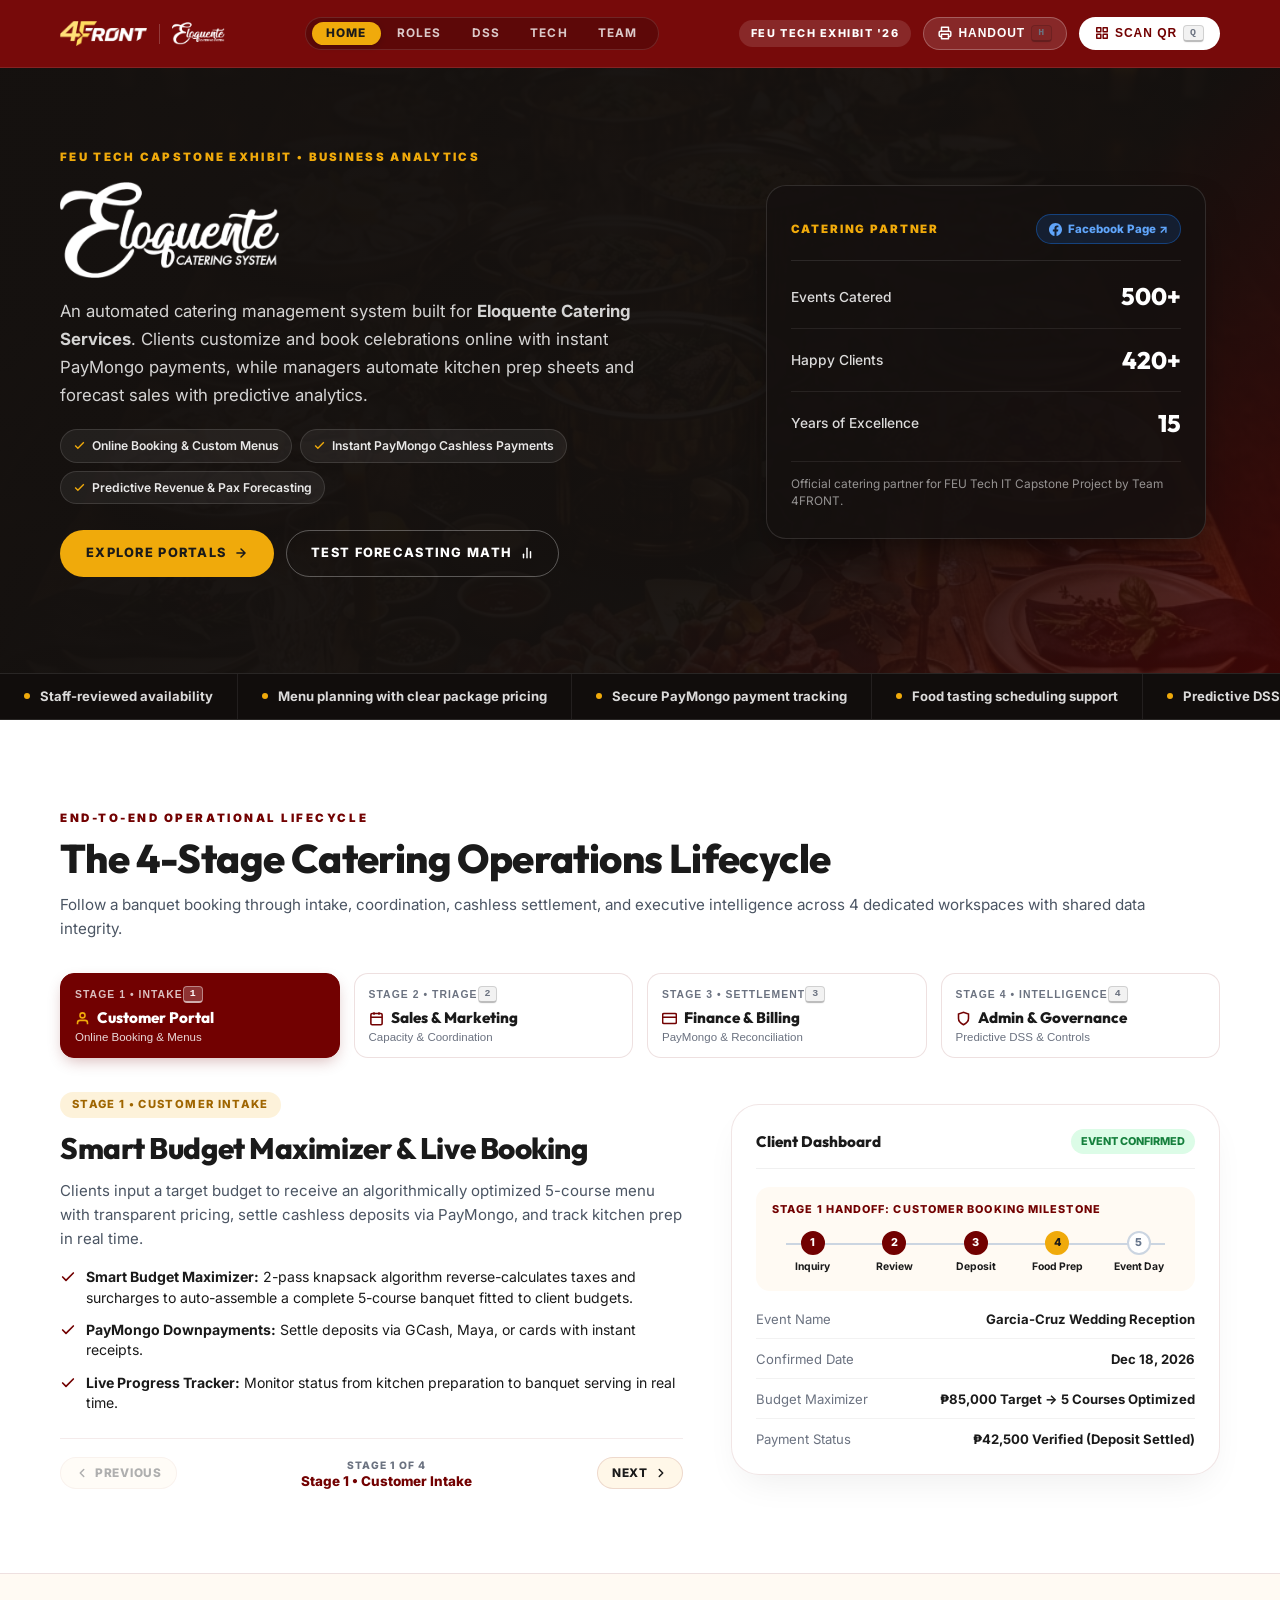
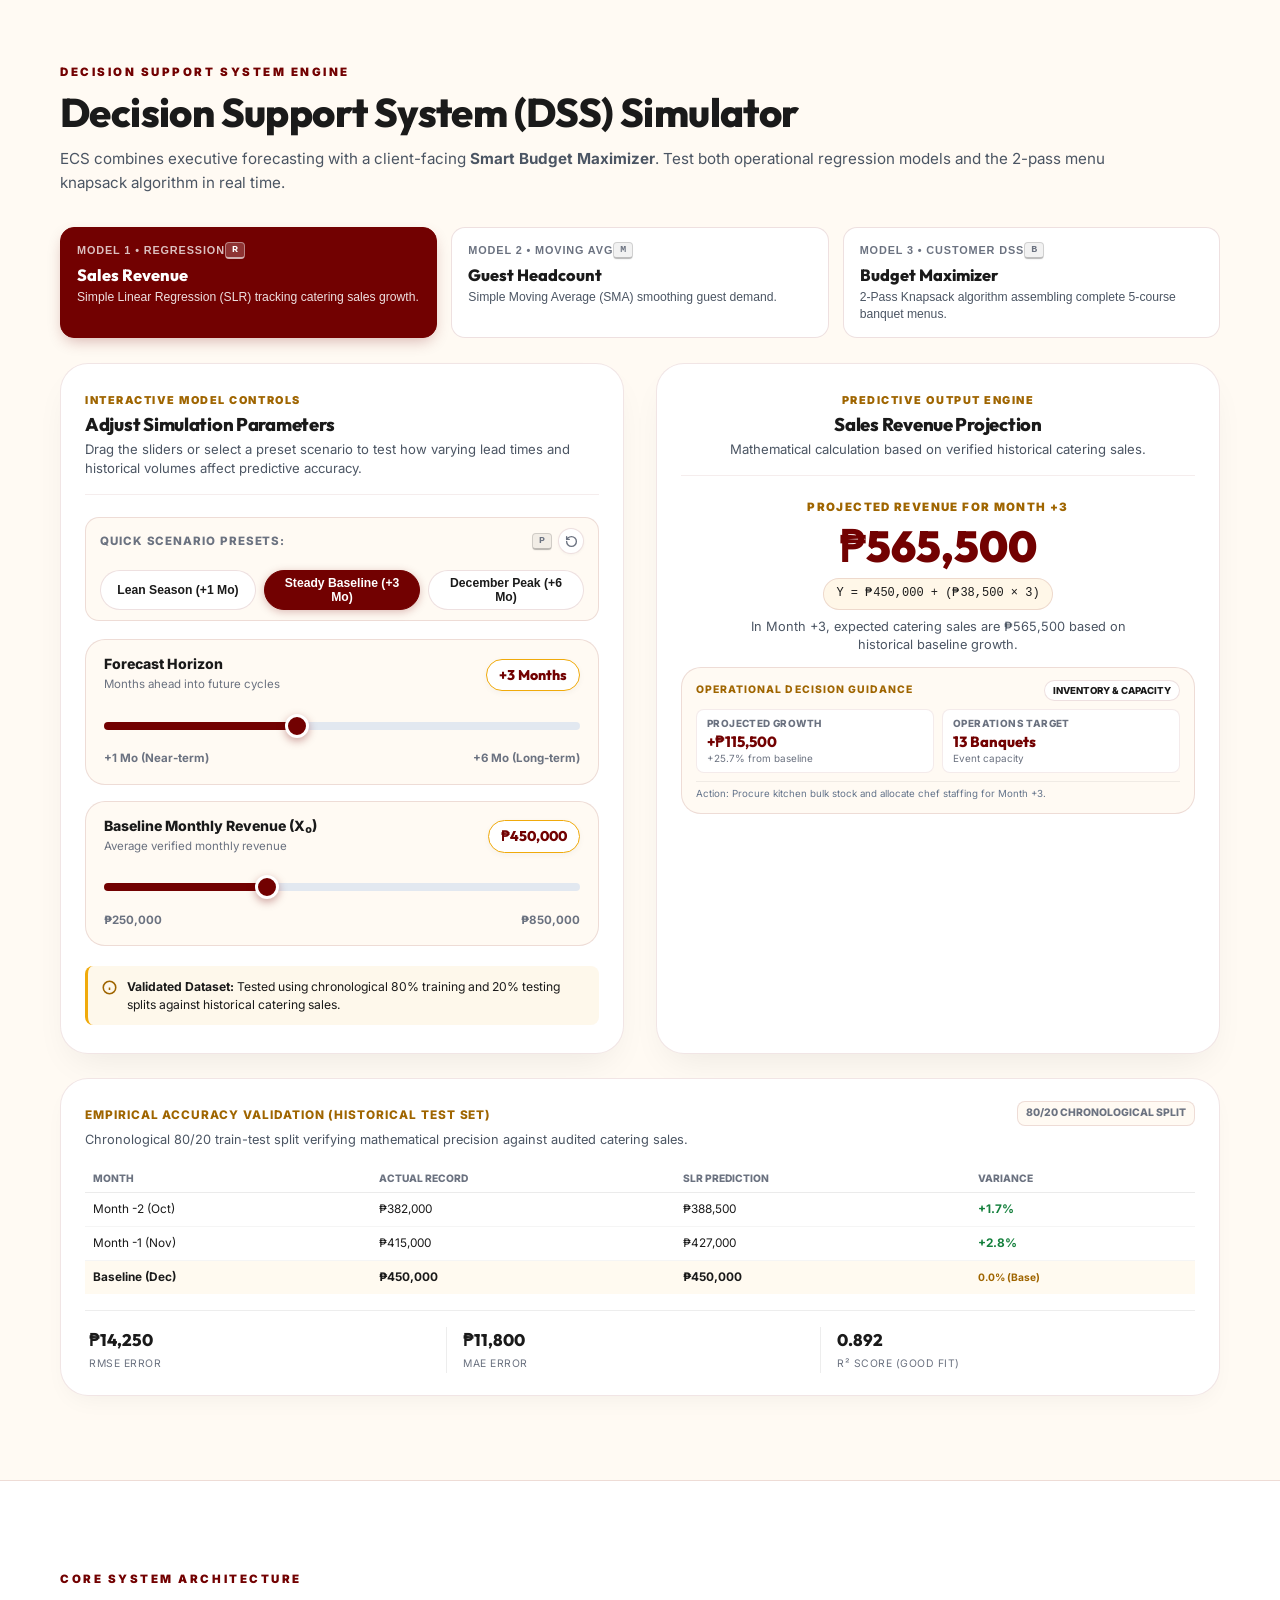
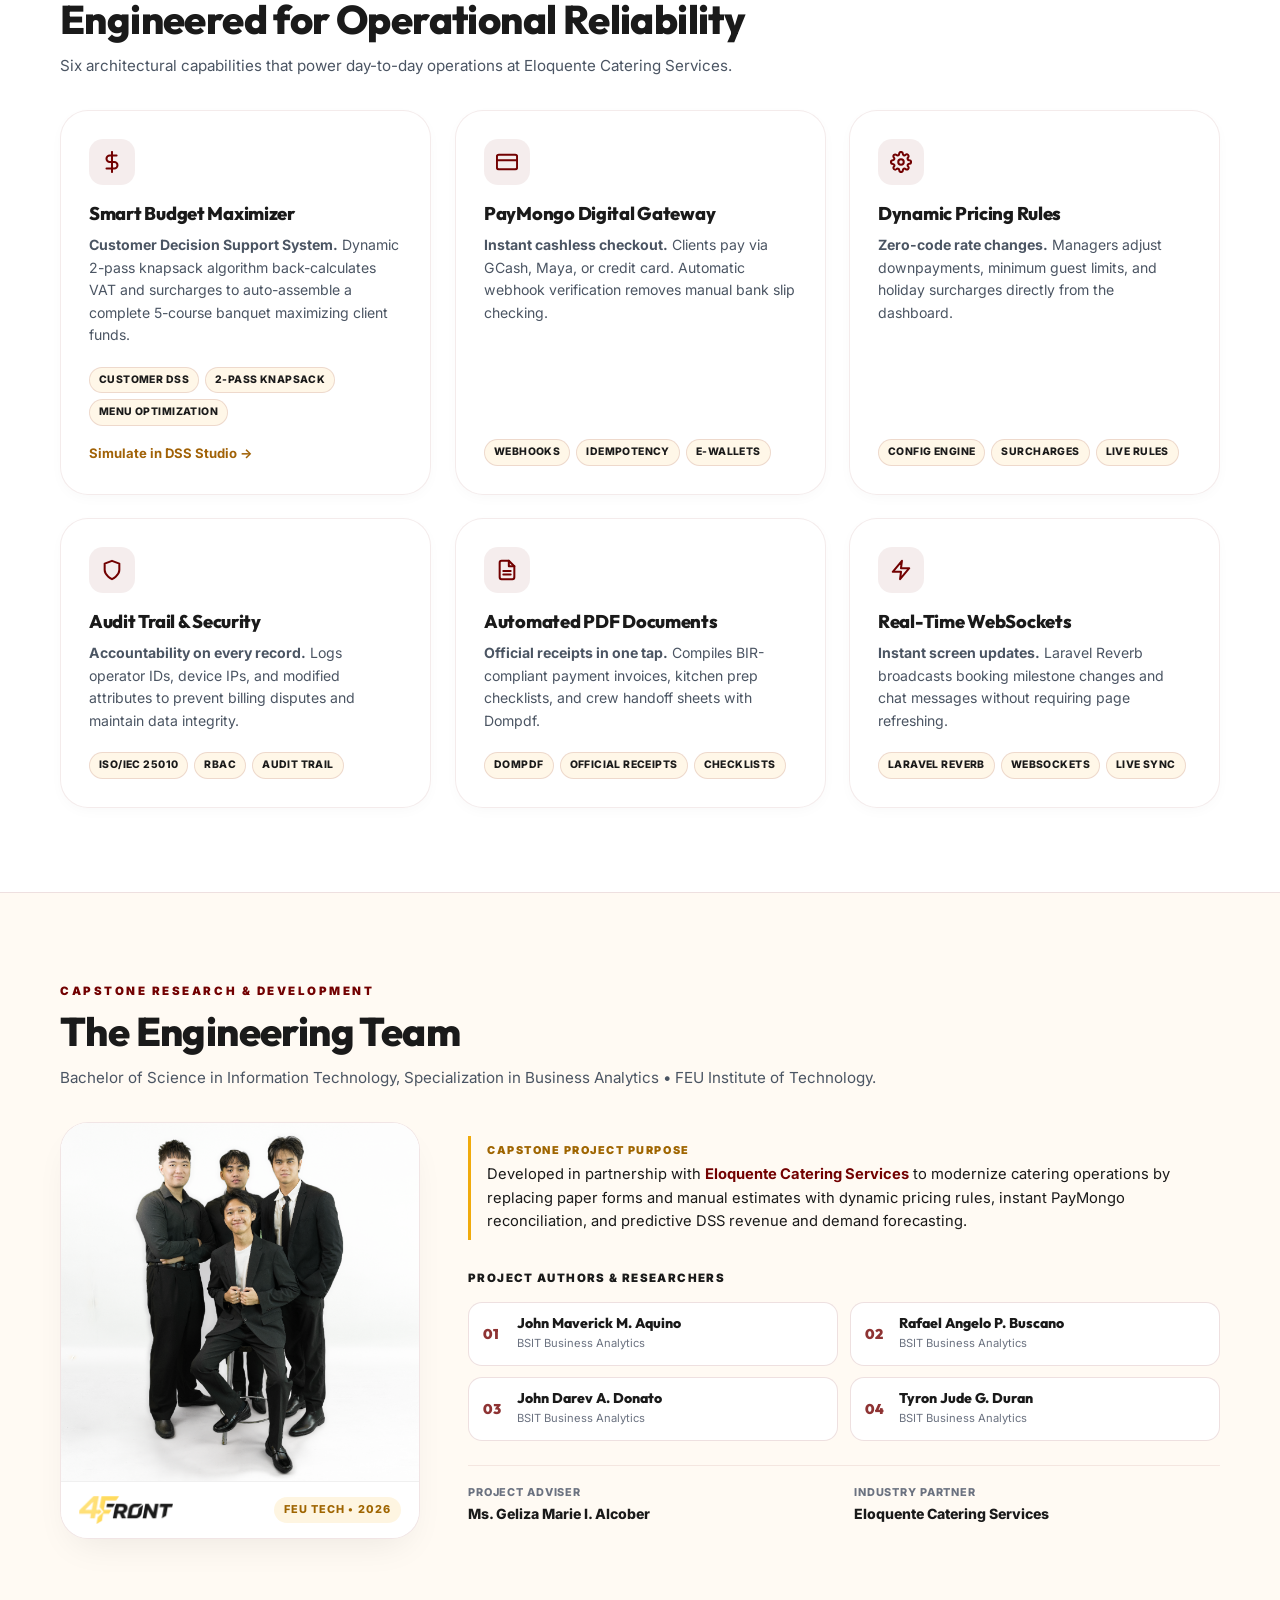
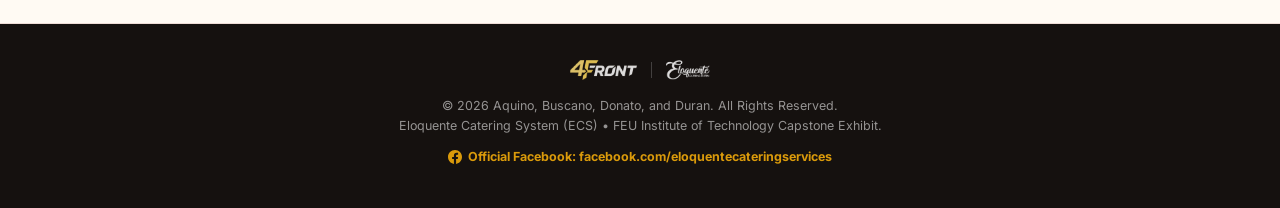
==== index.html @ d271e27b "Deploy 4FRONT ECS Capstone Exhibit" ====
<!DOCTYPE html>
<html lang="en">
<head>
  <meta charset="UTF-8">
  <meta name="viewport" content="width=device-width, initial-scale=1.0, maximum-scale=5.0, user-scalable=yes">
  <meta name="theme-color" content="#720101">
  <meta name="description" content="Eloquente Catering System (ECS) — Capstone Exhibit Presentation by Team 4FRONT. Dynamic rule-based automation, PayMongo integration, and Decision Support System forecasting.">
  <title>ECS — Eloquente Catering System | 4FRONT</title>

  <!-- Favicons / Brand Asset (1:1 Square Emblem) -->
  <link rel="icon" type="image/svg+xml" href="assets/favicon.svg">
  <link rel="icon" type="image/png" sizes="32x32" href="assets/favicon-32x32.png">
  <link rel="icon" type="image/png" sizes="64x64" href="assets/favicon-64x64.png">
  <link rel="icon" type="image/png" href="assets/favicon.png">
  <link rel="apple-touch-icon" sizes="180x180" href="assets/apple-touch-icon.png">
  <link rel="manifest" href="manifest.json">

  <!-- Minimalist Stylesheet based on actual Eloquente Landing Page -->
  <link rel="stylesheet" href="css/style.css?v=2.6">
</head>
<body>

  <!-- ==========================================================================
       App Header (Matches ClientNavbar.jsx)
       ========================================================================== -->
  <header class="app-header">
    <div class="container header-container">
      <div class="brand-combo">
        <img src="assets/4front-logo.png" alt="Team 4FRONT" class="brand-4front">
        <div class="brand-divider"></div>
        <img src="assets/ecs-logo.png" alt="Eloquente Catering System" class="brand-ecs">
      </div>

      <!-- Desktop Navbar Navigation Tabs -->
      <nav class="header-nav" aria-label="Desktop Navigation">
        <a href="#hero" class="nav-link active">Home</a>
        <a href="#roles" class="nav-link">Roles</a>
        <a href="#dss" class="nav-link">DSS</a>
        <a href="#innovations" class="nav-link">Tech</a>
        <a href="#team" class="nav-link">Team</a>
      </nav>

      <div class="header-actions">
        <span class="badge-exhibit">FEU Tech Exhibit '26</span>
        <button type="button" class="btn-header-print" id="btnPrintHandout" aria-label="Print Evaluator Handout" title="Print 1-Page Summary for Evaluators (Press H)">
          <svg width="14" height="14" viewBox="0 0 24 24" fill="none" stroke="currentColor" stroke-width="2.5" stroke-linecap="round" stroke-linejoin="round">
            <polyline points="6 9 6 2 18 2 18 9"></polyline>
            <path d="M6 18H4a2 2 0 0 1-2-2v-5a2 2 0 0 1 2-2h16a2 2 0 0 1 2 2v5a2 2 0 0 1-2 2h-2"></path>
            <rect x="6" y="14" width="12" height="8"></rect>
          </svg>
          <span class="btn-print-text">Handout</span>
          <kbd class="key-hint" title="Press H on keyboard">H</kbd>
        </button>
        <button type="button" class="btn-header-share" id="btnHeaderShare" aria-label="Scan Booth QR Code" title="Open Booth QR Code (Press Q)">
          <svg width="14" height="14" viewBox="0 0 24 24" fill="none" stroke="currentColor" stroke-width="2.5" stroke-linecap="round" stroke-linejoin="round">
            <rect x="3" y="3" width="7" height="7"></rect>
            <rect x="14" y="3" width="7" height="7"></rect>
            <rect x="14" y="14" width="7" height="7"></rect>
            <rect x="3" y="14" width="7" height="7"></rect>
          </svg>
          <span>Scan QR</span>
          <kbd class="key-hint" title="Press Q on keyboard">Q</kbd>
        </button>
      </div>
    </div>
  </header>

  <!-- ==========================================================================
       Hero Section (Matches actual LandingPage.jsx Hero)
       ========================================================================== -->
  <main>
    <section class="hero-section" id="hero">
      <img src="assets/hero-catering.png" alt="Catered reception setup" class="hero-backdrop-img" fetchpriority="high" decoding="async">
      <div class="hero-overlay"></div>

      <div class="container hero-container">
        <div class="hero-col-main gadget-reveal">
          <div class="hero-kicker">FEU TECH CAPSTONE EXHIBIT &bull; BUSINESS ANALYTICS</div>

          <div class="hero-logo-wrap">
            <img src="assets/ecs-logo-hero.png" alt="Eloquente Catering System" class="hero-system-logo">
          </div>

          <p class="hero-subtitle">
            An automated catering management system built for <strong>Eloquente Catering Services</strong>. Clients customize and book celebrations online with instant PayMongo payments, while managers automate kitchen prep sheets and forecast sales with predictive analytics.
          </p>

          <div class="hero-highlights-row">
            <span class="hero-highlight-pill">
              <svg width="13" height="13" viewBox="0 0 24 24" fill="none" stroke="currentColor" stroke-width="2.5"><polyline points="20 6 9 17 4 12"/></svg>
              <span>Online Booking &amp; Custom Menus</span>
            </span>
            <span class="hero-highlight-pill">
              <svg width="13" height="13" viewBox="0 0 24 24" fill="none" stroke="currentColor" stroke-width="2.5"><polyline points="20 6 9 17 4 12"/></svg>
              <span>Instant PayMongo Cashless Payments</span>
            </span>
            <span class="hero-highlight-pill">
              <svg width="13" height="13" viewBox="0 0 24 24" fill="none" stroke="currentColor" stroke-width="2.5"><polyline points="20 6 9 17 4 12"/></svg>
              <span>Predictive Revenue &amp; Pax Forecasting</span>
            </span>
          </div>

          <div class="hero-btn-row">
            <a href="#roles" class="btn-gold">
              <span>Explore Portals</span>
              <svg width="14" height="14" viewBox="0 0 24 24" fill="none" stroke="currentColor" stroke-width="2.5" stroke-linecap="round" stroke-linejoin="round">
                <path d="M5 12h14M12 5l7 7-7 7"/>
              </svg>
            </a>
            <a href="#dss" class="btn-outline-white">
              <span>Test Forecasting Math</span>
              <svg width="14" height="14" viewBox="0 0 24 24" fill="none" stroke="currentColor" stroke-width="2.5" stroke-linecap="round" stroke-linejoin="round">
                <line x1="18" y1="20" x2="18" y2="10"></line>
                <line x1="12" y1="20" x2="12" y2="4"></line>
                <line x1="6" y1="20" x2="6" y2="14"></line>
              </svg>
            </a>
          </div>
        </div>

        <div class="hero-col-proof gadget-reveal-right delay-1">
          <div class="hero-proof-card">
            <div class="proof-card-header">
              <span class="proof-kicker">Catering Partner</span>
              <a href="https://www.facebook.com/eloquentecateringservices" target="_blank" rel="noopener noreferrer" class="proof-fb-badge" title="Visit Eloquente Facebook Page">
                <svg width="13" height="13" viewBox="0 0 24 24" fill="currentColor">
                  <path d="M24 12.073c0-6.627-5.373-12-12-12s-12 5.373-12 12c0 5.99 4.388 10.954 10.125 11.854v-8.385H7.078v-3.47h3.047V9.43c0-3.007 1.792-4.669 4.533-4.669 1.312 0 2.686.235 2.686.235v2.953H15.83c-1.491 0-1.956.925-1.956 1.874v2.25h3.328l-.532 3.47h-2.796v8.385C19.612 23.027 24 18.062 24 12.073z"/>
                </svg>
                <span>Facebook Page ↗</span>
              </a>
            </div>

            <div class="proof-stats-list">
              <div class="proof-stat-item">
                <span class="proof-stat-label">Events Catered</span>
                <span class="proof-stat-val">500+</span>
              </div>
              <div class="proof-stat-item">
                <span class="proof-stat-label">Happy Clients</span>
                <span class="proof-stat-val">420+</span>
              </div>
              <div class="proof-stat-item">
                <span class="proof-stat-label">Years of Excellence</span>
                <span class="proof-stat-val">15</span>
              </div>
            </div>

            <div class="proof-card-footer">
              <p>Official catering partner for FEU Tech IT Capstone Project by Team 4FRONT.</p>
            </div>
          </div>
        </div>
      </div>
    </section>

    <!-- ==========================================================================
         Home Marquee (Exact assurance marquee from LandingPage.jsx)
         ========================================================================== -->
    <div class="home-marquee" aria-hidden="true">
      <div class="home-marquee-track">
        <div class="home-marquee-group">
          <span class="home-marquee-item"><span class="home-marquee-dot"></span>Staff-reviewed availability</span>
          <span class="home-marquee-item"><span class="home-marquee-dot"></span>Menu planning with clear package pricing</span>
          <span class="home-marquee-item"><span class="home-marquee-dot"></span>Secure PayMongo payment tracking</span>
          <span class="home-marquee-item"><span class="home-marquee-dot"></span>Food tasting scheduling support</span>
          <span class="home-marquee-item"><span class="home-marquee-dot"></span>Predictive DSS revenue & pax forecasting</span>
          <span class="home-marquee-item"><span class="home-marquee-dot"></span>Event handoff timeline from booking to event day</span>
        </div>
        <div class="home-marquee-group">
          <span class="home-marquee-item"><span class="home-marquee-dot"></span>Staff-reviewed availability</span>
          <span class="home-marquee-item"><span class="home-marquee-dot"></span>Menu planning with clear package pricing</span>
          <span class="home-marquee-item"><span class="home-marquee-dot"></span>Secure PayMongo payment tracking</span>
          <span class="home-marquee-item"><span class="home-marquee-dot"></span>Food tasting scheduling support</span>
          <span class="home-marquee-item"><span class="home-marquee-dot"></span>Predictive DSS revenue & pax forecasting</span>
          <span class="home-marquee-item"><span class="home-marquee-dot"></span>Event handoff timeline from booking to event day</span>
        </div>
      </div>
    </div>

    <!-- ==========================================================================
         The 4-Stage Catering Operations Lifecycle (Interactive Role Tour)
         ========================================================================== -->
    <section class="section-wrapper bg-white" id="roles">
      <div class="container">
        <div class="section-head gadget-reveal">
          <span class="kicker">End-to-End Operational Lifecycle</span>
          <h2 class="section-title">The 4-Stage Catering Operations Lifecycle</h2>
          <p class="section-desc">
            Follow a banquet booking through intake, coordination, cashless settlement, and executive intelligence across 4 dedicated workspaces with shared data integrity.
          </p>
        </div>

        <!-- 4-Stage Scannable Selector (Visible 4-Card Matrix) -->
        <div class="role-selector-matrix gadget-reveal-scale" data-stagger role="tablist" aria-label="Catering Lifecycle Stages">
          <button type="button" class="role-matrix-card active" data-role="client" role="tab" aria-selected="true" id="tab-client">
            <div class="matrix-card-top">
              <span class="matrix-role-step">Stage 1 &bull; Intake</span>
              <kbd class="key-hint" title="Press 1 on keyboard">1</kbd>
            </div>
            <div class="matrix-role-name">
              <svg width="15" height="15" viewBox="0 0 24 24" fill="none" stroke="currentColor" stroke-width="2.5"><path d="M20 21v-2a4 4 0 0 0-4-4H8a4 4 0 0 0-4 4v2"/><circle cx="12" cy="7" r="4"/></svg>
              <span>Customer Portal</span>
            </div>
            <div class="matrix-role-sub">Online Booking &amp; Menus</div>
          </button>

          <button type="button" class="role-matrix-card" data-role="marketing" role="tab" aria-selected="false" id="tab-marketing">
            <div class="matrix-card-top">
              <span class="matrix-role-step">Stage 2 &bull; Triage</span>
              <kbd class="key-hint" title="Press 2 on keyboard">2</kbd>
            </div>
            <div class="matrix-role-name">
              <svg width="15" height="15" viewBox="0 0 24 24" fill="none" stroke="currentColor" stroke-width="2.5"><rect x="3" y="4" width="18" height="18" rx="2" ry="2"/><line x1="16" y1="2" x2="16" y2="6"/><line x1="8" y1="2" x2="8" y2="6"/><line x1="3" y1="10" x2="21" y2="10"/></svg>
              <span>Sales &amp; Marketing</span>
            </div>
            <div class="matrix-role-sub">Capacity &amp; Coordination</div>
          </button>

          <button type="button" class="role-matrix-card" data-role="accounting" role="tab" aria-selected="false" id="tab-accounting">
            <div class="matrix-card-top">
              <span class="matrix-role-step">Stage 3 &bull; Settlement</span>
              <kbd class="key-hint" title="Press 3 on keyboard">3</kbd>
            </div>
            <div class="matrix-role-name">
              <svg width="15" height="15" viewBox="0 0 24 24" fill="none" stroke="currentColor" stroke-width="2.5"><rect x="1" y="4" width="22" height="16" rx="2" ry="2"/><line x1="1" y1="10" x2="23" y2="10"/></svg>
              <span>Finance &amp; Billing</span>
            </div>
            <div class="matrix-role-sub">PayMongo &amp; Reconciliation</div>
          </button>

          <button type="button" class="role-matrix-card" data-role="admin" role="tab" aria-selected="false" id="tab-admin">
            <div class="matrix-card-top">
              <span class="matrix-role-step">Stage 4 &bull; Intelligence</span>
              <kbd class="key-hint" title="Press 4 on keyboard">4</kbd>
            </div>
            <div class="matrix-role-name">
              <svg width="15" height="15" viewBox="0 0 24 24" fill="none" stroke="currentColor" stroke-width="2.5"><path d="M12 22s8-4 8-10V5l-8-3-8 3v7c0 6 8 10 8 10z"/></svg>
              <span>Admin &amp; Governance</span>
            </div>
            <div class="matrix-role-sub">Predictive DSS &amp; Controls</div>
          </button>
        </div>

        <!-- Content Grid (Details + Mockup) -->
        <div class="role-content-grid">
          <div class="role-info-col gadget-reveal-left">
            <span class="role-badge badge-client" id="roleBadge">Stage 1 &bull; Customer Intake</span>
            <h3 class="role-title" id="roleHeadline">Smart Budget Maximizer &amp; Live Booking</h3>
            <p class="role-summary" id="roleDesc">
              Clients input a target budget to receive an algorithmically optimized 5-course menu with transparent pricing, settle cashless deposits via PayMongo, and track kitchen prep in real time.
            </p>
            
            <ul class="role-checklist" id="rolePointsList">
              <li class="role-check-item">
                <svg width="16" height="16" viewBox="0 0 24 24" fill="none" stroke="currentColor" stroke-width="2.5" stroke-linecap="round" stroke-linejoin="round"><polyline points="20 6 9 17 4 12"></polyline></svg>
                <span><strong>Smart Budget Maximizer:</strong> 2-pass optimization algorithm reverse-calculates VAT and surcharges to auto-assemble a complete 5-course banquet fitted to client budgets.</span>
              </li>
              <li class="role-check-item">
                <svg width="16" height="16" viewBox="0 0 24 24" fill="none" stroke="currentColor" stroke-width="2.5" stroke-linecap="round" stroke-linejoin="round"><polyline points="20 6 9 17 4 12"></polyline></svg>
                <span><strong>PayMongo Downpayments:</strong> Settle deposits via GCash, Maya, or cards with instant receipts.</span>
              </li>
              <li class="role-check-item">
                <svg width="16" height="16" viewBox="0 0 24 24" fill="none" stroke="currentColor" stroke-width="2.5" stroke-linecap="round" stroke-linejoin="round"><polyline points="20 6 9 17 4 12"></polyline></svg>
                <span><strong>Live Progress Tracker:</strong> Monitor status from kitchen preparation to banquet serving.</span>
              </li>
            </ul>

            <!-- Tour Stepper Bar (1-tap navigation between roles) -->
            <div class="role-tour-bar">
              <button type="button" class="btn-tour-nav" id="btnPrevRole" disabled aria-label="Previous role">
                <svg width="14" height="14" viewBox="0 0 24 24" fill="none" stroke="currentColor" stroke-width="2.5" stroke-linecap="round" stroke-linejoin="round"><polyline points="15 18 9 12 15 6"/></svg>
                <span>Previous</span>
              </button>
              <div class="role-tour-status">
                <span class="tour-status-counter" id="tourRoleCounter">Workspace 1 of 4</span>
                <span class="tour-status-name" id="tourRoleName">Customer Portal</span>
              </div>
              <button type="button" class="btn-tour-nav" id="btnNextRole" aria-label="Next role">
                <span>Next</span>
                <svg width="14" height="14" viewBox="0 0 24 24" fill="none" stroke="currentColor" stroke-width="2.5" stroke-linecap="round" stroke-linejoin="round"><polyline points="9 18 15 12 9 6"/></svg>
              </button>
            </div>
          </div>

          <!-- Clean App Mockup Frame (Unified Dashboard Preview) -->
          <div class="mock-app-frame gadget-reveal-right">
            <div class="mock-app-header">
              <span class="mock-app-title" id="mockScreenTitle">Client Dashboard</span>
              <span class="mock-status-pill" id="mockScreenChip">Event Confirmed</span>
            </div>

            <div class="mock-stepper-wrap">
              <div class="mock-card-label" id="mockStepKicker">Event Journey Tracker &bull; Step 4 of 5</div>
              <div class="mock-timeline" id="mockTimeline">
                <div class="mock-step-col">
                  <div class="mock-node done">1</div>
                  <span class="mock-node-lbl">Inquiry</span>
                </div>
                <div class="mock-step-col">
                  <div class="mock-node done">2</div>
                  <span class="mock-node-lbl">Review</span>
                </div>
                <div class="mock-step-col">
                  <div class="mock-node done">3</div>
                  <span class="mock-node-lbl">Deposit</span>
                </div>
                <div class="mock-step-col">
                  <div class="mock-node current">4</div>
                  <span class="mock-node-lbl">Food Prep</span>
                </div>
                <div class="mock-step-col">
                  <div class="mock-node">5</div>
                  <span class="mock-node-lbl">Event Day</span>
                </div>
              </div>
            </div>

            <div class="mock-data-table" id="mockDataTable">
              <div class="mock-data-row">
                <span>Event Name</span>
                <strong>Garcia-Cruz Wedding Reception</strong>
              </div>
              <div class="mock-data-row">
                <span>Confirmed Date</span>
                <strong>Dec 18, 2026</strong>
              </div>
              <div class="mock-data-row">
                <span>Guest Count</span>
                <strong>150 Pax (Grand Buffet)</strong>
              </div>
              <div class="mock-data-row">
                <span>Payment Status</span>
                <strong>₱85,000 Verified (Deposit Settled)</strong>
              </div>
            </div>
          </div>
        </div>
      </div>
    </section>

    <!-- ==========================================================================
         Decision Support System (DSS) Simulator
         ========================================================================== -->
    <section class="section-wrapper bg-ivory" id="dss">
      <div class="container">
        <div class="section-head gadget-reveal">
          <span class="kicker">Decision Support System Engine</span>
          <h2 class="section-title">Decision Support System (DSS) Simulator</h2>
          <p class="section-desc">
            ECS combines executive forecasting with a client-facing <strong>Smart Budget Maximizer</strong>. Test both operational regression models and the 2-pass menu knapsack algorithm in real time.
          </p>
        </div>

        <!-- 3-Model Scannable Selector (Full-Width Responsive 3-Col Grid) -->
        <div class="dss-model-selector gadget-reveal-scale" data-stagger role="tablist" aria-label="Decision Support Models">
          <button type="button" class="dss-model-card active" data-model="slr" role="tab" aria-selected="true" id="dss-tab-slr">
            <div class="dss-model-header">
              <span class="dss-model-tag">Model 1 &bull; Regression</span>
              <kbd class="key-hint" title="Press R on keyboard">R</kbd>
            </div>
            <div class="dss-model-title">Sales Revenue</div>
            <p class="dss-model-desc">Simple Linear Regression (SLR) tracking catering sales growth.</p>
          </button>

          <button type="button" class="dss-model-card" data-model="sma" role="tab" aria-selected="false" id="dss-tab-sma">
            <div class="dss-model-header">
              <span class="dss-model-tag">Model 2 &bull; Moving Avg</span>
              <kbd class="key-hint" title="Press M on keyboard">M</kbd>
            </div>
            <div class="dss-model-title">Guest Headcount</div>
            <p class="dss-model-desc">Simple Moving Average (SMA) smoothing guest demand.</p>
          </button>

          <button type="button" class="dss-model-card" data-model="budget" role="tab" aria-selected="false" id="dss-tab-budget">
            <div class="dss-model-header">
              <span class="dss-model-tag">Model 3 &bull; Customer DSS</span>
              <kbd class="key-hint" title="Press B on keyboard">B</kbd>
            </div>
            <div class="dss-model-title">Budget Maximizer</div>
            <p class="dss-model-desc">2-Pass Knapsack algorithm assembling complete 5-course banquet menus.</p>
          </button>
        </div>

        <div class="dss-workspace-grid">
          <!-- Left Controls Panel -->
          <div class="dss-controls-pane gadget-reveal-left">
            <div class="dss-pane-header">
              <span class="dss-pane-kicker">Interactive Model Controls</span>
              <h3 class="dss-pane-title">Adjust Simulation Parameters</h3>
              <p class="dss-pane-desc">Drag the sliders or select a preset scenario to test how varying lead times and historical volumes affect predictive accuracy.</p>
            </div>

            <!-- 1-Click Demo Scenario Presets -->
            <div class="dss-presets-bar">
              <div class="dss-presets-title-row">
                <span class="dss-presets-label">Quick Scenario Presets:</span>
                <div class="dss-presets-actions">
                  <kbd class="key-hint" title="Press P to cycle presets">P</kbd>
                  <button type="button" class="dss-reset-btn" id="dssResetBtn" title="Reset to baseline parameters" aria-label="Reset to baseline parameters">
                    <svg width="13" height="13" viewBox="0 0 24 24" fill="none" stroke="currentColor" stroke-width="2.5" stroke-linecap="round" stroke-linejoin="round">
                      <path d="M3 12a9 9 0 1 0 9-9 9.75 9.75 0 0 0-6.74 2.74L3 8"/>
                      <path d="M3 3v5h5"/>
                    </svg>
                  </button>
                </div>
              </div>
              <div class="dss-preset-btn-group" role="group" aria-label="Forecast Presets">
                <button type="button" class="dss-preset-btn" data-preset="lean">
                  <span class="preset-full">Lean Season (+1 Mo)</span>
                  <span class="preset-short">Lean (+1M)</span>
                </button>
                <button type="button" class="dss-preset-btn active" data-preset="steady">
                  <span class="preset-full">Steady Baseline (+3 Mo)</span>
                  <span class="preset-short">Steady (+3M)</span>
                </button>
                <button type="button" class="dss-preset-btn" data-preset="peak">
                  <span class="preset-full">December Peak (+6 Mo)</span>
                  <span class="preset-short">Peak (+6M)</span>
                </button>
              </div>
            </div>

            <!-- Slider Card 1: Forecast Horizon -->
            <div class="dss-slider-card">
              <div class="dss-slider-header">
                <div>
                  <span class="dss-slider-title" id="dssHorizonLabel">Forecast Horizon</span>
                  <span class="dss-slider-hint" id="dssHorizonHint">Months ahead into future cycles</span>
                </div>
                <div class="dss-val-badge" id="dssHorizonVal">+3 Months</div>
              </div>
              <div class="dss-slider-track-wrap">
                <input type="range" min="1" max="6" value="3" class="clean-range-slider" id="dssHorizonSlider" aria-label="Forecast horizon in months">
              </div>
              <div class="dss-scale-limits">
                <span id="dssHorizonMin">+1 Mo (Near-term)</span>
                <span id="dssHorizonMax">+6 Mo (Long-term)</span>
              </div>
            </div>

            <!-- Slider Card 2: Baseline Parameter -->
            <div class="dss-slider-card">
              <div class="dss-slider-header">
                <div>
                  <span class="dss-slider-title" id="dssBaselineLabel">Baseline Monthly Revenue (X₀)</span>
                  <span class="dss-slider-hint" id="dssBaselineHint">Average verified monthly revenue</span>
                </div>
                <div class="dss-val-badge" id="dssBaselineVal">₱450,000</div>
              </div>
              <div class="dss-slider-track-wrap">
                <input type="range" min="250000" max="850000" step="25000" value="450000" class="clean-range-slider" id="dssBaselineSlider" aria-label="Baseline input value">
              </div>
              <div class="dss-scale-limits">
                <span id="dssScaleMin">₱250,000</span>
                <span id="dssScaleMax">₱850,000</span>
              </div>
            </div>

            <!-- Academic Validation Callout -->
            <div class="dss-validation-callout">
              <svg width="15" height="15" viewBox="0 0 24 24" fill="none" stroke="currentColor" stroke-width="2.5"><circle cx="12" cy="12" r="10"/><line x1="12" y1="16" x2="12" y2="12"/><line x1="12" y1="8" x2="12.01" y2="8"/></svg>
              <span><strong>Validated Dataset:</strong> Tested using chronological 80% training and 20% testing splits against historical catering sales.</span>
            </div>
          </div>

          <!-- Right Results Board -->
          <div class="dss-projection-board gadget-reveal-right">
            <div class="dss-pane-header">
              <span class="dss-pane-kicker">Predictive Output Engine</span>
              <h3 class="dss-pane-title" id="dssOutputHeading">Sales Revenue Projection</h3>
              <p class="dss-pane-desc">Mathematical calculation based on verified historical catering sales.</p>
            </div>

            <div class="dss-projection-body">
              <div class="dss-result-label" id="dssOutputLabel">Projected Revenue for Month +3</div>
              <div class="dss-result-number" id="dssProjectedVal">₱565,500</div>
              <div class="dss-formula-badge" id="dssFormulaChip">Y = ₱450,000 + (₱38,500 × 3)</div>
              <p class="dss-meaning-text" id="dssMeaningNote">Expected monthly catering revenue for Month +3 based on historical baseline growth.</p>

              <!-- Dynamic Assembled Menu Spread for Model 3 (Budget Maximizer) -->
              <div class="dss-menu-display" id="dssMenuDisplay" style="display: none;"></div>

              <!-- Operational Decision Guidance Card -->
              <div class="dss-impact-card">
                <div class="dss-impact-header">
                  <span class="dss-impact-kicker">Operational Decision Guidance</span>
                  <span class="dss-impact-pill">Inventory &amp; Capacity</span>
                </div>
                <div class="dss-impact-grid">
                  <div class="dss-impact-cell">
                    <span class="dss-impact-lbl">Projected Growth</span>
                    <strong class="dss-impact-val" id="dssGrowthDelta">+₱115,500</strong>
                    <span class="dss-impact-sub" id="dssGrowthDeltaPct">+25.7% from baseline</span>
                  </div>
                  <div class="dss-impact-cell">
                    <span class="dss-impact-lbl">Operations Target</span>
                    <strong class="dss-impact-val" id="dssCapacityTarget">13 Banquets</strong>
                    <span class="dss-impact-sub">Event capacity</span>
                  </div>
                </div>
                <p class="dss-impact-note" id="dssActionNote">Action: Procure kitchen bulk stock and allocate chef staffing for Month +3.</p>
              </div>
            </div>
          </div>
        </div>

        <!-- Empirical Accuracy Verification (Clean Full-Width Historical Test Set Card) -->
        <div class="dss-accuracy-card gadget-reveal">
          <div class="dss-accuracy-header">
            <div>
              <span class="dss-accuracy-title">Empirical Accuracy Validation (Historical Test Set)</span>
              <p class="dss-accuracy-subtext">Chronological 80/20 train-test split verifying mathematical precision against audited catering sales.</p>
            </div>
            <span class="dss-accuracy-split">80/20 Chronological Split</span>
          </div>
          <div class="dss-table-responsive">
            <table class="dss-accuracy-table">
              <thead>
                <tr>
                  <th>Month</th>
                  <th>Actual Record</th>
                  <th id="dssTableHeadModel">SLR Prediction</th>
                  <th>Variance</th>
                </tr>
              </thead>
              <tbody id="dssAccuracyTableBody">
                <tr>
                  <td>Month -2 (Oct)</td>
                  <td>₱382,000</td>
                  <td>₱388,500</td>
                  <td class="text-success">+1.7%</td>
                </tr>
                <tr>
                  <td>Month -1 (Nov)</td>
                  <td>₱415,000</td>
                  <td>₱427,000</td>
                  <td class="text-success">+2.8%</td>
                </tr>
                <tr class="row-baseline">
                  <td>Baseline (Dec)</td>
                  <td>₱450,000</td>
                  <td>₱450,000</td>
                  <td><span class="tag-baseline">0.0% (Base)</span></td>
                </tr>
              </tbody>
            </table>
          </div>

          <div class="dss-metrics-strip">
            <div class="dss-metric-cell">
              <strong id="dssMetric1">₱14,250</strong>
              <span id="dssMetricSub1">RMSE Error</span>
            </div>
            <div class="dss-metric-cell">
              <strong id="dssMetric2">₱11,800</strong>
              <span id="dssMetricSub2">MAE Error</span>
            </div>
            <div class="dss-metric-cell">
              <strong id="dssMetric3">0.892</strong>
              <span id="dssMetricSub3">R² Score (Good Fit)</span>
            </div>
          </div>
        </div>
      </div>
    </section>

    <!-- ==========================================================================
         System Highlights (Fluid, Single-Layer Feature Cards)
         ========================================================================== -->
    <section class="section-wrapper bg-white" id="innovations">
      <div class="container">
        <div class="section-head gadget-reveal">
          <span class="kicker">Core System Architecture</span>
          <h2 class="section-title">Engineered for Operational Reliability</h2>
          <p class="section-desc">
            Six architectural capabilities that power day-to-day operations at Eloquente Catering Services.
          </p>
        </div>

        <div class="innovations-grid" data-stagger>
          <!-- Feature 1: Smart Budget Maximizer -->
          <div class="feature-card gadget-reveal">
            <div class="feature-icon-wrapper">
              <svg width="22" height="22" viewBox="0 0 24 24" fill="none" stroke="currentColor" stroke-width="2.2" stroke-linecap="round" stroke-linejoin="round">
                <line x1="12" y1="1" x2="12" y2="23"></line>
                <path d="M17 5H9.5a3.5 3.5 0 0 0 0 7h5a3.5 3.5 0 0 1 0 7H6"></path>
              </svg>
            </div>
            <h3 class="feature-title">Smart Budget Maximizer</h3>
            <p class="feature-text">
              <strong>Customer Decision Support System.</strong> Dynamic 2-pass knapsack algorithm back-calculates VAT and surcharges to auto-assemble a complete 5-course banquet maximizing client funds.
            </p>
            <div class="feature-tags">
              <span class="feature-tag">Customer DSS</span>
              <span class="feature-tag">2-Pass Knapsack</span>
              <span class="feature-tag">Menu Optimization</span>
            </div>
            <div style="margin-top: 14px;">
              <a href="#budget" style="display: inline-flex; align-items: center; gap: 6px; font-size: 0.82rem; font-weight: 700; color: #a16207; text-decoration: none;">
                <span>Simulate in DSS Studio &rarr;</span>
              </a>
            </div>
          </div>

          <!-- Feature 2: PayMongo Digital Gateway -->
          <div class="feature-card gadget-reveal">
            <div class="feature-icon-wrapper">
              <svg width="22" height="22" viewBox="0 0 24 24" fill="none" stroke="currentColor" stroke-width="2.2" stroke-linecap="round" stroke-linejoin="round">
                <rect x="1" y="4" width="22" height="16" rx="2" ry="2"></rect>
                <line x1="1" y1="10" x2="23" y2="10"></line>
              </svg>
            </div>
            <h3 class="feature-title">PayMongo Digital Gateway</h3>
            <p class="feature-text">
              <strong>Instant cashless checkout.</strong> Clients pay via GCash, Maya, or credit card. Automatic webhook verification removes manual bank slip checking.
            </p>
            <div class="feature-tags">
              <span class="feature-tag">Webhooks</span>
              <span class="feature-tag">Idempotency</span>
              <span class="feature-tag">E-Wallets</span>
            </div>
          </div>

          <!-- Feature 2 -->
          <div class="feature-card gadget-reveal">
            <div class="feature-icon-wrapper">
              <svg width="22" height="22" viewBox="0 0 24 24" fill="none" stroke="currentColor" stroke-width="2.2" stroke-linecap="round" stroke-linejoin="round">
                <circle cx="12" cy="12" r="3"></circle>
                <path d="M19.4 15a1.65 1.65 0 0 0 .33 1.82l.06.06a2 2 0 0 1 0 2.83 2 2 0 0 1-2.83 0l-.06-.06a1.65 1.65 0 0 0-1.82-.33 1.65 1.65 0 0 0-1 1.51V21a2 2 0 0 1-2 2 2 2 0 0 1-2-2v-.09A1.65 1.65 0 0 0 9 19.4a1.65 1.65 0 0 0-1.82.33l-.06.06a2 2 0 0 1-2.83 0 2 2 0 0 1 0-2.83l.06-.06a1.65 1.65 0 0 0 .33-1.82 1.65 1.65 0 0 0-1.51-1H3a2 2 0 0 1-2-2 2 2 0 0 1 2-2h.09A1.65 1.65 0 0 0 4.6 9a1.65 1.65 0 0 0-.33-1.82l-.06-.06a2 2 0 0 1 0-2.83 2 2 0 0 1 2.83 0l.06.06a1.65 1.65 0 0 0 1.82.33H9a1.65 1.65 0 0 0 1-1.51V3a2 2 0 0 1 2-2 2 2 0 0 1 2 2v.09a1.65 1.65 0 0 0 1 1.51 1.65 1.65 0 0 0 1.82-.33l.06-.06a2 2 0 0 1 2.83 0 2 2 0 0 1 0 2.83l-.06.06a1.65 1.65 0 0 0-.33 1.82V9a1.65 1.65 0 0 0 1.51 1H21a2 2 0 0 1 2 2 2 2 0 0 1-2 2h-.09a1.65 1.65 0 0 0-1.51 1z"></path>
              </svg>
            </div>
            <h3 class="feature-title">Dynamic Pricing Rules</h3>
            <p class="feature-text">
              <strong>Zero-code rate changes.</strong> Managers adjust downpayments, minimum guest limits, and holiday surcharges directly from the dashboard.
            </p>
            <div class="feature-tags">
              <span class="feature-tag">Config Engine</span>
              <span class="feature-tag">Surcharges</span>
              <span class="feature-tag">Live Rules</span>
            </div>
          </div>

          <!-- Feature 3 -->
          <div class="feature-card gadget-reveal">
            <div class="feature-icon-wrapper">
              <svg width="22" height="22" viewBox="0 0 24 24" fill="none" stroke="currentColor" stroke-width="2.2" stroke-linecap="round" stroke-linejoin="round">
                <path d="M12 22s8-4 8-10V5l-8-3-8 3v7c0 6 8 10 8 10z"></path>
              </svg>
            </div>
            <h3 class="feature-title">Audit Trail &amp; Security</h3>
            <p class="feature-text">
              <strong>Accountability on every record.</strong> Logs operator IDs, device IPs, and modified attributes to prevent billing disputes and maintain data integrity.
            </p>
            <div class="feature-tags">
              <span class="feature-tag">ISO/IEC 25010</span>
              <span class="feature-tag">RBAC</span>
              <span class="feature-tag">Audit Trail</span>
            </div>
          </div>

          <!-- Feature 4 -->
          <div class="feature-card gadget-reveal">
            <div class="feature-icon-wrapper">
              <svg width="22" height="22" viewBox="0 0 24 24" fill="none" stroke="currentColor" stroke-width="2.2" stroke-linecap="round" stroke-linejoin="round">
                <path d="M14 2H6a2 2 0 0 0-2 2v16a2 2 0 0 0 2 2h12a2 2 0 0 0 2-2V8z"></path>
                <polyline points="14 2 14 8 20 8"></polyline>
                <line x1="16" y1="13" x2="8" y2="13"></line>
                <line x1="16" y1="17" x2="8" y2="17"></line>
              </svg>
            </div>
            <h3 class="feature-title">Automated PDF Documents</h3>
            <p class="feature-text">
              <strong>Official receipts in one tap.</strong> Compiles BIR-compliant payment invoices, kitchen prep checklists, and crew handoff sheets with Dompdf.
            </p>
            <div class="feature-tags">
              <span class="feature-tag">Dompdf</span>
              <span class="feature-tag">Official Receipts</span>
              <span class="feature-tag">Checklists</span>
            </div>
          </div>

          <!-- Feature 5 -->
          <div class="feature-card gadget-reveal">
            <div class="feature-icon-wrapper">
              <svg width="22" height="22" viewBox="0 0 24 24" fill="none" stroke="currentColor" stroke-width="2.2" stroke-linecap="round" stroke-linejoin="round">
                <polygon points="13 2 3 14 12 14 11 22 21 10 12 10 13 2"></polygon>
              </svg>
            </div>
            <h3 class="feature-title">Real-Time WebSockets</h3>
            <p class="feature-text">
              <strong>Instant screen updates.</strong> Laravel Reverb broadcasts booking milestone changes and chat messages without requiring page refreshing.
            </p>
            <div class="feature-tags">
              <span class="feature-tag">Laravel Reverb</span>
              <span class="feature-tag">WebSockets</span>
              <span class="feature-tag">Live Sync</span>
            </div>
          </div>
        </div>
      </div>
    </section>

    <!-- ==========================================================================
         Meet Team 4FRONT (Editorial Capstone Authors Section)
         ========================================================================== -->
    <section class="section-wrapper bg-ivory" id="team">
      <div class="container">
        <div class="section-head gadget-reveal">
          <span class="kicker">Capstone Research &amp; Development</span>
          <h2 class="section-title">The Engineering Team</h2>
          <p class="section-desc">
            Bachelor of Science in Information Technology, Specialization in Business Analytics &bull; <span class="text-nowrap">FEU Institute of Technology</span>.
          </p>
        </div>

        <div class="team-editorial-layout">
          <!-- Left Column: Portrait Card -->
          <div class="team-card-profile gadget-reveal-left">
            <div class="team-photo-wrap">
              <img src="assets/team-photo-square.png" alt="Team 4FRONT" class="team-portrait-photo" loading="lazy" decoding="async">
            </div>
            <div class="team-card-footer">
              <img src="assets/4front-logo-dark.png" alt="Team 4FRONT" class="team-card-logo" loading="lazy" decoding="async">
              <span class="team-card-badge">FEU Tech &bull; 2026</span>
            </div>
          </div>

          <!-- Right Column: Purpose & Authors Roster -->
          <div class="team-info-column gadget-reveal-right">
            <!-- Focused Capstone Purpose (Unified, zero repetition) -->
            <div class="team-purpose-box">
              <span class="purpose-kicker">Capstone Project Purpose</span>
              <p class="purpose-text">
                Developed in partnership with <strong>Eloquente Catering Services</strong> to modernize catering operations by replacing paper forms and manual estimates with dynamic pricing rules, instant PayMongo reconciliation, and predictive DSS revenue and demand forecasting.
              </p>
            </div>

            <!-- Authors Roster Header -->
            <div class="roster-section-head">
              <span class="roster-kicker">Project Authors &amp; Researchers</span>
            </div>

            <!-- Clean 2x2 Author Grid without redundant subtitles -->
            <div class="team-roster-grid" data-stagger>
              <div class="roster-item gadget-reveal">
                <span class="roster-index">01</span>
                <div class="roster-details">
                  <strong class="roster-name">John Maverick M. Aquino</strong>
                  <span class="roster-spec">BSIT Business Analytics</span>
                </div>
              </div>

              <div class="roster-item gadget-reveal">
                <span class="roster-index">02</span>
                <div class="roster-details">
                  <strong class="roster-name">Rafael Angelo P. Buscano</strong>
                  <span class="roster-spec">BSIT Business Analytics</span>
                </div>
              </div>

              <div class="roster-item gadget-reveal">
                <span class="roster-index">03</span>
                <div class="roster-details">
                  <strong class="roster-name">John Darev A. Donato</strong>
                  <span class="roster-spec">BSIT Business Analytics</span>
                </div>
              </div>

              <div class="roster-item gadget-reveal">
                <span class="roster-index">04</span>
                <div class="roster-details">
                  <strong class="roster-name">Tyron Jude G. Duran</strong>
                  <span class="roster-spec">BSIT Business Analytics</span>
                </div>
              </div>
            </div>

            <!-- Stakeholders & Adviser Strip -->
            <div class="team-credits-strip">
              <div class="credit-item">
                <span class="credit-lbl">Project Adviser</span>
                <strong class="credit-val">Ms. Geliza Marie I. Alcober</strong>
              </div>
              <div class="credit-item">
                <span class="credit-lbl">Industry Partner</span>
                <strong class="credit-val">Eloquente Catering Services</strong>
              </div>
            </div>
          </div>
        </div>
      </div>
    </section>
  </main>

  <!-- ==========================================================================
       Site Footer (Matches Footer.jsx)
       ========================================================================== -->
  <footer class="site-footer">
    <div class="container gadget-reveal">
      <div class="footer-brand-row">
        <img src="assets/4front-logo.png" alt="4FRONT" style="height: 20px; width: auto; opacity: 0.85;" loading="lazy" decoding="async">
        <div style="width: 1px; height: 16px; background: rgba(255, 255, 255, 0.2);"></div>
        <img src="assets/ecs-logo.png" alt="ECS" style="height: 20px; width: auto; opacity: 0.85;" loading="lazy" decoding="async">
      </div>
      <p class="footer-copy-text">
        &copy; 2026 Aquino, Buscano, Donato, and Duran. All Rights Reserved.<br>
        Eloquente Catering System (ECS) &bull; FEU Institute of Technology Capstone Exhibit.
      </p>
      <div style="margin-top: 10px;">
        <a href="https://www.facebook.com/eloquentecateringservices" target="_blank" rel="noopener noreferrer" style="display: inline-flex; align-items: center; gap: 6px; color: var(--ecs-gold); font-size: 0.78rem; font-weight: 700; opacity: 0.9;">
          <svg width="14" height="14" viewBox="0 0 24 24" fill="currentColor">
            <path d="M24 12.073c0-6.627-5.373-12-12-12s-12 5.373-12 12c0 5.99 4.388 10.954 10.125 11.854v-8.385H7.078v-3.47h3.047V9.43c0-3.007 1.792-4.669 4.533-4.669 1.312 0 2.686.235 2.686.235v2.953H15.83c-1.491 0-1.956.925-1.956 1.874v2.25h3.328l-.532 3.47h-2.796v8.385C19.612 23.027 24 18.062 24 12.073z"/>
          </svg>
          <span>Official Facebook: facebook.com/eloquentecateringservices</span>
        </a>
      </div>
    </div>
  </footer>

  <!-- ==========================================================================
       Compact Bottom App Dock (Pinned to Screen Bottom)
       ========================================================================== -->
  <nav class="bottom-dock" aria-label="Mobile Navigation Dock">
    <div class="bottom-dock-inner">
      <a href="#hero" class="dock-btn active">
        <svg viewBox="0 0 24 24" fill="none" stroke="currentColor" stroke-width="2.5"><path d="M3 9l9-7 9 7v11a2 2 0 0 1-2 2H5a2 2 0 0 1-2-2z"/><polyline points="9 22 9 12 15 12 15 22"/></svg>
        <span>Home</span>
      </a>
      <a href="#roles" class="dock-btn">
        <svg viewBox="0 0 24 24" fill="none" stroke="currentColor" stroke-width="2.5"><rect x="3" y="3" width="7" height="7"/><rect x="14" y="3" width="7" height="7"/><rect x="14" y="14" width="7" height="7"/><rect x="3" y="14" width="7" height="7"/></svg>
        <span>Roles</span>
      </a>
      <a href="#dss" class="dock-btn">
        <svg viewBox="0 0 24 24" fill="none" stroke="currentColor" stroke-width="2.5"><line x1="18" y1="20" x2="18" y2="10"/><line x1="12" y1="20" x2="12" y2="4"/><line x1="6" y1="20" x2="6" y2="14"/></svg>
        <span>DSS</span>
      </a>
      <a href="#innovations" class="dock-btn">
        <svg viewBox="0 0 24 24" fill="none" stroke="currentColor" stroke-width="2.5"><polygon points="13 2 3 14 12 14 11 22 21 10 12 10 13 2"/></svg>
        <span>Tech</span>
      </a>
      <a href="#team" class="dock-btn">
        <svg viewBox="0 0 24 24" fill="none" stroke="currentColor" stroke-width="2.5"><path d="M17 21v-2a4 4 0 0 0-4-4H5a4 4 0 0 0-4 4v2"/><circle cx="9" cy="7" r="4"/><path d="M23 21v-2a4 4 0 0 0-3-3.87"/><path d="M16 3.13a4 4 0 0 1 0 7.75"/></svg>
        <span>Team</span>
      </a>
    </div>
  </nav>

  <!-- ==========================================================================
       Evaluator Handout Modal (1-Page Executive Summary & PDF Printout)
       ========================================================================== -->
  <div class="modal-overlay" id="handoutModal" role="dialog" aria-modal="true" aria-labelledby="handoutTitle">
    <div class="modal-content modal-content-handout">
      <div class="modal-top modal-top-handout">
        <div>
          <h4 class="modal-header-title" id="handoutTitle">Evaluator Handout &bull; Executive Brief</h4>
          <span class="modal-header-sub">Formatted 1-Page Capstone Summary for Faculty &amp; Industry Judges</span>
        </div>
        <div class="modal-handout-actions">
          <button type="button" class="btn-print-action" id="btnTriggerPrint">
            <svg width="15" height="15" viewBox="0 0 24 24" fill="none" stroke="currentColor" stroke-width="2.5" stroke-linecap="round" stroke-linejoin="round">
              <polyline points="6 9 6 2 18 2 18 9"></polyline>
              <path d="M6 18H4a2 2 0 0 1-2-2v-5a2 2 0 0 1 2-2h16a2 2 0 0 1 2 2v5a2 2 0 0 1-2 2h-2"></path>
              <rect x="6" y="14" width="12" height="8"></rect>
            </svg>
            <span>Print / Save PDF</span>
          </button>
          <button type="button" class="modal-close-icon" id="closeHandoutBtn" aria-label="Close modal">&times;</button>
        </div>
      </div>

      <!-- Printable 1-Page Document Container -->
      <div class="evaluator-handout-doc" id="evaluatorHandoutDoc">
        <!-- Top Institutional Masthead -->
        <header class="doc-header">
          <div class="doc-header-top">
            <div class="doc-org-block">
              <span class="doc-inst-name">FEU INSTITUTE OF TECHNOLOGY</span>
              <span class="doc-dept-name">College of Computer Studies &bull; BSIT Business Analytics Specialization</span>
            </div>
            <div class="doc-badge-pill">Capstone Research Exhibit &bull; 2026</div>
          </div>
          <h1 class="doc-main-title">Eloquente Catering System (ECS) with Decision Support System</h1>
          <div class="doc-meta-strip">
            <div class="doc-meta-authors">
              <strong>Authors:</strong> John Maverick M. Aquino &bull; Rafael Angelo P. Buscano &bull; John Darev A. Donato &bull; Tyron Jude G. Duran
            </div>
            <div class="doc-meta-subrow">
              <span><strong>Adviser:</strong> Ms. Geliza Marie I. Alcober</span>
              <span class="doc-meta-dot">&bull;</span>
              <span><strong>Industry Partner:</strong> Eloquente Catering Services</span>
              <span class="doc-meta-dot">&bull;</span>
              <span><strong>Core Engine:</strong> Predictive DSS &amp; PayMongo Integration</span>
            </div>
          </div>
        </header>

        <!-- Block 1: Problem Context (Left) & Architecture / Standards (Right) -->
        <div class="doc-top-grid">
          <div class="doc-card">
            <h2 class="doc-sec-title">1. Operational Problem &amp; Core Innovation</h2>
            <p class="doc-sec-text">
              Traditional catering operations at Eloquente Catering Services suffered from disjointed manual workflows: handwritten booking slips, unverified manual bank transfer checks, phone-based pricing recalculations, and perishable grocery purchasing based on guesswork rather than empirical forecasting.
            </p>
            <p class="doc-sec-text">
              <strong>Engineered Solution:</strong> ECS provides an integrated web platform linking customer intake with automated rule-based pricing, instant PayMongo reconciliation, automated kitchen prep sheets, and predictive analytics forecasting sales and guest turnout with mathematical precision.
            </p>
          </div>

          <div class="doc-card">
            <h2 class="doc-sec-title">2. System Architecture &amp; Quality Benchmarks (ISO/IEC 25010)</h2>
            <div class="doc-tech-stack-row">
              <span class="doc-tech-pill">Laravel 11</span>
              <span class="doc-tech-pill">Inertia.js</span>
              <span class="doc-tech-pill">React 18</span>
              <span class="doc-tech-pill">Tailwind CSS</span>
              <span class="doc-tech-pill">PostgreSQL</span>
              <span class="doc-tech-pill">PayMongo API</span>
            </div>
            <ul class="doc-bullet-list">
              <li><strong>Functional Suitability:</strong> 100% verified test cases covering dynamic rules, deposits, and kitchen prep sheets.</li>
              <li><strong>Reliability &amp; Webhooks:</strong> Zero-drop automated payment reconciliation with immutable double-entry ledger.</li>
              <li><strong>Security &amp; Audit Trail:</strong> Role-Based Access Control (RBAC) with immutable event logging (User ID, IP, and timestamp).</li>
            </ul>
          </div>
        </div>

        <!-- Block 2: Full-Width 4-Stage Operational Lifecycle Pipeline -->
        <div class="doc-section doc-full-section">
          <h2 class="doc-sec-title">3. Sequential 4-Stage Catering Operations Lifecycle</h2>
          <div class="doc-stages-grid">
            <div class="doc-stage-card">
              <div class="doc-stage-hdr">
                <span class="doc-stage-num">Stage 1</span>
                <span class="doc-stage-name">Customer Intake</span>
              </div>
              <p class="doc-stage-desc">
                7-step booking engine, <strong>Smart Budget Maximizer</strong>, instant PayMongo cashless deposit, live milestone tracker.
              </p>
            </div>

            <div class="doc-stage-card">
              <div class="doc-stage-hdr">
                <span class="doc-stage-num">Stage 2</span>
                <span class="doc-stage-name">Sales Triage</span>
              </div>
              <p class="doc-stage-desc">
                Event capacity thresholds, calendar blackout dates, food tasting coordination, automated kitchen prep checklists.
              </p>
            </div>

            <div class="doc-stage-card">
              <div class="doc-stage-hdr">
                <span class="doc-stage-num">Stage 3</span>
                <span class="doc-stage-name">Financial Settlement</span>
              </div>
              <p class="doc-stage-desc">
                Automated webhook verification for GCash, Maya, and cards, BIR-compliant digital receipts, double-entry ledger.
              </p>
            </div>

            <div class="doc-stage-card">
              <div class="doc-stage-hdr">
                <span class="doc-stage-num">Stage 4</span>
                <span class="doc-stage-name">Admin Governance</span>
              </div>
              <p class="doc-stage-desc">
                Predictive DSS revenue/demand models, holiday surcharge rule engine, tamper-proof audit trails.
              </p>
            </div>
          </div>
        </div>

        <!-- Block 3: Full-Width DSS Mathematical Formulations Table -->
        <div class="doc-section doc-full-section">
          <h2 class="doc-sec-title">4. Decision Support System (DSS) Mathematical Formulations</h2>
          <table class="doc-dss-table">
            <thead>
              <tr>
                <th style="width: 25%;">Operational Model</th>
                <th style="width: 37%;">Mathematical Formulation</th>
                <th style="width: 38%;">Empirical Validation &amp; Impact</th>
              </tr>
            </thead>
            <tbody>
              <tr>
                <td>
                  <strong class="dss-row-title">Model 1: Sales Revenue</strong>
                  <span class="dss-row-sub">Executive Horizon Forecasting</span>
                </td>
                <td>
                  <div class="dss-formula-line"><code>Y = a + b(X)</code></div>
                  <span class="dss-formula-desc">Simple Linear Regression (SLR): Monthly trend tracking catering sales growth.</span>
                </td>
                <td>
                  <span class="dss-impact-stat"><strong>R&sup2; = 0.892</strong> &bull; RMSE = &#8369;14,250 &bull; MAE = &#8369;11,800</span>
                  <span class="dss-impact-note">Validated on 80/20 chronological split. Governs quarterly purchasing.</span>
                </td>
              </tr>
              <tr>
                <td>
                  <strong class="dss-row-title">Model 2: Headcount Demand</strong>
                  <span class="dss-row-sub">Operations Staffing &amp; Kitchen</span>
                </td>
                <td>
                  <div class="dss-formula-line"><code>SMA = (&Sigma; Monthly Guests) / k</code></div>
                  <span class="dss-formula-desc">Simple Moving Average (SMA): 3-month rolling window with seasonal smoothing.</span>
                </td>
                <td>
                  <span class="dss-impact-stat">Banquet Crew Staffing Ratio: <strong>1 server : 65 guests</strong></span>
                  <span class="dss-impact-note">Prevents service bottlenecks during high-volume December cycles.</span>
                </td>
              </tr>
              <tr>
                <td>
                  <strong class="dss-row-title">Model 3: Budget Maximizer</strong>
                  <span class="dss-row-sub">Customer Decision Support System</span>
                </td>
                <td>
                  <div class="dss-formula-line"><code>Net = (Target &minus; Surcharges) / 1.22</code></div>
                  <span class="dss-formula-desc">2-Pass Knapsack Solver: Back-calculates 12% VAT + 10% Service Fee from budget.</span>
                </td>
                <td>
                  <span class="dss-impact-stat">100% Course Feasibility Guarantee &bull; <strong>&#8369;0 Overrun Risk</strong></span>
                  <span class="dss-impact-note">Assembles optimal 5-course banquet with dynamic buffer management.</span>
                </td>
              </tr>
            </tbody>
          </table>
        </div>

        <!-- Document Footer Bar -->
        <footer class="doc-footer">
          <div class="doc-footer-left">
            <span>Team 4FRONT &bull; Bachelor of Science in Information Technology (Business Analytics) &bull; FEU Tech 2026</span>
          </div>
          <div class="doc-footer-right">
            <span>Industry Partner: Eloquente Catering Services</span>
          </div>
        </footer>
      </div>
    </div>
  </div>

  <!-- ==========================================================================
       Clean QR Share Modal
       ========================================================================== -->
  <div class="modal-overlay" id="shareModal" role="dialog" aria-modal="true" aria-labelledby="modalTitle">
    <div class="modal-content" style="max-width: 440px;">
      <div class="modal-top">
        <div>
          <h4 class="modal-header-title" id="modalTitle">Scan to Open on Mobile</h4>
          <span style="display: block; font-size: 0.72rem; color: var(--text-muted);">Smartphone Exhibition Walkthrough</span>
        </div>
        <button type="button" class="modal-close-icon" id="closeModalBtn" aria-label="Close modal">&times;</button>
      </div>

      <div class="qr-box" id="qrCodeContainer"></div>

      <div style="text-align: center; margin: 8px 0 12px;">
        <span style="font-size: 0.70rem; color: var(--text-muted); font-weight: 600;">Destination URL:</span><br>
        <code id="qrTargetDisplay" style="font-size: 0.74rem; font-weight: 700; color: #720101; word-break: break-all;"></code>
      </div>

      <div id="qrLocalNotice" style="display: none; background: #fffbeb; border: 1px solid #fde68a; border-radius: 6px; padding: 10px 12px; margin-bottom: 12px; text-align: left; font-size: 0.72rem; line-height: 1.4; color: #92400e;">
        <strong>Notice for Local Testing:</strong> Scanning a local <code>file:///</code> or <code>localhost</code> path will not open on a phone because the phone cannot reach files on your PC. Enter your deployed URL (e.g. GitHub/Vercel) or local Wi-Fi IP below:
      </div>

      <div class="qr-url-config" style="display: flex; gap: 6px; margin-bottom: 14px;">
        <input type="text" id="qrCustomUrlInput" class="qr-input" placeholder="https://your-domain.com or LAN IP" style="flex: 1; padding: 8px 10px; font-size: 0.76rem; border: 1.5px solid var(--border-brand); border-radius: 6px; outline: none;">
        <button type="button" id="qrUpdateBtn" class="btn-gold" style="padding: 8px 12px; font-size: 0.74rem; white-space: nowrap;">Update QR</button>
      </div>

      <button type="button" class="btn-gold" style="width: 100%; justify-content: center; padding: 11px; margin-top: 4px;" onclick="document.getElementById('shareModal').classList.remove('open'); document.body.style.overflow='';">
        Done
      </button>

      <div style="margin-top: 10px; text-align: center;">
        <button type="button" style="background: none; border: none; color: var(--ecs-gold); font-size: 0.78rem; font-weight: 700; cursor: pointer; text-decoration: underline;" onclick="document.getElementById('shareModal').classList.remove('open'); document.getElementById('handoutModal').classList.add('open');">
          Open 1-Page Evaluator Brief (Handout) &rarr;
        </button>
      </div>
    </div>
  </div>

  <script src="js/app.js?v=2.6"></script>
</body>
</html>
---- css/style.css ----
/* ==========================================================================
   4FRONT x Eloquente Catering System — Exhibit Website
   Clean, Minimalist Design System mirroring the actual Eloquente Landing Page
   No AI slop, no neon glows, zero emojis, pure SVG icons & refined typography.
   ========================================================================== */

@import url('https://fonts.googleapis.com/css2?family=Inter:wght@400;500;600;700;800;900&family=Outfit:wght@600;700;800;900&display=swap');

:root {
  /* Brand Heritage Palette (Exact Landing Page Tokens) */
  --ecs-red: #720101;
  --ecs-red-dark: #5a0101;
  --ecs-gold: #f0aa0b;
  --ecs-gold-dark: #d4950a;
  --ecs-gold-muted: #9f6500;
  
  /* Backgrounds & Neutrals */
  --bg-white: #ffffff;
  --bg-ivory: #fffaf3;
  --bg-ivory-warm: #fff7e8;
  --bg-dark: #15110f;
  --bg-dark-surface: #1e1917;
  
  /* Text */
  --text-dark: #1a1a1a;
  --text-body: #4b5563;
  --text-muted: #6b7280;
  --text-light: #f3f4f6;
  
  /* Borders */
  --border-light: #e5e7eb;
  --border-brand: rgba(114, 1, 1, 0.12);
  --border-dark: rgba(255, 255, 255, 0.12);
  
  /* Typography */
  --font-display: 'Outfit', sans-serif;
  --font-sans: 'Inter', sans-serif;
  
  /* Clean Shadows (No neon glows) */
  --shadow-subtle: 0 1px 3px rgba(0, 0, 0, 0.05);
  --shadow-card: 0 4px 20px -2px rgba(0, 0, 0, 0.06);
  --shadow-hover: 0 12px 28px -4px rgba(0, 0, 0, 0.1);
  --shadow-dock: 0 8px 30px rgba(0, 0, 0, 0.25);
  
  --radius-sm: 8px;
  --radius-md: 14px;
  --radius-lg: 20px;
  --radius-xl: 28px;
  --radius-full: 9999px;
  
  --header-height: 68px;
  --dock-height: 48px;
}

/* Universal Reset */
*, *::before, *::after {
  box-sizing: border-box;
  margin: 0;
  padding: 0;
  -webkit-tap-highlight-color: transparent;
}

html {
  font-size: 16px;
  scroll-behavior: smooth;
  scroll-padding-top: calc(var(--header-height) + 16px);
  background-color: var(--bg-white);
  color: var(--text-dark);
  font-family: var(--font-sans);
}

body {
  min-height: 100vh;
  background-color: var(--bg-white);
  color: var(--text-dark);
  line-height: 1.6;
  -webkit-font-smoothing: antialiased;
  padding-bottom: calc(var(--dock-height) + env(safe-area-inset-bottom, 16px));
  margin: 0;
}

/* Clean Minimal Scrollbar */
::-webkit-scrollbar {
  width: 6px;
  height: 6px;
}
::-webkit-scrollbar-track {
  background: var(--bg-white);
}
::-webkit-scrollbar-thumb {
  background: rgba(114, 1, 1, 0.3);
  border-radius: var(--radius-full);
}
::-webkit-scrollbar-thumb:hover {
  background: rgba(114, 1, 1, 0.55);
}

/* Base Typography */
h1, h2, h3, h4, h5, h6 {
  font-family: var(--font-display);
  font-weight: 800;
  color: var(--text-dark);
  line-height: 1.15;
  letter-spacing: -0.015em;
}

p {
  color: var(--text-body);
  font-size: 0.95rem;
}

a {
  color: inherit;
  text-decoration: none;
}

.container {
  width: 100%;
  max-width: 1200px;
  margin-left: auto;
  margin-right: auto;
  padding-left: 20px;
  padding-right: 20px;
}

/* Eyebrows / Kickers */
.kicker {
  font-family: var(--font-sans);
  font-size: 0.72rem;
  font-weight: 900;
  text-transform: uppercase;
  letter-spacing: 0.22em;
  color: var(--ecs-red);
  display: inline-block;
  margin-bottom: 8px;
}

.kicker.kicker-gold {
  color: var(--ecs-gold);
}

/* ==========================================================================
   Header Navbar (Matches ClientNavbar.jsx)
   ========================================================================== */
.app-header {
  position: sticky;
  top: 0;
  z-index: 100;
  height: var(--header-height);
  background: rgba(114, 1, 1, 0.96);
  backdrop-filter: blur(12px);
  -webkit-backdrop-filter: blur(12px);
  border-bottom: 1px solid rgba(255, 255, 255, 0.1);
  display: flex;
  align-items: center;
}

.header-container {
  display: flex;
  align-items: center;
  justify-content: space-between;
  width: 100%;
}

.brand-combo {
  display: flex;
  align-items: center;
  gap: 12px;
}

.brand-4front {
  height: 26px;
  width: auto;
  object-fit: contain;
}

.brand-divider {
  width: 1px;
  height: 20px;
  background-color: rgba(255, 255, 255, 0.2);
}

.brand-ecs {
  height: 24px;
  width: auto;
  object-fit: contain;
}

/* Desktop Header Navigation (Matches ClientNavbar.jsx Gold Pill Standard) */
.header-nav {
  display: none;
  align-items: center;
  gap: 2px;
  background: rgba(0, 0, 0, 0.22);
  border: 1px solid rgba(255, 255, 255, 0.12);
  border-radius: var(--radius-full);
  padding: 4px 6px;
}

.nav-link {
  color: rgba(255, 255, 255, 0.78);
  font-family: var(--font-sans);
  font-size: 0.74rem;
  font-weight: 700;
  text-transform: uppercase;
  letter-spacing: 0.1em;
  padding: 6px 14px;
  border-radius: var(--radius-full);
  text-decoration: none;
  transition: all 0.18s ease;
  line-height: 1;
}

.nav-link:hover {
  color: #ffffff;
  background: rgba(255, 255, 255, 0.12);
}

/* High-Contrast Gold Pill for Active Tab */
.nav-link.active {
  background: var(--ecs-gold);
  color: #1a1a1a;
  font-weight: 800;
  box-shadow: 0 2px 6px rgba(0, 0, 0, 0.2);
}

.header-actions {
  display: flex;
  align-items: center;
  gap: 12px;
}

.badge-exhibit {
  background: rgba(255, 255, 255, 0.12);
  color: #ffffff;
  font-size: 0.68rem;
  font-weight: 800;
  text-transform: uppercase;
  letter-spacing: 0.14em;
  padding: 5px 12px;
  border-radius: var(--radius-full);
  display: none;
}

@media (min-width: 640px) {
  .badge-exhibit {
    display: inline-block;
  }
}

.btn-header-share {
  background: var(--bg-white);
  color: var(--ecs-red);
  border: none;
  font-size: 0.75rem;
  font-weight: 800;
  text-transform: uppercase;
  letter-spacing: 0.08em;
  padding: 8px 16px;
  border-radius: var(--radius-full);
  display: inline-flex;
  align-items: center;
  gap: 6px;
  cursor: pointer;
  transition: all 0.2s ease;
}

.btn-header-share:hover {
  background: var(--ecs-gold);
  color: var(--text-dark);
}

/* ==========================================================================
   Hero Section (Matches LandingPage.jsx Hero)
   ========================================================================== */
.hero-section {
  position: relative;
  background-color: var(--bg-dark);
  color: #ffffff;
  overflow: hidden;
  padding-top: clamp(48px, 8vw, 80px);
  padding-bottom: clamp(56px, 10vw, 96px);
}

.hero-backdrop-img {
  position: absolute;
  inset: 0;
  width: 100%;
  height: 100%;
  object-fit: cover;
  opacity: 0.32;
}

.hero-overlay {
  position: absolute;
  inset: 0;
  background: linear-gradient(135deg, rgba(21, 17, 15, 0.96) 25%, rgba(21, 17, 15, 0.88) 65%, rgba(114, 1, 1, 0.45) 100%);
}

.hero-container {
  position: relative;
  z-index: 10;
  display: grid;
  gap: 36px;
  align-items: center;
}

@media (min-width: 992px) {
  .hero-container {
    grid-template-columns: 1.15fr 0.85fr;
    gap: 56px;
    align-items: center;
  }
}

.hero-kicker {
  font-size: 0.72rem;
  font-weight: 900;
  text-transform: uppercase;
  letter-spacing: 0.2em;
  color: var(--ecs-gold);
  margin-bottom: 16px;
}

.hero-logo-wrap {
  margin-bottom: 20px;
}

.hero-system-logo {
  height: clamp(60px, 10vw, 96px);
  width: auto;
  max-width: 100%;
  object-fit: contain;
  display: block;
}

.hero-subtitle {
  font-size: clamp(0.92rem, 2.2vw, 1.05rem);
  color: rgba(255, 255, 255, 0.82);
  line-height: 1.65;
  margin-bottom: 20px;
  max-width: 620px;
}

/* Hero Quick Highlights Row (Clean inline benefit tags) */
.hero-highlights-row {
  display: flex;
  flex-wrap: wrap;
  gap: 8px;
  margin-bottom: 26px;
  max-width: 640px;
}

.hero-highlight-pill {
  display: inline-flex;
  align-items: center;
  gap: 6px;
  background: rgba(255, 255, 255, 0.06);
  border: 1px solid rgba(255, 255, 255, 0.12);
  color: rgba(255, 255, 255, 0.9);
  font-size: 0.76rem;
  font-weight: 600;
  padding: 6px 12px;
  border-radius: var(--radius-full);
}

.hero-highlight-pill svg {
  color: var(--ecs-gold);
  flex-shrink: 0;
}

.hero-btn-row {
  display: flex;
  flex-wrap: wrap;
  align-items: center;
  gap: 12px;
}

.btn-gold {
  background-color: var(--ecs-gold);
  color: var(--text-dark);
  font-size: 0.8rem;
  font-weight: 800;
  text-transform: uppercase;
  letter-spacing: 0.1em;
  padding: 13px 26px;
  border-radius: var(--radius-full);
  display: inline-flex;
  align-items: center;
  gap: 8px;
  transition: background-color 0.2s ease, transform 0.15s ease;
  border: none;
  cursor: pointer;
  text-decoration: none;
}

.btn-gold:hover {
  background-color: var(--ecs-gold-dark);
  transform: translateY(-1px);
}

.btn-outline-white {
  background-color: transparent;
  color: #ffffff;
  border: 1px solid rgba(255, 255, 255, 0.3);
  font-size: 0.8rem;
  font-weight: 800;
  text-transform: uppercase;
  letter-spacing: 0.1em;
  padding: 12px 24px;
  border-radius: var(--radius-full);
  display: inline-flex;
  align-items: center;
  gap: 8px;
  transition: all 0.2s ease;
  cursor: pointer;
  text-decoration: none;
}

.btn-outline-white:hover {
  border-color: var(--ecs-gold);
  color: var(--ecs-gold);
  transform: translateY(-1px);
}

/* Right Column: Hero Proof Card (Matches LandingPage.jsx lines 1085-1100) */
.hero-col-proof {
  display: flex;
  justify-content: center;
}

.hero-proof-card {
  width: 100%;
  max-width: 440px;
  background: rgba(21, 17, 15, 0.88);
  border: 1px solid rgba(255, 255, 255, 0.12);
  border-radius: var(--radius-lg);
  padding: 28px 24px;
  box-shadow: 0 20px 40px -15px rgba(0, 0, 0, 0.6);
  backdrop-filter: blur(12px);
}

.proof-card-header {
  display: flex;
  align-items: center;
  justify-content: space-between;
  gap: 12px;
  padding-bottom: 16px;
  border-bottom: 1px solid rgba(255, 255, 255, 0.1);
  margin-bottom: 16px;
}

.proof-kicker {
  font-size: 0.72rem;
  font-weight: 900;
  text-transform: uppercase;
  letter-spacing: 0.16em;
  color: var(--ecs-gold);
}

.proof-fb-badge {
  display: inline-flex;
  align-items: center;
  gap: 6px;
  background: rgba(24, 119, 242, 0.15);
  border: 1px solid rgba(24, 119, 242, 0.4);
  color: #60a5fa;
  font-size: 0.72rem;
  font-weight: 800;
  padding: 5px 12px;
  border-radius: var(--radius-full);
  transition: all 0.2s ease;
  text-decoration: none;
}

.proof-fb-badge:hover {
  background: #1877f2;
  border-color: #1877f2;
  color: #ffffff;
  transform: translateY(-1px);
}

.proof-stats-list {
  display: flex;
  flex-direction: column;
  gap: 12px;
  margin-bottom: 18px;
}

.proof-stat-item {
  display: flex;
  align-items: center;
  justify-content: space-between;
  padding-bottom: 12px;
  border-bottom: 1px solid rgba(255, 255, 255, 0.08);
}

.proof-stat-item:last-child {
  border-bottom: none;
  padding-bottom: 0;
}

.proof-stat-label {
  font-size: 0.86rem;
  color: rgba(255, 255, 255, 0.85);
  font-weight: 500;
}

.proof-stat-val {
  font-family: var(--font-display);
  font-size: 1.5rem;
  font-weight: 800;
  color: #ffffff;
}

.proof-card-footer {
  padding-top: 14px;
  border-top: 1px solid rgba(255, 255, 255, 0.08);
}

.proof-card-footer p {
  font-size: 0.74rem;
  color: rgba(255, 255, 255, 0.55);
  line-height: 1.45;
  margin: 0;
}

/* ==========================================================================
   Home Marquee Bar (Exact copy of LandingPage HomeMarquee)
   ========================================================================== */
.home-marquee {
  border-top: 1px solid rgba(255, 255, 255, 0.1);
  border-bottom: 1px solid rgba(255, 255, 255, 0.1);
  background: #110d0c;
  color: #ffffff;
  overflow: hidden;
  user-select: none;
}

.home-marquee-track {
  display: flex;
  width: max-content;
  animation: marqueeScroll 28s linear infinite;
}

.home-marquee-group {
  display: flex;
  align-items: center;
  flex-shrink: 0;
}

.home-marquee-item {
  display: inline-flex;
  align-items: center;
  gap: 10px;
  padding: 12px 24px;
  border-right: 1px solid rgba(255, 255, 255, 0.08);
  font-size: 0.82rem;
  font-weight: 700;
  color: rgba(255, 255, 255, 0.85);
  white-space: nowrap;
}

.home-marquee-dot {
  width: 6px;
  height: 6px;
  border-radius: 50%;
  background-color: var(--ecs-gold);
}

@keyframes marqueeScroll {
  from { transform: translateX(0); }
  to { transform: translateX(-50%); }
}

/* ==========================================================================
   Section Universal Styles
   ========================================================================== */
.section-wrapper {
  padding: clamp(52px, 8vw, 84px) 0;
}

.section-wrapper.bg-ivory {
  background-color: var(--bg-ivory);
  border-bottom: 1px solid var(--border-brand);
}

.section-wrapper.bg-white {
  background-color: var(--bg-white);
  border-bottom: 1px solid var(--border-brand);
}

.section-head {
  width: 100%;
  max-width: 100%;
  margin-bottom: 32px;
}

.section-title {
  font-size: clamp(1.8rem, 4vw, 2.5rem);
  font-weight: 800;
  color: var(--text-dark);
  margin-bottom: 10px;
  line-height: 1.18;
}

.section-desc {
  font-size: 0.95rem;
  color: var(--text-body);
  line-height: 1.6;
  max-width: 1100px;
}

.text-nowrap {
  white-space: nowrap;
}

/* ==========================================================================
   Interactive Role Tour (Open Layout & Mobile Screen Mockup)
   ========================================================================== */
/* Role Matrix Selector (Visible 4-Workspace Grid) */
.role-selector-matrix {
  display: grid;
  grid-template-columns: repeat(2, 1fr);
  gap: 10px;
  margin-bottom: 32px;
  width: 100%;
}

@media (min-width: 768px) {
  .role-selector-matrix {
    grid-template-columns: repeat(4, 1fr);
    gap: 14px;
  }
}

.role-matrix-card {
  background: var(--bg-white);
  border: 1.5px solid var(--border-brand);
  border-radius: var(--radius-md);
  padding: 12px 14px;
  text-align: left;
  cursor: pointer;
  display: flex;
  flex-direction: column;
  transition: border-color 0.18s ease, background-color 0.18s ease, transform 0.15s ease, box-shadow 0.18s ease;
  outline: none;
  position: relative;
}

.role-matrix-card:hover:not(.active) {
  border-color: var(--ecs-gold);
  background: var(--bg-ivory-warm);
  transform: translateY(-1px);
}

.role-matrix-card:focus-visible {
  outline: 2px solid var(--ecs-gold);
  outline-offset: 2px;
}

.matrix-card-top {
  display: flex;
  align-items: center;
  justify-content: space-between;
  margin-bottom: 6px;
}

.matrix-role-step {
  font-size: 0.65rem;
  font-weight: 800;
  text-transform: uppercase;
  letter-spacing: 0.1em;
  color: var(--text-muted);
}

.matrix-role-state {
  display: none;
  font-size: 0.6rem;
  font-weight: 800;
  text-transform: uppercase;
  letter-spacing: 0.08em;
  padding: 1px 6px;
  border-radius: var(--radius-sm);
  background: var(--ecs-gold);
  color: var(--text-dark);
}

.matrix-role-name {
  display: flex;
  align-items: center;
  gap: 7px;
  font-family: var(--font-display);
  font-size: 0.95rem;
  font-weight: 800;
  color: var(--text-dark);
  line-height: 1.2;
}

.matrix-role-name svg {
  color: var(--ecs-red);
  flex-shrink: 0;
}

.matrix-role-sub {
  font-size: 0.72rem;
  color: var(--text-muted);
  margin-top: 3px;
  line-height: 1.3;
}

/* Active Workspace Card */
.role-matrix-card.active {
  background: var(--ecs-red);
  border-color: var(--ecs-red);
  box-shadow: 0 6px 16px -4px rgba(114, 1, 1, 0.3);
}

.role-matrix-card.active .matrix-role-step {
  color: rgba(255, 255, 255, 0.75);
}

.role-matrix-card.active .matrix-role-state {
  display: inline-block;
}

.role-matrix-card.active .matrix-role-name {
  color: #ffffff;
}

.role-matrix-card.active .matrix-role-name svg {
  color: var(--ecs-gold);
}

.role-matrix-card.active .matrix-role-sub {
  color: rgba(255, 255, 255, 0.85);
}

/* Legacy Alias for backward safety */
.role-nav-tabs {
  display: none;
}

.role-content-grid {
  display: grid;
  gap: 36px;
  align-items: center;
}

@media (min-width: 920px) {
  .role-content-grid {
    grid-template-columns: 1.12fr 0.88fr;
    gap: 48px;
  }
}

.role-badge {
  font-size: 0.7rem;
  font-weight: 800;
  text-transform: uppercase;
  letter-spacing: 0.12em;
  padding: 4px 12px;
  border-radius: var(--radius-full);
  display: inline-block;
  margin-bottom: 12px;
}

.role-badge.badge-client {
  background: rgba(240, 170, 11, 0.15);
  color: var(--ecs-gold-muted);
}
.role-badge.badge-marketing {
  background: #e0f2fe;
  color: #0369a1;
}
.role-badge.badge-accounting {
  background: #dcfce7;
  color: #15803d;
}
.role-badge.badge-admin {
  background: #fee2e2;
  color: var(--ecs-red);
}

.role-title {
  font-size: clamp(1.4rem, 2.5vw, 1.85rem);
  font-weight: 800;
  margin-bottom: 12px;
  line-height: 1.25;
}

.role-summary {
  font-size: 0.94rem;
  color: var(--text-body);
  line-height: 1.6;
  margin-bottom: 16px;
}

/* Fluid Editorial Layman Quote (NO heavy box!) */
.role-layman-quote {
  border-left: 3px solid var(--ecs-gold);
  padding: 6px 0 6px 16px;
  margin: 18px 0 24px 0;
  background: transparent;
}

.role-layman-kicker {
  display: block;
  font-size: 0.68rem;
  font-weight: 900;
  text-transform: uppercase;
  letter-spacing: 0.14em;
  color: var(--ecs-gold-muted);
  margin-bottom: 4px;
}

.role-layman-text {
  font-size: 0.88rem;
  color: var(--text-dark);
  line-height: 1.55;
  font-weight: 500;
  margin: 0;
}

.role-checklist {
  list-style: none;
  display: flex;
  flex-direction: column;
  gap: 12px;
}

.role-check-item,
.role-point-item {
  display: flex;
  align-items: flex-start;
  gap: 10px;
  font-size: 0.88rem;
  color: var(--text-dark);
  line-height: 1.45;
}

.role-check-item svg,
.role-point-item svg,
.role-point-icon {
  color: var(--ecs-red);
  flex-shrink: 0;
  margin-top: 2px;
}

/* Role Tour Bar (Inline Step Navigation) */
.role-tour-bar {
  display: flex;
  align-items: center;
  justify-content: space-between;
  gap: 12px;
  margin-top: 24px;
  padding-top: 18px;
  border-top: 1px solid rgba(114, 1, 1, 0.08);
}

.btn-tour-nav {
  background: var(--bg-ivory-warm);
  border: 1px solid var(--border-brand);
  border-radius: var(--radius-full);
  color: var(--text-dark);
  font-family: var(--font-sans);
  font-size: 0.74rem;
  font-weight: 800;
  text-transform: uppercase;
  letter-spacing: 0.06em;
  padding: 8px 14px;
  cursor: pointer;
  display: inline-flex;
  align-items: center;
  gap: 6px;
  transition: all 0.15s ease;
}

.btn-tour-nav:hover:not(:disabled) {
  border-color: var(--ecs-red);
  color: var(--ecs-red);
  background: #ffffff;
  transform: translateY(-1px);
}

.btn-tour-nav:disabled {
  opacity: 0.35;
  cursor: not-allowed;
  pointer-events: none;
}

.role-tour-status {
  display: flex;
  flex-direction: column;
  align-items: center;
  text-align: center;
}

.tour-status-counter {
  font-size: 0.64rem;
  font-weight: 800;
  text-transform: uppercase;
  letter-spacing: 0.1em;
  color: var(--text-muted);
}

.tour-status-name {
  font-size: 0.84rem;
  font-weight: 800;
  color: var(--ecs-red);
  line-height: 1.2;
}

/* Minimalist App Screen Mockup (Unified Dashboard Frame) */
.mock-app-frame {
  background: #ffffff;
  border: 1px solid rgba(114, 1, 1, 0.1);
  border-radius: var(--radius-xl);
  padding: 24px;
  box-shadow: 0 16px 36px -12px rgba(0, 0, 0, 0.08);
}

.mock-app-header {
  display: flex;
  align-items: center;
  justify-content: space-between;
  border-bottom: 1px solid rgba(0, 0, 0, 0.06);
  padding-bottom: 14px;
  margin-bottom: 18px;
}

.mock-app-title {
  font-family: var(--font-display);
  font-size: 0.95rem;
  font-weight: 800;
  color: var(--text-dark);
}

.mock-status-pill {
  font-size: 0.68rem;
  font-weight: 800;
  text-transform: uppercase;
  padding: 4px 10px;
  border-radius: var(--radius-full);
  background: #dcfce7;
  color: #15803d;
}

.mock-stepper-wrap {
  background: var(--bg-ivory);
  border-radius: var(--radius-md);
  padding: 14px 16px;
  margin-bottom: 18px;
}

.mock-card-label {
  font-size: 0.68rem;
  font-weight: 800;
  text-transform: uppercase;
  letter-spacing: 0.1em;
  color: var(--ecs-red);
  margin-bottom: 8px;
}

.mock-timeline {
  display: flex;
  align-items: flex-start;
  justify-content: space-between;
  position: relative;
  margin: 12px 0 4px 0;
}

.mock-timeline::before {
  content: '';
  position: absolute;
  top: 13px;
  left: 14px;
  right: 14px;
  height: 2px;
  background: #cbd5e1;
  transform: translateY(-50%);
  z-index: 1;
}

.mock-step-col {
  display: flex;
  flex-direction: column;
  align-items: center;
  text-align: center;
  z-index: 2;
  gap: 6px;
  flex: 1;
}

.mock-dot,
.mock-node {
  width: 24px;
  height: 24px;
  border-radius: 50%;
  background: #ffffff;
  border: 2px solid #cbd5e1;
  display: flex;
  align-items: center;
  justify-content: center;
  font-size: 0.68rem;
  font-weight: 800;
  z-index: 2;
  color: #64748b;
  transition: all 0.2s ease;
}

.mock-dot.done,
.mock-node.done {
  background: var(--ecs-red);
  border-color: var(--ecs-red);
  color: #ffffff;
}

.mock-dot.current,
.mock-node.current {
  background: var(--ecs-gold);
  border-color: var(--ecs-gold);
  color: var(--text-dark);
}

.mock-node-lbl {
  font-size: 0.65rem;
  font-weight: 700;
  color: var(--text-dark);
  line-height: 1.15;
  white-space: nowrap;
}

.mock-data-table {
  display: flex;
  flex-direction: column;
  gap: 10px;
  font-size: 0.82rem;
}

.mock-data-row {
  display: flex;
  justify-content: space-between;
  align-items: center;
  padding-bottom: 8px;
  border-bottom: 1px solid rgba(0, 0, 0, 0.05);
}

.mock-data-row:last-child {
  border-bottom: none;
  padding-bottom: 0;
}

.mock-data-row span {
  color: var(--text-muted);
}

.mock-data-row strong {
  color: var(--text-dark);
  font-weight: 700;
  text-align: right;
}

/* ==========================================================================
   Decision Support System (DSS) Simulator (Open Studio Layout)
   ========================================================================== */
/* DSS 3-Model Scannable Selector (Full-Width Responsive 3-Col Grid) */
.dss-model-selector {
  display: grid;
  grid-template-columns: repeat(3, 1fr);
  gap: 12px;
  margin-bottom: 24px;
  width: 100%;
}

@media (min-width: 600px) {
  .dss-model-selector {
    gap: 14px;
  }
}

@media (max-width: 599px) {
  .dss-model-selector {
    gap: 6px;
    margin-bottom: 12px;
  }

  .dss-model-card {
    padding: 8px 6px;
  }

  .dss-model-title {
    font-size: 0.76rem;
    margin-bottom: 1px;
    white-space: nowrap;
    overflow: hidden;
    text-overflow: ellipsis;
  }

  .dss-model-desc {
    display: none;
  }

  .dss-model-tag {
    font-size: 0.58rem;
  }
}

.dss-model-card {
  background: var(--bg-white);
  border: 1.5px solid var(--border-brand);
  border-radius: var(--radius-md);
  padding: 14px 16px;
  text-align: left;
  cursor: pointer;
  display: flex;
  flex-direction: column;
  transition: border-color 0.18s ease, background-color 0.18s ease, transform 0.15s ease, box-shadow 0.18s ease;
  outline: none;
  position: relative;
}

.dss-model-card:hover:not(.active) {
  border-color: var(--ecs-gold);
  background: var(--bg-ivory-warm);
  transform: translateY(-1px);
}

.dss-model-card:focus-visible {
  outline: 2px solid var(--ecs-gold);
  outline-offset: 2px;
}

.dss-model-header {
  display: flex;
  align-items: center;
  justify-content: space-between;
  margin-bottom: 6px;
}

.dss-model-tag {
  font-size: 0.68rem;
  font-weight: 800;
  text-transform: uppercase;
  letter-spacing: 0.08em;
  color: var(--text-muted);
}

.dss-model-active-badge {
  display: none;
  font-size: 0.6rem;
  font-weight: 800;
  text-transform: uppercase;
  letter-spacing: 0.08em;
  padding: 1px 6px;
  border-radius: var(--radius-sm);
  background: var(--ecs-gold);
  color: var(--text-dark);
}

.dss-model-title {
  font-family: var(--font-display);
  font-size: 1.02rem;
  font-weight: 800;
  color: var(--text-dark);
  margin-bottom: 4px;
  line-height: 1.25;
}

.dss-model-desc {
  font-size: 0.76rem;
  color: var(--text-body);
  line-height: 1.4;
  margin: 0;
}

/* Active Model State */
.dss-model-card.active {
  background: var(--ecs-red);
  border-color: var(--ecs-red);
  box-shadow: 0 6px 16px -4px rgba(114, 1, 1, 0.3);
}

.dss-model-card.active .dss-model-tag {
  color: rgba(255, 255, 255, 0.75);
}

.dss-model-card.active .dss-model-active-badge {
  display: inline-block;
}

.dss-model-card.active .dss-model-title {
  color: #ffffff;
}

.dss-model-card.active .dss-model-desc {
  color: rgba(255, 255, 255, 0.88);
}

/* Legacy Alias for safety */
.dss-tabs-row {
  display: none;
}

.dss-workspace-grid {
  display: grid;
  gap: 24px;
  align-items: stretch;
}

@media (min-width: 860px) {
  .dss-workspace-grid {
    grid-template-columns: 1fr 1fr;
    gap: 32px;
    align-items: stretch;
  }
}

.dss-controls-pane {
  background: var(--bg-white);
  border: 1px solid rgba(114, 1, 1, 0.1);
  border-radius: var(--radius-xl);
  padding: 28px 24px;
  box-shadow: 0 16px 36px -12px rgba(0, 0, 0, 0.08);
  display: flex;
  flex-direction: column;
  height: 100%;
}

.dss-pane-header {
  margin-bottom: 22px;
  border-bottom: 1px solid rgba(114, 1, 1, 0.07);
  padding-bottom: 16px;
}

.dss-pane-kicker {
  display: block;
  font-size: 0.68rem;
  font-weight: 900;
  text-transform: uppercase;
  letter-spacing: 0.14em;
  color: var(--ecs-gold-muted);
  margin-bottom: 4px;
}

.dss-pane-title {
  font-size: 1.15rem;
  font-weight: 800;
  color: var(--text-dark);
  margin-bottom: 4px;
  line-height: 1.25;
}

.dss-pane-desc {
  font-size: 0.82rem;
  color: var(--text-body);
  line-height: 1.45;
  margin: 0;
}

/* 1-Click Scenario Preset Buttons */
.dss-presets-bar {
  display: flex;
  flex-direction: column;
  gap: 8px;
  margin-bottom: 18px;
  background: var(--bg-ivory);
  border: 1px solid var(--border-brand);
  border-radius: var(--radius-md);
  padding: 10px 14px;
}

.dss-presets-label {
  font-size: 0.72rem;
  font-weight: 800;
  text-transform: uppercase;
  letter-spacing: 0.08em;
  color: var(--text-muted);
}

.dss-preset-btn-group {
  display: grid;
  grid-template-columns: repeat(3, 1fr);
  gap: 8px;
}

.dss-preset-btn {
  background: #ffffff;
  border: 1.5px solid var(--border-brand);
  border-radius: var(--radius-full);
  padding: 5px 12px;
  font-size: 0.76rem;
  font-weight: 700;
  color: var(--text-dark);
  cursor: pointer;
  transition: all 0.16s ease;
  outline: none;
}

.dss-preset-btn:hover:not(.active) {
  border-color: var(--ecs-gold);
  background: var(--bg-ivory-warm);
}

.dss-preset-btn:focus-visible {
  outline: 2px solid var(--ecs-gold);
  outline-offset: 1px;
}

.dss-preset-btn.active {
  background: var(--ecs-red);
  border-color: var(--ecs-red);
  color: #ffffff;
  box-shadow: 0 2px 8px rgba(114, 1, 1, 0.25);
}

/* Individual Slider Parameter Card */
.dss-slider-card {
  background: var(--bg-ivory);
  border: 1px solid var(--border-brand);
  border-radius: var(--radius-lg);
  padding: 16px 18px;
  margin-bottom: 16px;
}

.dss-slider-header {
  display: flex;
  align-items: center;
  justify-content: space-between;
  gap: 12px;
  margin-bottom: 14px;
}

.dss-slider-title {
  display: block;
  font-size: 0.88rem;
  font-weight: 800;
  color: var(--text-dark);
  line-height: 1.2;
}

.dss-slider-hint {
  display: block;
  font-size: 0.72rem;
  color: var(--text-muted);
  margin-top: 2px;
}

.dss-val-badge {
  background: #ffffff;
  border: 1.5px solid var(--ecs-gold);
  color: var(--ecs-red);
  font-family: var(--font-display);
  font-size: 0.88rem;
  font-weight: 800;
  padding: 4px 12px;
  border-radius: var(--radius-full);
  box-shadow: 0 2px 6px rgba(0, 0, 0, 0.04);
  white-space: nowrap;
}

.dss-slider-track-wrap {
  padding: 4px 0;
  margin-bottom: 8px;
}

/* Custom Range Slider with Dynamic Filled Progress */
.clean-range-slider {
  -webkit-appearance: none;
  appearance: none;
  width: 100%;
  height: 8px;
  border-radius: var(--radius-full);
  background: #e2e8f0;
  outline: none;
  cursor: pointer;
  margin: 0;
}

.clean-range-slider::-webkit-slider-thumb {
  -webkit-appearance: none;
  appearance: none;
  width: 24px;
  height: 24px;
  border-radius: 50%;
  background: var(--ecs-red);
  cursor: grab;
  border: 3px solid #ffffff;
  box-shadow: 0 3px 8px rgba(114, 1, 1, 0.35);
  transition: transform 0.15s ease, box-shadow 0.15s ease;
}

.clean-range-slider::-webkit-slider-thumb:hover {
  transform: scale(1.15);
  box-shadow: 0 4px 12px rgba(114, 1, 1, 0.45);
}

.clean-range-slider::-webkit-slider-thumb:active {
  cursor: grabbing;
}

.clean-range-slider::-moz-range-thumb {
  width: 24px;
  height: 24px;
  border-radius: 50%;
  background: var(--ecs-red);
  cursor: grab;
  border: 3px solid #ffffff;
  box-shadow: 0 3px 8px rgba(114, 1, 1, 0.35);
  transition: transform 0.15s ease, box-shadow 0.15s ease;
}

.clean-range-slider::-moz-range-thumb:hover {
  transform: scale(1.15);
  box-shadow: 0 4px 12px rgba(114, 1, 1, 0.45);
}

.clean-range-slider:focus-visible {
  outline: 2px solid var(--ecs-gold);
  outline-offset: 4px;
}

.dss-scale-limits {
  display: flex;
  justify-content: space-between;
  align-items: center;
  font-size: 0.72rem;
  font-weight: 700;
  color: var(--text-muted);
}

/* Validation Callout Note */
.dss-validation-callout {
  display: flex;
  align-items: flex-start;
  gap: 10px;
  background: rgba(240, 170, 11, 0.08);
  border-left: 3px solid var(--ecs-gold);
  border-radius: var(--radius-sm);
  padding: 12px 14px;
  font-size: 0.76rem;
  color: var(--text-dark);
  line-height: 1.45;
  margin-top: 4px;
}

.dss-validation-callout svg {
  color: var(--ecs-gold-muted);
  flex-shrink: 0;
  margin-top: 2px;
}

/* Legacy Alias for safety */
.dss-validation-note {
  display: none;
}

/* Right Results Projection Board */
.dss-projection-board {
  background: var(--bg-white);
  border: 1px solid rgba(114, 1, 1, 0.1);
  border-radius: var(--radius-xl);
  padding: 28px 24px;
  text-align: center;
  box-shadow: 0 16px 36px -12px rgba(0, 0, 0, 0.08);
  display: flex;
  flex-direction: column;
  justify-content: space-between;
  height: 100%;
}

.dss-projection-body {
  display: flex;
  flex-direction: column;
  align-items: center;
  text-align: center;
  flex: 1;
}

.dss-result-label {
  font-size: 0.72rem;
  font-weight: 900;
  text-transform: uppercase;
  letter-spacing: 0.12em;
  color: var(--ecs-gold-muted);
  margin-bottom: 6px;
}

.dss-result-number {
  font-family: var(--font-display);
  font-size: clamp(2rem, 4.5vw, 2.7rem);
  font-weight: 900;
  color: var(--ecs-red);
  line-height: 1.1;
  margin-bottom: 8px;
}

.dss-formula-badge {
  font-family: monospace;
  font-size: 0.75rem;
  background: var(--bg-ivory-warm);
  border: 1px solid var(--border-brand);
  padding: 5px 12px;
  border-radius: var(--radius-full);
  display: inline-block;
  color: var(--text-dark);
  margin-bottom: 8px;
}

.dss-meaning-text {
  font-size: 0.8rem;
  color: var(--text-body);
  line-height: 1.45;
  margin: 0 auto 12px auto;
  max-width: 420px;
}

/* Smart Budget Maximizer Dynamic Course Menu Grid */
.dss-menu-display {
  width: 100%;
  background: var(--bg-ivory);
  border: 1px solid var(--border-brand);
  border-radius: var(--radius-lg);
  padding: 12px 14px;
  margin-bottom: 14px;
  text-align: left;
}

.dss-menu-header {
  display: flex;
  align-items: center;
  justify-content: space-between;
  margin-bottom: 8px;
  gap: 8px;
}

.dss-menu-title {
  font-size: 0.68rem;
  font-weight: 800;
  text-transform: uppercase;
  letter-spacing: 0.08em;
  color: var(--ecs-gold-muted);
}

.dss-menu-pax-tag {
  font-size: 0.62rem;
  font-weight: 800;
  background: #ffffff;
  border: 1px solid var(--border-brand);
  padding: 2px 7px;
  border-radius: var(--radius-full);
  color: var(--ecs-red);
  white-space: nowrap;
}

.dss-menu-grid {
  display: flex;
  flex-direction: column;
  gap: 5px;
}

.dss-course-chip {
  display: grid;
  grid-template-columns: 95px 1fr auto;
  align-items: center;
  gap: 8px;
  background: #ffffff;
  border: 1px solid rgba(114, 1, 1, 0.08);
  border-radius: var(--radius-sm);
  padding: 6px 10px;
  font-size: 0.74rem;
  transition: all 0.2s ease;
}

.dss-course-chip.highlight {
  border-color: var(--ecs-gold);
  background: #fffdf5;
  box-shadow: 0 2px 6px rgba(240, 170, 11, 0.08);
}

.dss-course-chip .course-cat {
  font-size: 0.64rem;
  font-weight: 800;
  text-transform: uppercase;
  color: var(--text-muted);
  white-space: nowrap;
}

.dss-course-chip .course-name {
  font-weight: 700;
  color: var(--text-dark);
  white-space: nowrap;
  overflow: hidden;
  text-overflow: ellipsis;
}

.dss-course-chip .course-cost {
  font-size: 0.7rem;
  font-weight: 800;
  color: var(--ecs-red);
  white-space: nowrap;
}

/* Constraint Shortfall Alert */
.dss-budget-warning {
  display: flex;
  align-items: flex-start;
  gap: 10px;
  background: #fef2f2;
  border: 1.5px solid #fecaca;
  border-radius: var(--radius-md);
  padding: 10px 12px;
  font-size: 0.74rem;
  color: #991b1b;
  line-height: 1.45;
}

.dss-budget-warning svg {
  color: #dc2626;
  flex-shrink: 0;
  margin-top: 2px;
}

/* Operational Decision Impact Card */
.dss-impact-card {
  width: 100%;
  background: var(--bg-ivory);
  border: 1px solid var(--border-brand);
  border-radius: var(--radius-lg);
  padding: 12px 14px;
  text-align: left;
  margin-bottom: 16px;
}

.dss-impact-header {
  display: flex;
  align-items: center;
  justify-content: space-between;
  margin-bottom: 8px;
}

.dss-impact-kicker {
  font-size: 0.65rem;
  font-weight: 800;
  text-transform: uppercase;
  letter-spacing: 0.1em;
  color: var(--ecs-gold-muted);
}

.dss-impact-pill {
  font-size: 0.6rem;
  font-weight: 800;
  text-transform: uppercase;
  background: #ffffff;
  border: 1px solid var(--border-brand);
  padding: 2px 8px;
  border-radius: var(--radius-full);
  color: var(--text-dark);
}

.dss-impact-grid {
  display: grid;
  grid-template-columns: 1fr 1fr;
  gap: 8px;
  margin-bottom: 8px;
}

.dss-impact-cell {
  background: #ffffff;
  border: 1px solid rgba(114, 1, 1, 0.08);
  border-radius: var(--radius-sm);
  padding: 6px 10px;
  display: flex;
  flex-direction: column;
}

.dss-impact-lbl {
  font-size: 0.62rem;
  font-weight: 800;
  text-transform: uppercase;
  color: var(--text-muted);
  letter-spacing: 0.04em;
}

.dss-impact-val {
  font-family: var(--font-display);
  font-size: 0.92rem;
  font-weight: 800;
  color: var(--ecs-red);
  line-height: 1.2;
  margin-top: 1px;
}

.dss-impact-sub {
  font-size: 0.62rem;
  color: var(--text-muted);
}

.dss-impact-note {
  font-size: 0.73rem;
  color: var(--text-body);
  line-height: 1.4;
  margin: 0;
  padding-top: 6px;
  border-top: 1px solid rgba(0, 0, 0, 0.06);
}

.dss-metrics-strip {
  display: grid;
  grid-template-columns: repeat(3, 1fr);
  gap: 12px;
  border-top: 1px solid rgba(0, 0, 0, 0.07);
  padding-top: 20px;
}

.dss-metric-cell {
  border-right: 1px solid rgba(0, 0, 0, 0.07);
  padding: 0 4px;
}

.dss-metric-cell:last-child {
  border-right: none;
}

.dss-metric-cell strong {
  display: block;
  font-family: var(--font-display);
  font-size: 1.05rem;
  font-weight: 800;
  color: var(--text-dark);
}

.dss-metric-cell span {
  font-size: 0.65rem;
  text-transform: uppercase;
  letter-spacing: 0.05em;
  color: var(--text-muted);
  margin-top: 2px;
  display: block;
}

/* Responsive Preset Text Spans */
.preset-short {
  display: none;
}
.preset-full {
  display: inline;
}

@media (max-width: 600px) {
  .preset-full {
    display: none;
  }
  .preset-short {
    display: inline;
  }
}

/* ==========================================================================
   Decision Support System (DSS) Mobile Responsive Layout (< 860px)
   ========================================================================== */
@media (max-width: 859px) {
  .dss-workspace-grid {
    display: flex;
    flex-direction: column;
    gap: 12px;
  }

  /* Compact Live Projection Output at Top of Simulator (Static Flow - Never Overlaps) */
  .dss-projection-board {
    order: -1;
    position: static !important;
    top: auto !important;
    z-index: auto !important;
    background: var(--bg-white);
    border: 1px solid rgba(114, 1, 1, 0.12);
    border-radius: var(--radius-lg);
    padding: 10px 14px;
    box-shadow: 0 4px 16px -2px rgba(114, 1, 1, 0.08);
    height: auto;
  }

  /* Hide redundant desktop titles & extra copy to maintain compact height */
  .dss-projection-board .dss-pane-header,
  .dss-meaning-text,
  .dss-impact-header,
  .dss-impact-note {
    display: none;
  }

  .dss-result-label {
    font-size: 0.62rem;
    margin-bottom: 2px;
  }

  .dss-result-number {
    font-size: clamp(1.6rem, 5vw, 1.95rem);
    margin-bottom: 2px;
    line-height: 1.1;
  }

  .dss-formula-badge {
    font-size: 0.68rem;
    padding: 2px 8px;
    margin-bottom: 6px;
  }

  .dss-menu-display {
    padding: 6px 8px;
    margin-bottom: 6px;
    border-radius: var(--radius-md);
  }

  .dss-menu-header {
    margin-bottom: 4px;
  }

  .dss-menu-title {
    font-size: 0.6rem;
  }

  .dss-menu-pax-tag {
    font-size: 0.58rem;
    padding: 1px 5px;
  }

  .dss-menu-grid {
    gap: 3px;
  }

  .dss-course-chip {
    padding: 3px 6px;
    font-size: 0.68rem;
    grid-template-columns: 78px 1fr auto;
    gap: 4px;
  }

  .dss-course-chip .course-cat {
    font-size: 0.58rem;
  }

  .dss-course-chip .course-name {
    font-size: 0.68rem;
  }

  .dss-course-chip .course-cost {
    font-size: 0.64rem;
  }

  .dss-budget-warning {
    padding: 6px 8px;
    font-size: 0.68rem;
    gap: 6px;
  }

  .dss-impact-card {
    padding: 5px 8px;
    margin-bottom: 0;
    border-radius: var(--radius-md);
  }

  .dss-impact-grid {
    gap: 6px;
    margin-bottom: 0;
  }

  .dss-impact-cell {
    padding: 3px 6px;
  }

  .dss-impact-lbl {
    font-size: 0.58rem;
  }

  .dss-impact-val {
    font-size: 0.8rem;
  }

  .dss-impact-sub {
    font-size: 0.56rem;
  }

  /* Compact Controls Pane */
  .dss-controls-pane {
    order: 1;
    position: static !important;
    padding: 10px 12px;
    border-radius: var(--radius-lg);
    height: auto;
  }

  .dss-controls-pane .dss-pane-header {
    display: none; /* Redundant on mobile */
  }

  .dss-presets-bar {
    padding: 6px 8px;
    margin-bottom: 8px;
  }

  .dss-presets-title-row {
    display: flex;
    align-items: center;
    justify-content: space-between;
    margin-bottom: 5px;
  }

  .dss-presets-label {
    font-size: 0.64rem;
  }

  .dss-presets-actions {
    display: flex;
    align-items: center;
    gap: 4px;
  }

  .dss-preset-btn-group {
    display: grid;
    grid-template-columns: repeat(3, 1fr);
    gap: 5px;
  }

  .dss-preset-btn {
    padding: 6px 4px;
    font-size: 0.72rem;
    font-weight: 700;
    text-align: center;
    border-radius: var(--radius-full);
  }

  .dss-reset-btn {
    width: 24px;
    height: 24px;
    padding: 0;
  }

  .dss-slider-card {
    padding: 8px 10px;
    margin-bottom: 6px;
  }

  .dss-slider-card:last-of-type {
    margin-bottom: 0;
  }

  .dss-slider-header {
    margin-bottom: 2px;
    display: flex;
    align-items: center;
    justify-content: space-between;
  }

  .dss-slider-title {
    font-size: 0.76rem;
  }

  .dss-slider-hint {
    display: none;
  }

  .dss-val-badge {
    font-size: 0.74rem;
    padding: 2px 7px;
  }

  .dss-slider-track-wrap {
    padding: 2px 0;
    margin-bottom: 2px;
  }

  .clean-range-slider {
    height: 8px;
    touch-action: pan-y;
    -webkit-tap-highlight-color: transparent;
  }

  .clean-range-slider::-webkit-slider-thumb {
    width: 24px;
    height: 24px;
  }

  .clean-range-slider::-moz-range-thumb {
    width: 24px;
    height: 24px;
  }

  .dss-scale-limits {
    font-size: 0.62rem;
  }

  .dss-validation-callout {
    display: none; /* Displayed in the dedicated empirical validation card below */
  }
}

/* ==========================================================================
   System Innovations (Clean, Fluid Single-Layer Cards)
   ========================================================================== */
.innovations-grid {
  display: grid;
  gap: 24px;
  grid-template-columns: 1fr;
}

@media (min-width: 640px) {
  .innovations-grid {
    grid-template-columns: repeat(2, 1fr);
  }
}

@media (min-width: 1024px) {
  .innovations-grid {
    grid-template-columns: repeat(3, 1fr);
  }
}

.feature-card {
  background: var(--bg-white);
  border: 1px solid rgba(114, 1, 1, 0.08);
  border-radius: var(--radius-xl);
  padding: 28px;
  display: flex;
  flex-direction: column;
  box-shadow: 0 4px 16px -4px rgba(0, 0, 0, 0.04);
  transition: transform 0.2s ease, box-shadow 0.2s ease, border-color 0.2s ease;
}

.feature-card:hover {
  transform: translateY(-2px);
  box-shadow: 0 14px 28px -8px rgba(114, 1, 1, 0.08);
  border-color: rgba(114, 1, 1, 0.2);
}

.feature-icon-wrapper {
  width: 46px;
  height: 46px;
  border-radius: var(--radius-md);
  background: rgba(114, 1, 1, 0.07);
  color: var(--ecs-red);
  display: flex;
  align-items: center;
  justify-content: center;
  margin-bottom: 18px;
}

.feature-title {
  font-size: 1.15rem;
  font-weight: 800;
  color: var(--text-dark);
  margin-bottom: 10px;
}

.feature-text {
  font-size: 0.88rem;
  color: var(--text-body);
  line-height: 1.6;
  margin-bottom: 20px;
  flex: 1;
}

.feature-tags {
  display: flex;
  flex-wrap: wrap;
  gap: 6px;
  margin-top: auto;
}

.feature-tag {
  background: var(--bg-ivory-warm);
  border: 1px solid var(--border-brand);
  color: var(--text-dark);
  font-size: 0.65rem;
  font-weight: 800;
  text-transform: uppercase;
  letter-spacing: 0.04em;
  padding: 4px 9px;
  border-radius: var(--radius-full);
}

/* ==========================================================================
   Meet Team 4FRONT Section (Editorial Capstone Authors Spread)
   ========================================================================== */
.team-editorial-layout {
  display: grid;
  gap: 36px;
  align-items: start;
}

@media (min-width: 860px) {
  .team-editorial-layout {
    grid-template-columns: 360px 1fr;
    gap: 48px;
    align-items: center;
  }
}

/* Left Column: Team Profile Card */
.team-card-profile {
  background: var(--bg-white);
  border: 1px solid rgba(114, 1, 1, 0.1);
  border-radius: var(--radius-xl);
  overflow: hidden;
  box-shadow: 0 16px 36px -12px rgba(0, 0, 0, 0.08);
  display: flex;
  flex-direction: column;
  width: 100%;
  max-width: 360px;
  margin: 0 auto;
}

.team-photo-wrap {
  aspect-ratio: 1 / 1;
  overflow: hidden;
  background: #ffffff;
}

.team-portrait-photo {
  width: 100%;
  height: 100%;
  object-fit: cover;
  object-position: center 25%;
  display: block;
}

.team-card-footer {
  display: flex;
  align-items: center;
  justify-content: space-between;
  padding: 14px 18px;
  border-top: 1px solid rgba(0, 0, 0, 0.06);
  background: var(--bg-white);
}

.team-card-logo {
  height: 28px;
  width: auto;
  object-fit: contain;
}

.team-card-badge {
  font-size: 0.68rem;
  font-weight: 800;
  text-transform: uppercase;
  letter-spacing: 0.1em;
  color: var(--ecs-gold-muted);
  background: rgba(240, 170, 11, 0.12);
  padding: 4px 10px;
  border-radius: var(--radius-full);
}

/* Right Column: Purpose & Authors Roster */
.team-info-column {
  display: flex;
  flex-direction: column;
}

.team-purpose-box {
  border-left: 3px solid var(--ecs-gold);
  padding: 6px 0 6px 16px;
  margin-bottom: 24px;
}

.purpose-kicker {
  display: block;
  font-size: 0.68rem;
  font-weight: 900;
  text-transform: uppercase;
  letter-spacing: 0.14em;
  color: var(--ecs-gold-muted);
  margin-bottom: 4px;
}

.purpose-text {
  font-size: 0.92rem;
  color: var(--text-dark);
  line-height: 1.6;
  margin: 0;
}

.purpose-text strong {
  color: var(--ecs-red);
}

.roster-section-head {
  margin-bottom: 12px;
}

.roster-kicker {
  font-size: 0.72rem;
  font-weight: 900;
  text-transform: uppercase;
  letter-spacing: 0.12em;
  color: var(--text-dark);
}

/* Clean 2x2 Author Grid without Redundant Sub-Labels */
.team-roster-grid {
  display: grid;
  grid-template-columns: 1fr;
  gap: 10px;
  margin-bottom: 24px;
}

@media (min-width: 520px) {
  .team-roster-grid {
    grid-template-columns: repeat(2, 1fr);
    gap: 12px;
  }
}

.roster-item {
  background: var(--bg-white);
  border: 1px solid var(--border-brand);
  border-radius: var(--radius-md);
  padding: 12px 14px;
  display: flex;
  align-items: center;
  gap: 12px;
  transition: border-color 0.18s ease, transform 0.15s ease;
}

.roster-item:hover {
  border-color: var(--ecs-gold);
  transform: translateY(-1px);
}

.roster-index {
  font-family: var(--font-display);
  font-size: 0.88rem;
  font-weight: 900;
  color: var(--ecs-red);
  opacity: 0.8;
  width: 22px;
  flex-shrink: 0;
}

.roster-details {
  display: flex;
  flex-direction: column;
}

.roster-name {
  font-family: var(--font-display);
  font-size: 0.88rem;
  font-weight: 800;
  color: var(--text-dark);
  line-height: 1.25;
}

.roster-spec {
  font-size: 0.7rem;
  color: var(--text-muted);
  margin-top: 2px;
}

/* Stakeholders & Adviser Strip */
.team-credits-strip {
  display: grid;
  grid-template-columns: 1fr;
  gap: 14px;
  padding-top: 18px;
  border-top: 1px solid rgba(114, 1, 1, 0.08);
}

@media (min-width: 540px) {
  .team-credits-strip {
    grid-template-columns: 1fr 1fr;
    gap: 20px;
  }
}

.credit-item {
  display: flex;
  flex-direction: column;
  gap: 2px;
}

.credit-lbl {
  font-size: 0.68rem;
  font-weight: 800;
  text-transform: uppercase;
  letter-spacing: 0.08em;
  color: var(--text-muted);
}

.credit-val {
  font-size: 0.88rem;
  font-weight: 800;
  color: var(--text-dark);
}

/* ==========================================================================
   Footer (Matches Footer.jsx)
   ========================================================================== */
.site-footer {
  background-color: var(--bg-dark);
  color: #ffffff;
  padding: 36px 0 calc(var(--dock-height) + 24px) 0;
  text-align: center;
}

@media (min-width: 860px) {
  .site-footer {
    padding-bottom: 36px;
  }
}

.footer-brand-row {
  display: flex;
  align-items: center;
  justify-content: center;
  gap: 14px;
  margin-bottom: 16px;
}

.footer-copy-text {
  font-size: 0.78rem;
  color: rgba(255, 255, 255, 0.55);
  line-height: 1.6;
}

/* ==========================================================================
   Compact Bottom App Dock (Pinned Flush to Screen Bottom)
   ========================================================================== */
.bottom-dock {
  position: fixed;
  bottom: 0;
  left: 0;
  right: 0;
  width: 100%;
  height: calc(var(--dock-height) + env(safe-area-inset-bottom, 0px));
  background: rgba(255, 255, 255, 0.98);
  backdrop-filter: blur(16px);
  -webkit-backdrop-filter: blur(16px);
  border-top: 1px solid rgba(114, 1, 1, 0.12);
  box-shadow: 0 -2px 10px rgba(0, 0, 0, 0.04);
  z-index: 99;
  display: flex;
  align-items: flex-start;
  justify-content: center;
  padding: 0 8px;
  padding-bottom: env(safe-area-inset-bottom, 0px);
  box-sizing: border-box;
  transform: translateZ(0);
  -webkit-transform: translateZ(0);
  will-change: transform;
  backface-visibility: hidden;
  -webkit-backface-visibility: hidden;
}

.bottom-dock-inner {
  display: flex;
  align-items: center;
  justify-content: space-around;
  width: 100%;
  max-width: 480px;
  height: var(--dock-height);
  flex-shrink: 0;
}

.dock-btn {
  display: flex;
  flex-direction: column;
  align-items: center;
  justify-content: center;
  gap: 2px;
  color: var(--text-muted);
  font-size: 0.6rem;
  font-weight: 700;
  text-transform: uppercase;
  letter-spacing: 0.04em;
  padding: 4px 12px;
  border-radius: var(--radius-sm);
  transition: color 0.15s ease;
  position: relative;
  text-decoration: none;
  background: transparent;
}

.dock-btn svg {
  width: 16px;
  height: 16px;
  transition: transform 0.15s ease;
}

.dock-btn:hover {
  color: var(--ecs-red);
}

.dock-btn.active {
  color: var(--ecs-red);
  font-weight: 900;
  background: transparent;
}

.dock-btn.active svg {
  transform: translateY(-1px);
}

.dock-btn.active::after {
  content: '';
  position: absolute;
  top: 0;
  left: 50%;
  transform: translateX(-50%);
  width: 16px;
  height: 2px;
  background-color: var(--ecs-gold);
  border-radius: 999px;
}

/* Desktop Mode: Move Tabs to Header Navbar and Hide Bottom Dock */
@media (min-width: 860px) {
  .header-nav {
    display: flex;
  }

  .bottom-dock {
    display: none !important;
  }

  body {
    padding-bottom: 0 !important;
  }
}

/* ==========================================================================
   Clean Share / QR Modal
   ========================================================================== */
.modal-overlay {
  position: fixed;
  inset: 0;
  background: rgba(0, 0, 0, 0.65);
  backdrop-filter: blur(4px);
  z-index: 120;
  display: none;
  align-items: center;
  justify-content: center;
  padding: 20px;
}

.modal-overlay.open {
  display: flex;
}

.modal-content {
  background: var(--bg-white);
  border-radius: var(--radius-lg);
  padding: 28px;
  max-width: 380px;
  width: 100%;
  text-align: center;
  box-shadow: var(--shadow-hover);
}

.modal-top {
  display: flex;
  justify-content: space-between;
  align-items: center;
  margin-bottom: 16px;
}

.modal-header-title {
  font-size: 1.15rem;
  font-weight: 800;
}

.modal-close-icon {
  background: none;
  border: none;
  font-size: 1.4rem;
  color: var(--text-muted);
  cursor: pointer;
  line-height: 1;
}

.qr-box {
  width: 170px;
  height: 170px;
  margin: 16px auto;
  border: 1px solid var(--border-light);
  border-radius: var(--radius-md);
  padding: 8px;
  display: flex;
  align-items: center;
  justify-content: center;
}

.qr-box img {
  width: 100%;
  height: 100%;
  object-fit: contain;
}

.modal-text {
  font-size: 0.85rem;
  color: var(--text-body);
  margin-bottom: 20px;
}

/* ==========================================================================
   Gadget-Style Scroll-Driven In/Out Reveals (Apple / Pixel Hardware Showcase)
   ========================================================================== */
.js-reveals-enabled .gadget-reveal,
.js-reveals-enabled .gadget-reveal-left,
.js-reveals-enabled .gadget-reveal-right,
.js-reveals-enabled .gadget-reveal-scale {
  opacity: 0;
  transition: opacity 0.72s cubic-bezier(0.16, 1, 0.3, 1),
              transform 0.72s cubic-bezier(0.16, 1, 0.3, 1);
  will-change: opacity, transform;
}

/* Default: Glide Upward into Screen */
.js-reveals-enabled .gadget-reveal {
  transform: translate3d(0, 36px, 0);
}

/* Glide in from Left Edge */
.js-reveals-enabled .gadget-reveal-left {
  transform: translate3d(-36px, 0, 0);
}

/* Glide in from Right Edge */
.js-reveals-enabled .gadget-reveal-right {
  transform: translate3d(36px, 0, 0);
}

/* Hardware Lift & Scale */
.js-reveals-enabled .gadget-reveal-scale {
  transform: scale3d(0.95, 0.95, 1) translate3d(0, 20px, 0);
}

/* Hardware Device Frame Tilt Effect */
.js-reveals-enabled .mock-app-frame.gadget-reveal-right {
  transform: perspective(1000px) rotateY(-4deg) rotateX(3deg) translate3d(32px, 12px, 0);
  transition: opacity 0.85s cubic-bezier(0.16, 1, 0.3, 1),
              transform 0.85s cubic-bezier(0.16, 1, 0.3, 1);
}

/* Active / In-View State: Moves in */
.js-reveals-enabled .gadget-reveal.is-visible,
.js-reveals-enabled .gadget-reveal-left.is-visible,
.js-reveals-enabled .gadget-reveal-right.is-visible,
.js-reveals-enabled .gadget-reveal-scale.is-visible {
  opacity: 1;
  transform: translate3d(0, 0, 0) scale3d(1, 1, 1);
}

.js-reveals-enabled .mock-app-frame.gadget-reveal-right.is-visible {
  opacity: 1;
  transform: perspective(1000px) rotateY(0deg) rotateX(0deg) translate3d(0, 0, 0);
}

/* Guarantee Mobile Sticky Projection Board maintains sticky positioning when visible */
.js-reveals-enabled .dss-projection-board.is-visible {
  opacity: 1;
  transform: none !important;
}

/* Stagger Delays for Grid Children */
.js-reveals-enabled [data-stagger] > *:nth-child(1) { transition-delay: 0.04s; }
.js-reveals-enabled [data-stagger] > *:nth-child(2) { transition-delay: 0.10s; }
.js-reveals-enabled [data-stagger] > *:nth-child(3) { transition-delay: 0.16s; }
.js-reveals-enabled [data-stagger] > *:nth-child(4) { transition-delay: 0.22s; }
.js-reveals-enabled [data-stagger] > *:nth-child(5) { transition-delay: 0.28s; }
.js-reveals-enabled [data-stagger] > *:nth-child(6) { transition-delay: 0.34s; }

.js-reveals-enabled .delay-1 { transition-delay: 0.10s; }
.js-reveals-enabled .delay-2 { transition-delay: 0.20s; }
.js-reveals-enabled .delay-3 { transition-delay: 0.30s; }

/* Accessibility: Turn off if reduced motion is preferred */
@media (prefers-reduced-motion: reduce) {
  .js-reveals-enabled .gadget-reveal,
  .js-reveals-enabled .gadget-reveal-left,
  .js-reveals-enabled .gadget-reveal-right,
  .js-reveals-enabled .gadget-reveal-scale,
  .js-reveals-enabled .mock-app-frame.gadget-reveal-right {
    opacity: 1 !important;
    transform: none !important;
    transition: none !important;
  }
}

/* ==========================================================================
   Keyboard Shortcut Badges (<kbd class="key-hint">)
   ========================================================================== */
.key-hint {
  display: inline-flex;
  align-items: center;
  justify-content: center;
  font-family: monospace;
  font-size: 0.62rem;
  font-weight: 800;
  line-height: 1;
  padding: 2px 6px;
  background: rgba(0, 0, 0, 0.05);
  border: 1px solid rgba(0, 0, 0, 0.14);
  border-bottom: 2px solid rgba(0, 0, 0, 0.22);
  border-radius: 4px;
  color: var(--text-muted);
  box-shadow: 0 1px 1px rgba(0, 0, 0, 0.04);
}

.role-matrix-card.active .key-hint,
.dss-model-card.active .key-hint {
  background: rgba(255, 255, 255, 0.2);
  border-color: rgba(255, 255, 255, 0.4);
  border-bottom-color: rgba(255, 255, 255, 0.6);
  color: #ffffff;
}

.dss-presets-title-row {
  display: flex;
  align-items: center;
  justify-content: space-between;
  margin-bottom: 8px;
}

.dss-presets-title-row .dss-presets-label {
  margin-bottom: 0;
}

.dss-presets-actions {
  display: inline-flex;
  align-items: center;
  gap: 6px;
}

/* Reset Icon Button in Presets Bar (Upper-Right) */
.dss-reset-btn {
  display: inline-flex;
  align-items: center;
  justify-content: center;
  width: 26px;
  height: 26px;
  padding: 0;
  background: #ffffff;
  border: 1px solid var(--border-brand);
  border-radius: 50%;
  color: var(--text-muted);
  cursor: pointer;
  transition: all 0.18s ease;
  outline: none;
  box-shadow: 0 1px 3px rgba(0, 0, 0, 0.04);
}

.dss-reset-btn svg {
  transition: transform 0.22s cubic-bezier(0.34, 1.56, 0.64, 1);
}

.dss-reset-btn:hover {
  border-color: var(--ecs-red);
  color: var(--ecs-red);
  background: rgba(114, 1, 1, 0.04);
  box-shadow: 0 2px 6px rgba(114, 1, 1, 0.12);
}

.dss-reset-btn:hover svg {
  transform: rotate(-60deg);
}

.dss-reset-btn:active svg {
  transform: rotate(-180deg) scale(0.9);
}

/* Empirical Accuracy Verification Card & Table */
.dss-accuracy-card {
  margin-top: 24px;
  background: var(--bg-white);
  border: 1px solid rgba(114, 1, 1, 0.1);
  border-radius: var(--radius-xl);
  padding: 22px 24px;
  text-align: left;
  box-shadow: 0 10px 24px -8px rgba(0, 0, 0, 0.05);
}

.dss-accuracy-header {
  display: flex;
  align-items: flex-start;
  justify-content: space-between;
  margin-bottom: 14px;
  gap: 12px;
}

.dss-accuracy-title {
  font-size: 0.74rem;
  font-weight: 800;
  text-transform: uppercase;
  letter-spacing: 0.08em;
  color: var(--ecs-gold-muted);
}

.dss-accuracy-subtext {
  font-size: 0.8rem;
  color: var(--text-body);
  margin-top: 3px;
  margin-bottom: 0;
}

.dss-accuracy-split {
  font-size: 0.65rem;
  font-weight: 800;
  text-transform: uppercase;
  background: var(--bg-ivory);
  border: 1px solid var(--border-brand);
  padding: 3px 8px;
  border-radius: var(--radius-sm);
  color: var(--text-muted);
  white-space: nowrap;
}

.dss-table-responsive {
  width: 100%;
  overflow-x: auto;
}

.dss-accuracy-table {
  width: 100%;
  border-collapse: collapse;
  font-size: 0.74rem;
}

.dss-accuracy-table th {
  text-align: left;
  font-size: 0.64rem;
  font-weight: 800;
  text-transform: uppercase;
  color: var(--text-muted);
  padding: 6px 8px;
  border-bottom: 1px solid rgba(0, 0, 0, 0.08);
}

.dss-accuracy-table td {
  padding: 7px 8px;
  border-bottom: 1px solid rgba(0, 0, 0, 0.04);
  color: var(--text-dark);
}

.dss-accuracy-table tr:last-child td {
  border-bottom: none;
}

.dss-accuracy-table .row-baseline td {
  font-weight: 700;
  background: rgba(240, 170, 11, 0.06);
}

.dss-accuracy-table .text-success {
  color: #15803d;
  font-weight: 700;
}

.tag-baseline {
  font-size: 0.64rem;
  font-weight: 700;
  color: var(--ecs-gold-muted);
}

.dss-accuracy-card .dss-metrics-strip {
  margin-top: 16px;
  padding-top: 16px;
  border-top: 1px solid rgba(0, 0, 0, 0.07);
}

/* Mobile Adjustments for Accuracy Card & Key Hints */
@media (max-width: 859px) {
  .key-hint {
    display: none !important;
  }

  .dss-accuracy-card {
    margin-top: 12px;
    padding: 12px 14px;
    border-radius: var(--radius-lg);
  }

  .dss-accuracy-header {
    margin-bottom: 8px;
    flex-direction: column;
    align-items: flex-start;
    gap: 4px;
  }

  .dss-accuracy-title {
    font-size: 0.66rem;
  }

  .dss-accuracy-subtext {
    font-size: 0.72rem;
  }

  .dss-accuracy-split {
    font-size: 0.58rem;
    padding: 2px 6px;
    align-self: flex-start;
  }

  .dss-accuracy-table {
    font-size: 0.7rem;
  }

  .dss-accuracy-table th {
    font-size: 0.6rem;
    padding: 4px 4px;
  }

  .dss-accuracy-table td {
    padding: 5px 4px;
  }

  .dss-accuracy-card .dss-metrics-strip {
    margin-top: 10px;
    padding-top: 10px;
    gap: 4px;
  }

  .dss-accuracy-card .dss-metric-cell strong {
    font-size: 0.82rem;
  }

  .dss-accuracy-card .dss-metric-cell span {
    font-size: 0.56rem;
  }
}

/* ==========================================================================
   Print / PDF Defense Handout Stylesheet (@media print)
   ========================================================================== */
@media print {
  /* Hide interactive/fixed chrome */
  .app-header,
  .bottom-dock,
  .modal-overlay,
  .home-marquee,
  .role-tour-bar,
  .dss-presets-bar,
  .dss-slider-card,
  .btn-gold,
  .btn-outline-white,
  .key-hint,
  .hero-btn-row {
    display: none !important;
  }

  body {
    background: #ffffff !important;
    color: #111111 !important;
    font-size: 10pt !important;
    padding: 0 !important;
  }

  .section-wrapper {
    padding: 18px 0 !important;
    page-break-inside: avoid;
  }

  .container {
    max-width: 100% !important;
    padding: 0 12mm !important;
  }

  .hero-section {
    min-height: auto !important;
    padding: 12mm 0 !important;
    background: #ffffff !important;
    color: #111111 !important;
  }

  .hero-backdrop-img,
  .hero-overlay {
    display: none !important;
  }

  .hero-kicker {
    color: #720101 !important;
  }

  .hero-subtitle {
    color: #333333 !important;
  }

  .hero-proof-card {
    background: #f8fafc !important;
    border: 1px solid #cccccc !important;
    color: #111111 !important;
  }

  .proof-stat-val,
  .proof-stat-label,
  .proof-card-footer p {
    color: #111111 !important;
  }

  .role-matrix-card,
  .dss-model-card,
  .feature-card,
  .team-purpose-box,
  .roster-item {
    border: 1px solid #cccccc !important;
    background: #ffffff !important;
    color: #111111 !important;
    box-shadow: none !important;
    page-break-inside: avoid;
  }

  .role-matrix-card.active,
  .dss-model-card.active {
    background: #f1f5f9 !important;
    border-color: #720101 !important;
  }

  .role-matrix-card.active .matrix-role-name,
  .role-matrix-card.active .matrix-role-sub,
  .role-matrix-card.active .matrix-role-step,
  .dss-model-card.active .dss-model-title,
  .dss-model-card.active .dss-model-desc,
  .dss-model-card.active .dss-model-tag {
    color: #111111 !important;
  }

  .dss-workspace-grid {
    grid-template-columns: 1fr !important;
  }

  .dss-projection-board {
    position: static !important;
    border: 1px solid #cccccc !important;
    box-shadow: none !important;
    padding: 14px !important;
  }

  .dss-pane-header,
  .dss-meaning-text,
  .dss-impact-header,
  .dss-impact-note {
    display: block !important;
  }

  .dss-result-number {
    color: #720101 !important;
  }

  .js-reveals-enabled .gadget-reveal,
  .js-reveals-enabled .gadget-reveal-left,
  .js-reveals-enabled .gadget-reveal-right,
  .js-reveals-enabled .gadget-reveal-scale,
  .js-reveals-enabled .mock-app-frame.gadget-reveal-right {
    opacity: 1 !important;
    transform: none !important;
  }

  .site-footer {
    background: #ffffff !important;
    border-top: 1px solid #cccccc !important;
    padding: 14px 0 !important;
  }

  .footer-copy-text {
    color: #666666 !important;
  }
}

/* ==========================================================================
   Evaluator Handout Modal & 1-Page Defense Abstract Document
   ========================================================================== */
.btn-header-print {
  background: rgba(255, 255, 255, 0.12);
  color: #ffffff;
  border: 1px solid rgba(255, 255, 255, 0.25);
  font-size: 0.75rem;
  font-weight: 700;
  text-transform: uppercase;
  letter-spacing: 0.08em;
  padding: 7px 14px;
  border-radius: var(--radius-full);
  display: inline-flex;
  align-items: center;
  gap: 6px;
  cursor: pointer;
  transition: all 0.18s ease;
}

.btn-header-print:hover {
  background: rgba(255, 255, 255, 0.22);
  border-color: #ffffff;
  transform: translateY(-1px);
}

@media (max-width: 599px) {
  .btn-print-text {
    display: none;
  }
  .btn-header-print {
    padding: 7px 10px;
  }
}

.modal-content-handout {
  max-width: 980px;
  width: 96%;
  max-height: 94vh;
  overflow-y: auto;
  background: #0f172a;
  padding: 20px;
  border-radius: 12px;
  box-shadow: 0 25px 50px -12px rgba(0, 0, 0, 0.7);
}

.modal-top-handout {
  display: flex;
  justify-content: space-between;
  align-items: center;
  margin-bottom: 14px;
  border-bottom: 1px solid rgba(255, 255, 255, 0.12);
  padding-bottom: 10px;
}

.modal-top-handout .modal-header-title {
  color: #ffffff;
}

.modal-header-sub {
  display: block;
  font-size: 0.75rem;
  color: #94a3b8;
  font-weight: 500;
  margin-top: 2px;
}

.modal-handout-actions {
  display: flex;
  align-items: center;
  gap: 10px;
}

.btn-print-action {
  background: var(--ecs-gold);
  color: #1a1a1a;
  border: none;
  font-size: 0.78rem;
  font-weight: 800;
  text-transform: uppercase;
  letter-spacing: 0.06em;
  padding: 8px 16px;
  border-radius: var(--radius-full);
  display: inline-flex;
  align-items: center;
  gap: 6px;
  cursor: pointer;
  transition: all 0.18s ease;
}

.btn-print-action:hover {
  background: #f0aa0b;
  transform: translateY(-1px);
  box-shadow: 0 4px 12px rgba(240, 170, 11, 0.3);
}

/* Printable 1-Page Document Sheet (Letter / A4 Proportions) */
.evaluator-handout-doc {
  background: #ffffff;
  border: 1px solid #cbd5e1;
  border-radius: 8px;
  padding: 24px 30px;
  box-shadow: 0 10px 30px rgba(0, 0, 0, 0.35);
  color: #0f172a;
  font-family: var(--font-sans);
  line-height: 1.42;
}

.doc-header {
  border-bottom: 2.5px solid #720101;
  padding-bottom: 8px;
  margin-bottom: 10px;
}

.doc-header-top {
  display: flex;
  justify-content: space-between;
  align-items: center;
  margin-bottom: 3px;
}

.doc-inst-name {
  display: block;
  font-size: 0.74rem;
  font-weight: 900;
  letter-spacing: 0.12em;
  color: #720101;
}

.doc-dept-name {
  display: block;
  font-size: 0.68rem;
  font-weight: 600;
  color: #64748b;
}

.doc-badge-pill {
  font-size: 0.64rem;
  font-weight: 800;
  text-transform: uppercase;
  letter-spacing: 0.08em;
  background: #fef3c7;
  color: #92400e;
  padding: 3px 10px;
  border-radius: 999px;
  border: 1px solid #fde68a;
  white-space: nowrap;
}

.doc-main-title {
  font-family: var(--font-display);
  font-size: 1.2rem;
  font-weight: 900;
  color: #0f172a;
  margin: 3px 0;
  line-height: 1.25;
  text-align: left;
}

.doc-meta-strip {
  background: #fdfaf6;
  border: 1px solid #eedecf;
  border-radius: 5px;
  padding: 6px 10px;
  margin-top: 5px;
  font-size: 0.70rem;
}

.doc-meta-authors {
  color: #1e293b;
  margin-bottom: 2px;
  line-height: 1.35;
}

.doc-meta-subrow {
  display: flex;
  flex-wrap: wrap;
  gap: 8px;
  align-items: center;
  color: #475569;
  font-size: 0.68rem;
}

.doc-meta-dot {
  color: #cbd5e1;
}

/* Top 2-Column Row (Problem Narrative + Architecture) */
.doc-top-grid {
  display: grid;
  grid-template-columns: 1.05fr 0.95fr;
  gap: 12px;
  margin-bottom: 10px;
}

@media (max-width: 767px) {
  .doc-top-grid {
    grid-template-columns: 1fr;
  }
}

.doc-card {
  background: #ffffff;
  border: 1px solid #e2e8f0;
  border-radius: 6px;
  padding: 8px 12px;
}

.doc-sec-title {
  font-size: 0.74rem;
  font-weight: 800;
  text-transform: uppercase;
  letter-spacing: 0.06em;
  color: #720101;
  border-bottom: 1.5px solid #eedecf;
  padding-bottom: 3px;
  margin: 0 0 5px;
  text-align: left;
}

.doc-sec-text {
  font-size: 0.69rem;
  line-height: 1.4;
  color: #334155;
  margin: 0 0 5px;
  text-align: left;
}

.doc-sec-text:last-child {
  margin-bottom: 0;
}

.doc-tech-stack-row {
  display: flex;
  flex-wrap: wrap;
  gap: 4px;
  margin-bottom: 6px;
}

.doc-tech-pill {
  background: #f1f5f9;
  border: 1px solid #cbd5e1;
  border-radius: 4px;
  font-size: 0.62rem;
  font-weight: 700;
  padding: 2px 6px;
  color: #1e293b;
  white-space: nowrap;
}

.doc-bullet-list {
  margin: 0;
  padding-left: 14px;
  font-size: 0.68rem;
  line-height: 1.38;
  color: #334155;
}

.doc-bullet-list li {
  margin-bottom: 3px;
}

.doc-bullet-list li:last-child {
  margin-bottom: 0;
}

/* Full Width Sections */
.doc-full-section {
  margin-bottom: 10px;
}

/* 4-Stage Horizontal Pipeline Grid */
.doc-stages-grid {
  display: grid;
  grid-template-columns: repeat(4, 1fr);
  gap: 8px;
  margin-top: 5px;
}

@media (max-width: 680px) {
  .doc-stages-grid {
    grid-template-columns: 1fr 1fr;
  }
}

.doc-stage-card {
  background: #ffffff;
  border: 1px solid #cbd5e1;
  border-top: 3px solid #720101;
  border-radius: 5px;
  padding: 6px 8px;
}

.doc-stage-hdr {
  display: flex;
  align-items: baseline;
  gap: 5px;
  margin-bottom: 2px;
}

.doc-stage-num {
  font-size: 0.60rem;
  font-weight: 900;
  text-transform: uppercase;
  color: #720101;
  white-space: nowrap;
}

.doc-stage-name {
  font-size: 0.70rem;
  font-weight: 800;
  color: #0f172a;
  white-space: nowrap;
}

.doc-stage-desc {
  font-size: 0.64rem;
  color: #475569;
  line-height: 1.32;
  margin: 0;
  text-align: left;
}

/* Full Width DSS Formulations Table */
.doc-dss-table {
  width: 100%;
  border-collapse: collapse;
  font-size: 0.68rem;
  margin-top: 5px;
}

.doc-dss-table th {
  background: #f8fafc;
  color: #1e293b;
  font-weight: 800;
  text-transform: uppercase;
  font-size: 0.62rem;
  letter-spacing: 0.05em;
  padding: 5px 8px;
  border: 1px solid #cbd5e1;
  text-align: left;
}

.doc-dss-table td {
  padding: 6px 8px;
  border: 1px solid #e2e8f0;
  vertical-align: middle;
  line-height: 1.35;
  text-align: left;
}

.dss-row-title {
  display: block;
  font-size: 0.72rem;
  font-weight: 800;
  color: #720101;
  white-space: nowrap;
}

.dss-row-sub {
  display: block;
  font-size: 0.60rem;
  color: #64748b;
  font-weight: 600;
  white-space: nowrap;
  margin-top: 1px;
}

.dss-formula-line {
  margin-bottom: 2px;
}

.dss-formula-line code {
  display: inline-block;
  background: #f1f5f9;
  border: 1px solid #cbd5e1;
  border-radius: 4px;
  padding: 1px 5px;
  font-weight: 700;
  color: #0f172a;
  font-size: 0.68rem;
  font-family: monospace;
  white-space: nowrap;
}

.dss-formula-desc {
  display: block;
  font-size: 0.63rem;
  color: #475569;
  line-height: 1.28;
}

.dss-impact-stat {
  display: block;
  font-size: 0.68rem;
  color: #0f172a;
  font-weight: 600;
  line-height: 1.32;
}

.dss-impact-note {
  display: block;
  font-size: 0.61rem;
  color: #64748b;
  line-height: 1.25;
  margin-top: 1px;
}

/* Document Footer Bar */
.doc-footer {
  display: flex;
  justify-content: space-between;
  align-items: center;
  font-size: 0.65rem;
  font-weight: 700;
  color: #64748b;
  border-top: 1.5px solid #cbd5e1;
  padding-top: 6px;
  margin-top: 8px;
}

@media (max-width: 600px) {
  .doc-footer {
    flex-direction: column;
    gap: 4px;
    align-items: flex-start;
  }
}

/* Print Overrides: Print ONLY the 1-page Evaluator Handout cleanly */
@media print {
  body.printing-handout #main-content,
  body.printing-handout .app-header,
  body.printing-handout .bottom-dock,
  body.printing-handout #shareModal,
  body.printing-handout .modal-top-handout {
    display: none !important;
  }

  body.printing-handout {
    background: #ffffff !important;
    padding: 0 !important;
    margin: 0 !important;
  }

  body.printing-handout #handoutModal {
    display: block !important;
    position: static !important;
    background: transparent !important;
    padding: 0 !important;
    margin: 0 !important;
    width: 100% !important;
    max-height: none !important;
    box-shadow: none !important;
  }

  body.printing-handout .modal-content-handout {
    background: transparent !important;
    border: none !important;
    box-shadow: none !important;
    padding: 0 !important;
    margin: 0 !important;
    max-width: 100% !important;
    width: 100% !important;
    max-height: none !important;
  }

  body.printing-handout .evaluator-handout-doc {
    border: none !important;
    box-shadow: none !important;
    padding: 0 !important;
    margin: 0 !important;
    page-break-inside: avoid;
  }

  @page {
    size: letter portrait;
    margin: 8mm 10mm;
  }
}
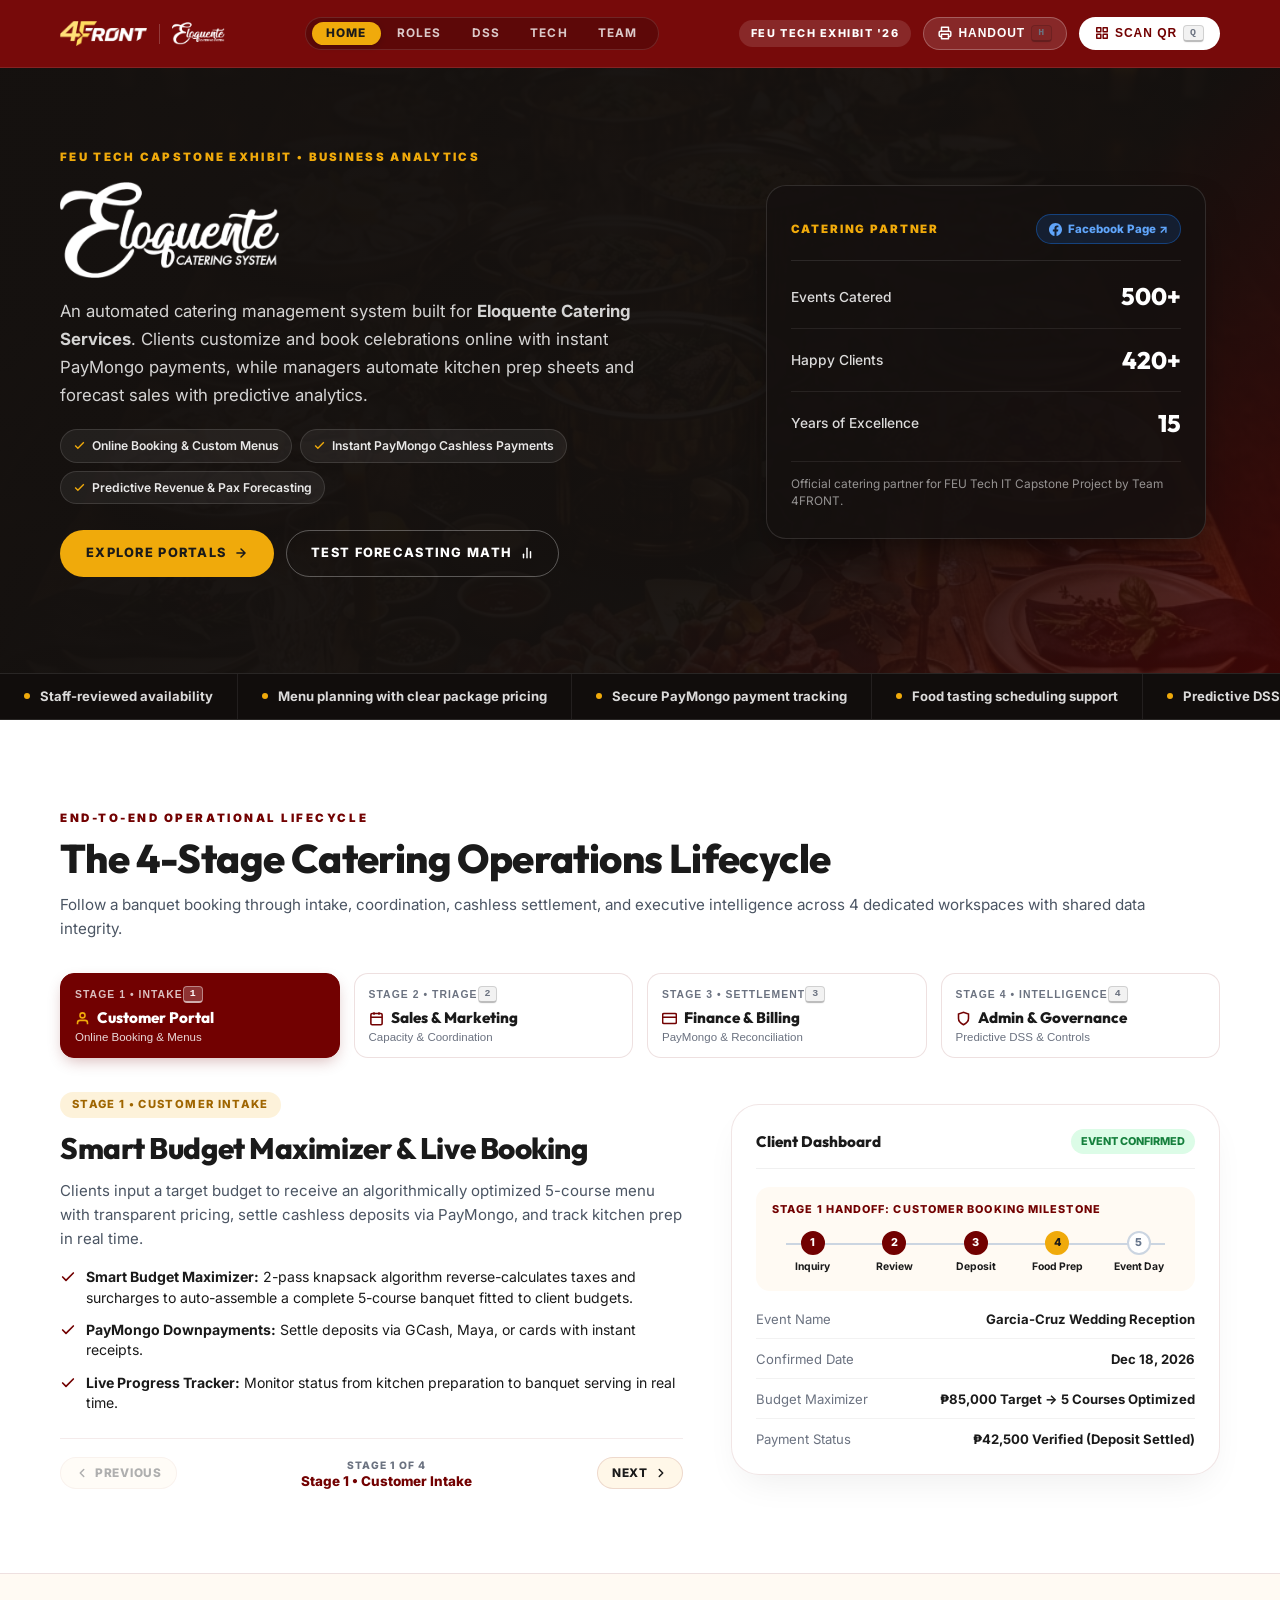
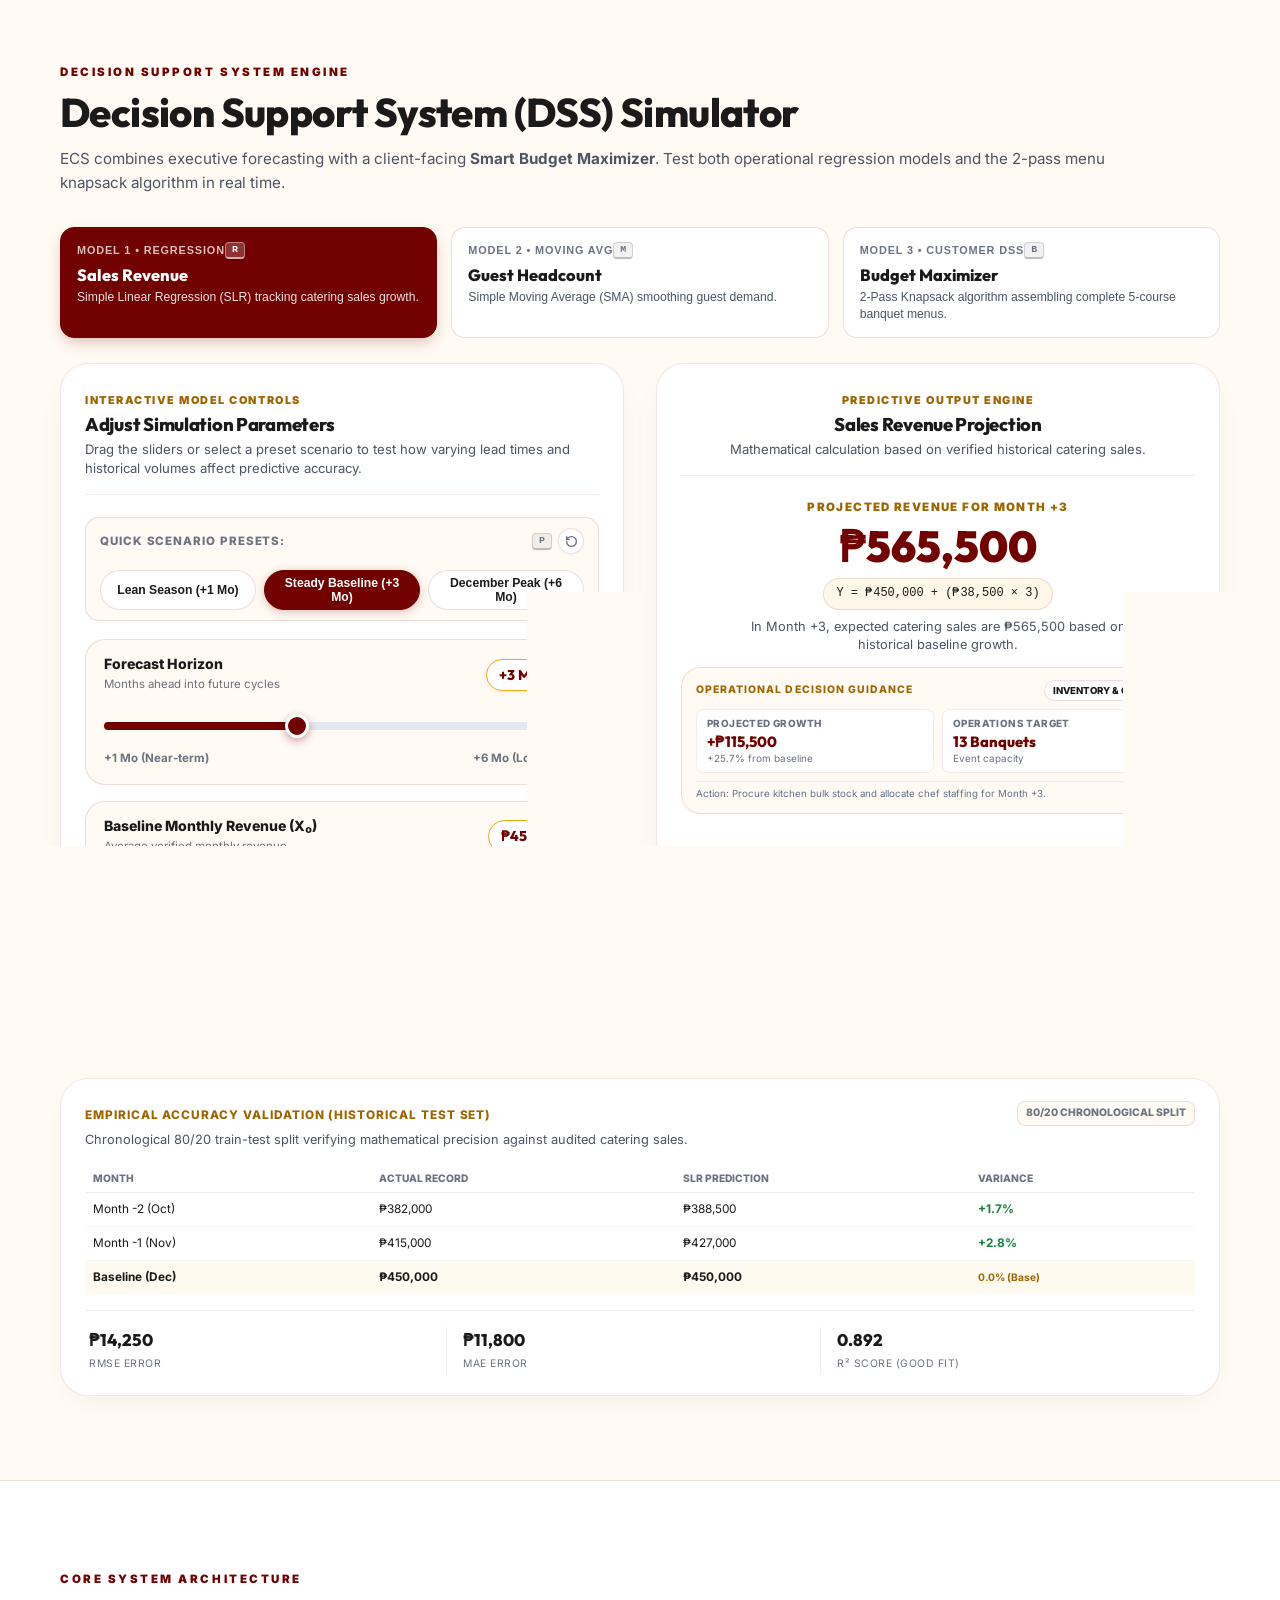
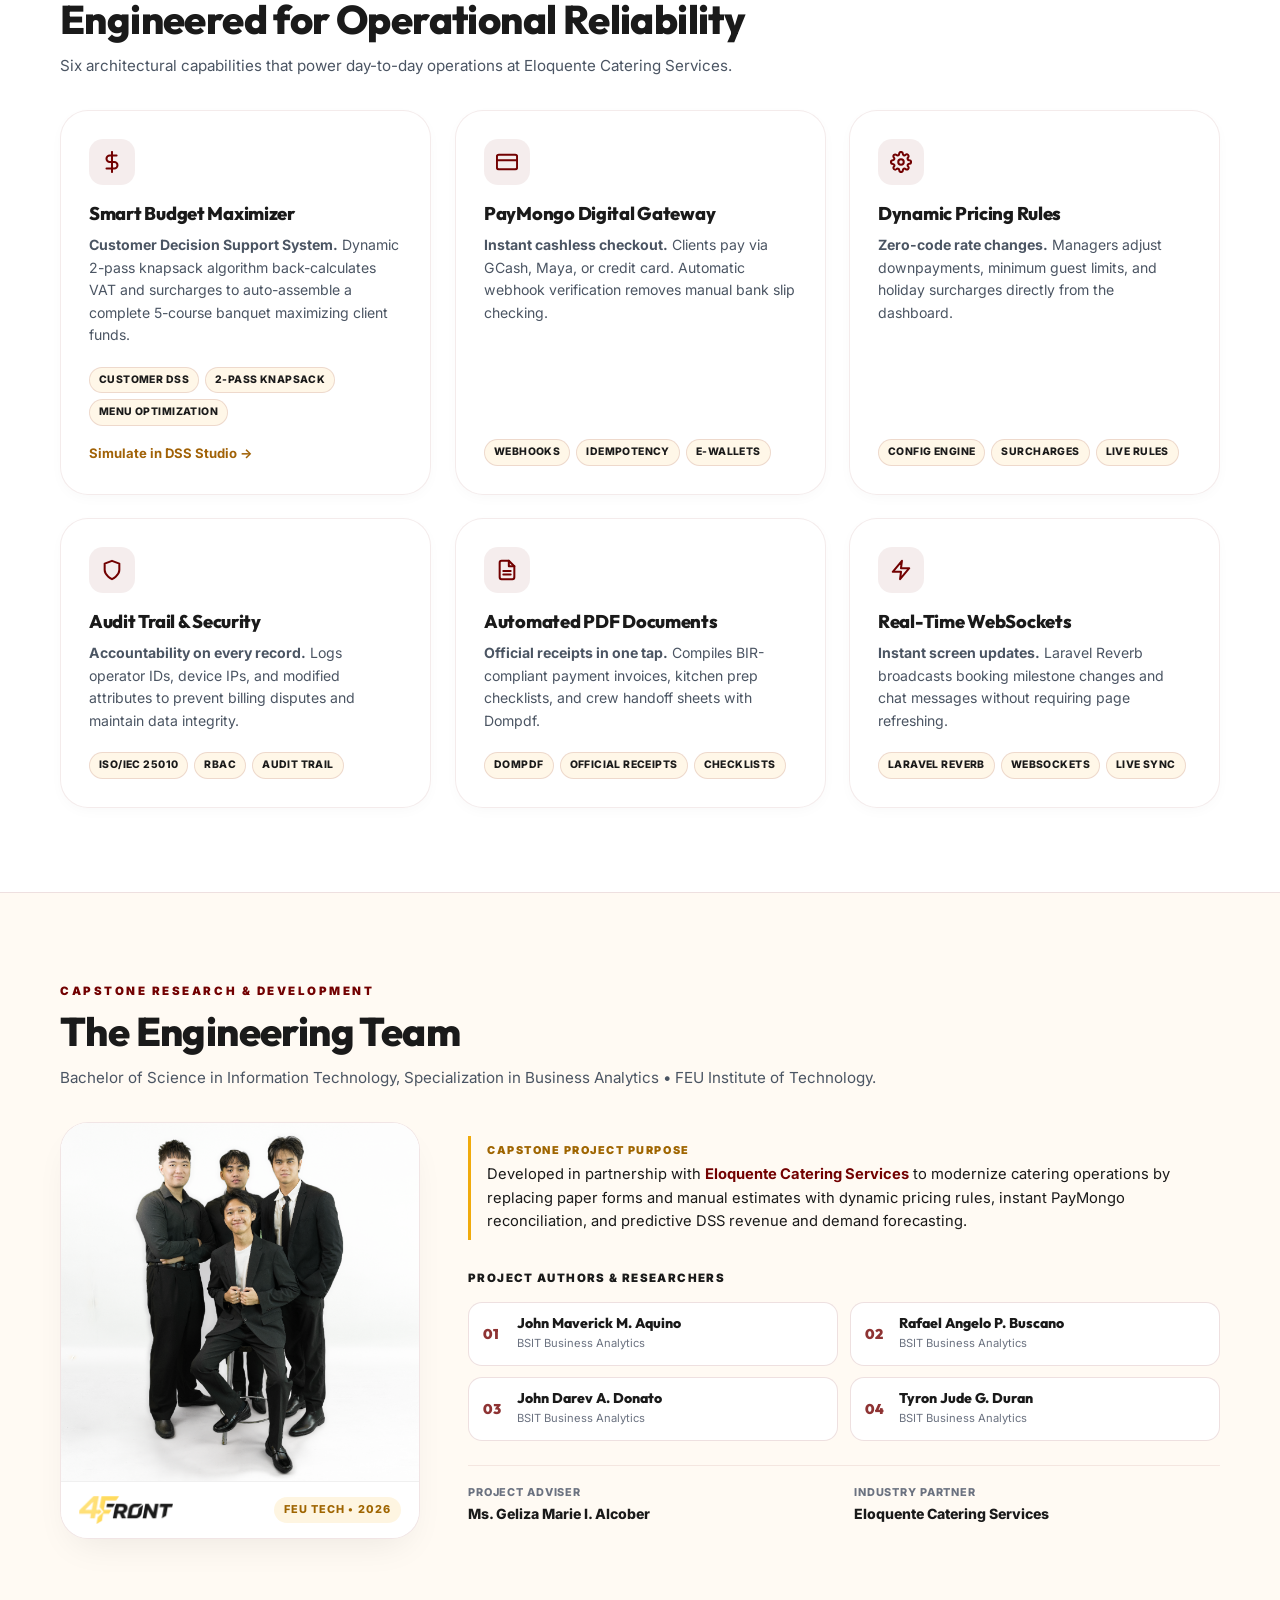
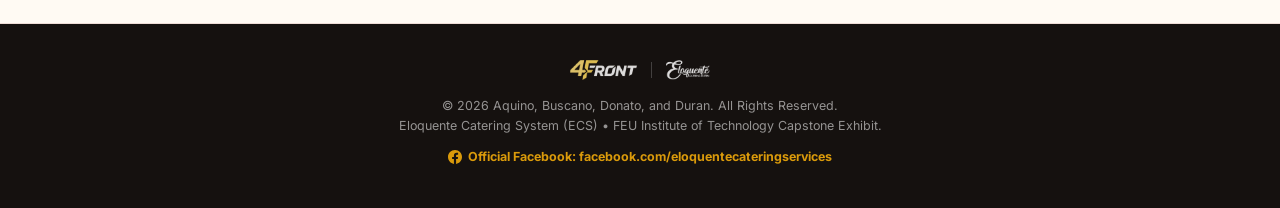
==== commit ae2ad677: "Update ECS Exhibit: 03/11/2026 15:34:32.62" ====
--- a/index.html
+++ b/index.html
@@ -13,10 +13,18 @@
   <link rel="icon" type="image/png" sizes="64x64" href="assets/favicon-64x64.png">
   <link rel="icon" type="image/png" href="assets/favicon.png">
   <link rel="apple-touch-icon" sizes="180x180" href="assets/apple-touch-icon.png">
-  <link rel="manifest" href="manifest.json">
+  <!-- Web App Manifest (Injected dynamically on HTTP/S to prevent CORS block on local file://) -->
+  <script>
+    if (window.location.protocol.startsWith('http')) {
+      const manifestLink = document.createElement('link');
+      manifestLink.rel = 'manifest';
+      manifestLink.href = 'manifest.json';
+      document.head.appendChild(manifestLink);
+    }
+  </script>
 
   <!-- Minimalist Stylesheet based on actual Eloquente Landing Page -->
-  <link rel="stylesheet" href="css/style.css?v=2.6">
+  <link rel="stylesheet" href="css/style.css?v=2.8">
 </head>
 <body>
 
@@ -355,28 +363,46 @@
         <div class="dss-model-selector gadget-reveal-scale" data-stagger role="tablist" aria-label="Decision Support Models">
           <button type="button" class="dss-model-card active" data-model="slr" role="tab" aria-selected="true" id="dss-tab-slr">
             <div class="dss-model-header">
-              <span class="dss-model-tag">Model 1 &bull; Regression</span>
+              <span class="dss-model-tag">
+                <span class="dss-tag-full">Model 1 &bull; Regression</span>
+                <span class="dss-tag-short">Model 1 &bull; SLR</span>
+              </span>
               <kbd class="key-hint" title="Press R on keyboard">R</kbd>
             </div>
-            <div class="dss-model-title">Sales Revenue</div>
+            <div class="dss-model-title">
+              <span class="dss-title-full">Sales Revenue</span>
+              <span class="dss-title-short">Revenue</span>
+            </div>
             <p class="dss-model-desc">Simple Linear Regression (SLR) tracking catering sales growth.</p>
           </button>
 
           <button type="button" class="dss-model-card" data-model="sma" role="tab" aria-selected="false" id="dss-tab-sma">
             <div class="dss-model-header">
-              <span class="dss-model-tag">Model 2 &bull; Moving Avg</span>
+              <span class="dss-model-tag">
+                <span class="dss-tag-full">Model 2 &bull; Moving Avg</span>
+                <span class="dss-tag-short">Model 2 &bull; SMA</span>
+              </span>
               <kbd class="key-hint" title="Press M on keyboard">M</kbd>
             </div>
-            <div class="dss-model-title">Guest Headcount</div>
+            <div class="dss-model-title">
+              <span class="dss-title-full">Guest Headcount</span>
+              <span class="dss-title-short">Headcount</span>
+            </div>
             <p class="dss-model-desc">Simple Moving Average (SMA) smoothing guest demand.</p>
           </button>
 
           <button type="button" class="dss-model-card" data-model="budget" role="tab" aria-selected="false" id="dss-tab-budget">
             <div class="dss-model-header">
-              <span class="dss-model-tag">Model 3 &bull; Customer DSS</span>
+              <span class="dss-model-tag">
+                <span class="dss-tag-full">Model 3 &bull; Customer DSS</span>
+                <span class="dss-tag-short">Model 3 &bull; DSS</span>
+              </span>
               <kbd class="key-hint" title="Press B on keyboard">B</kbd>
             </div>
-            <div class="dss-model-title">Budget Maximizer</div>
+            <div class="dss-model-title">
+              <span class="dss-title-full">Budget Maximizer</span>
+              <span class="dss-title-short">Budget DSS</span>
+            </div>
             <p class="dss-model-desc">2-Pass Knapsack algorithm assembling complete 5-course banquet menus.</p>
           </button>
         </div>
@@ -973,59 +999,61 @@
         <!-- Block 3: Full-Width DSS Mathematical Formulations Table -->
         <div class="doc-section doc-full-section">
           <h2 class="doc-sec-title">4. Decision Support System (DSS) Mathematical Formulations</h2>
-          <table class="doc-dss-table">
-            <thead>
-              <tr>
-                <th style="width: 25%;">Operational Model</th>
-                <th style="width: 37%;">Mathematical Formulation</th>
-                <th style="width: 38%;">Empirical Validation &amp; Impact</th>
-              </tr>
-            </thead>
-            <tbody>
-              <tr>
-                <td>
-                  <strong class="dss-row-title">Model 1: Sales Revenue</strong>
-                  <span class="dss-row-sub">Executive Horizon Forecasting</span>
-                </td>
-                <td>
-                  <div class="dss-formula-line"><code>Y = a + b(X)</code></div>
-                  <span class="dss-formula-desc">Simple Linear Regression (SLR): Monthly trend tracking catering sales growth.</span>
-                </td>
-                <td>
-                  <span class="dss-impact-stat"><strong>R&sup2; = 0.892</strong> &bull; RMSE = &#8369;14,250 &bull; MAE = &#8369;11,800</span>
-                  <span class="dss-impact-note">Validated on 80/20 chronological split. Governs quarterly purchasing.</span>
-                </td>
-              </tr>
-              <tr>
-                <td>
-                  <strong class="dss-row-title">Model 2: Headcount Demand</strong>
-                  <span class="dss-row-sub">Operations Staffing &amp; Kitchen</span>
-                </td>
-                <td>
-                  <div class="dss-formula-line"><code>SMA = (&Sigma; Monthly Guests) / k</code></div>
-                  <span class="dss-formula-desc">Simple Moving Average (SMA): 3-month rolling window with seasonal smoothing.</span>
-                </td>
-                <td>
-                  <span class="dss-impact-stat">Banquet Crew Staffing Ratio: <strong>1 server : 65 guests</strong></span>
-                  <span class="dss-impact-note">Prevents service bottlenecks during high-volume December cycles.</span>
-                </td>
-              </tr>
-              <tr>
-                <td>
-                  <strong class="dss-row-title">Model 3: Budget Maximizer</strong>
-                  <span class="dss-row-sub">Customer Decision Support System</span>
-                </td>
-                <td>
-                  <div class="dss-formula-line"><code>Net = (Target &minus; Surcharges) / 1.22</code></div>
-                  <span class="dss-formula-desc">2-Pass Knapsack Solver: Back-calculates 12% VAT + 10% Service Fee from budget.</span>
-                </td>
-                <td>
-                  <span class="dss-impact-stat">100% Course Feasibility Guarantee &bull; <strong>&#8369;0 Overrun Risk</strong></span>
-                  <span class="dss-impact-note">Assembles optimal 5-course banquet with dynamic buffer management.</span>
-                </td>
-              </tr>
-            </tbody>
-          </table>
+          <div class="doc-table-scroll">
+            <table class="doc-dss-table">
+              <thead>
+                <tr>
+                  <th style="width: 25%;">Operational Model</th>
+                  <th style="width: 37%;">Mathematical Formulation</th>
+                  <th style="width: 38%;">Empirical Validation &amp; Impact</th>
+                </tr>
+              </thead>
+              <tbody>
+                <tr>
+                  <td>
+                    <strong class="dss-row-title">Model 1: Sales Revenue</strong>
+                    <span class="dss-row-sub">Executive Horizon Forecasting</span>
+                  </td>
+                  <td>
+                    <div class="dss-formula-line"><code>Y = a + b(X)</code></div>
+                    <span class="dss-formula-desc">Simple Linear Regression (SLR): Monthly trend tracking catering sales growth.</span>
+                  </td>
+                  <td>
+                    <span class="dss-impact-stat"><strong>R&sup2; = 0.892</strong> &bull; RMSE = &#8369;14,250 &bull; MAE = &#8369;11,800</span>
+                    <span class="dss-impact-note">Validated on 80/20 chronological split. Governs quarterly purchasing.</span>
+                  </td>
+                </tr>
+                <tr>
+                  <td>
+                    <strong class="dss-row-title">Model 2: Headcount Demand</strong>
+                    <span class="dss-row-sub">Operations Staffing &amp; Kitchen</span>
+                  </td>
+                  <td>
+                    <div class="dss-formula-line"><code>SMA = (&Sigma; Monthly Guests) / k</code></div>
+                    <span class="dss-formula-desc">Simple Moving Average (SMA): 3-month rolling window with seasonal smoothing.</span>
+                  </td>
+                  <td>
+                    <span class="dss-impact-stat">Banquet Crew Staffing Ratio: <strong>1 server : 65 guests</strong></span>
+                    <span class="dss-impact-note">Prevents service bottlenecks during high-volume December cycles.</span>
+                  </td>
+                </tr>
+                <tr>
+                  <td>
+                    <strong class="dss-row-title">Model 3: Budget Maximizer</strong>
+                    <span class="dss-row-sub">Customer Decision Support System</span>
+                  </td>
+                  <td>
+                    <div class="dss-formula-line"><code>Net = (Target &minus; Surcharges) / 1.22</code></div>
+                    <span class="dss-formula-desc">2-Pass Knapsack Solver: Back-calculates 12% VAT + 10% Service Fee from budget.</span>
+                  </td>
+                  <td>
+                    <span class="dss-impact-stat">100% Course Feasibility Guarantee &bull; <strong>&#8369;0 Overrun Risk</strong></span>
+                    <span class="dss-impact-note">Assembles optimal 5-course banquet with dynamic buffer management.</span>
+                  </td>
+                </tr>
+              </tbody>
+            </table>
+          </div>
         </div>
 
         <!-- Document Footer Bar -->
@@ -1082,6 +1110,6 @@
     </div>
   </div>
 
-  <script src="js/app.js?v=2.6"></script>
+  <script src="js/app.js?v=2.8"></script>
 </body>
 </html>
--- a/css/style.css
+++ b/css/style.css
@@ -67,6 +67,7 @@
   background-color: var(--bg-white);
   color: var(--text-dark);
   font-family: var(--font-sans);
+  overflow-x: hidden;
 }
 
 body {
@@ -77,6 +78,7 @@
   -webkit-font-smoothing: antialiased;
   padding-bottom: calc(var(--dock-height) + env(safe-area-inset-bottom, 16px));
   margin: 0;
+  overflow-x: hidden;
 }
 
 /* Clean Minimal Scrollbar */
@@ -1064,10 +1066,20 @@
 /* ==========================================================================
    Decision Support System (DSS) Simulator (Open Studio Layout)
    ========================================================================== */
+/* Responsive text toggles for DSS Model Selector */
+.dss-tag-short,
+.dss-title-short {
+  display: none;
+}
+.dss-tag-full,
+.dss-title-full {
+  display: inline;
+}
+
 /* DSS 3-Model Scannable Selector (Full-Width Responsive 3-Col Grid) */
 .dss-model-selector {
   display: grid;
-  grid-template-columns: repeat(3, 1fr);
+  grid-template-columns: repeat(3, minmax(0, 1fr));
   gap: 12px;
   margin-bottom: 24px;
   width: 100%;
@@ -1080,18 +1092,37 @@
 }
 
 @media (max-width: 599px) {
+  .dss-tag-full,
+  .dss-title-full {
+    display: none;
+  }
+  .dss-tag-short,
+  .dss-title-short {
+    display: inline;
+  }
+
   .dss-model-selector {
+    grid-template-columns: repeat(3, minmax(0, 1fr)) !important;
     gap: 6px;
     margin-bottom: 12px;
   }
 
   .dss-model-card {
-    padding: 8px 6px;
+    min-width: 0 !important;
+    padding: 8px 4px !important;
+    text-align: center;
+    border-radius: 8px;
+  }
+
+  .dss-model-header {
+    justify-content: center;
+    margin-bottom: 2px;
   }
 
   .dss-model-title {
-    font-size: 0.76rem;
-    margin-bottom: 1px;
+    font-size: 0.76rem !important;
+    font-weight: 800;
+    margin-bottom: 0;
     white-space: nowrap;
     overflow: hidden;
     text-overflow: ellipsis;
@@ -1102,11 +1133,16 @@
   }
 
   .dss-model-tag {
-    font-size: 0.58rem;
+    font-size: 0.58rem !important;
+    letter-spacing: 0.04em !important;
+    white-space: nowrap;
+    overflow: hidden;
+    text-overflow: ellipsis;
   }
 }
 
 .dss-model-card {
+  min-width: 0;
   background: var(--bg-white);
   border: 1.5px solid var(--border-brand);
   border-radius: var(--radius-md);
@@ -3071,6 +3107,62 @@
   line-height: 1.42;
 }
 
+@media (max-width: 680px) {
+  .modal-overlay {
+    padding: 8px;
+  }
+
+  .modal-content-handout {
+    width: 100%;
+    max-width: 100%;
+    padding: 12px 8px;
+    max-height: 96vh;
+    border-radius: 8px;
+  }
+
+  .evaluator-handout-doc {
+    padding: 14px 10px;
+    border-radius: 6px;
+  }
+}
+
+@media (max-width: 540px) {
+  .modal-top-handout {
+    flex-direction: column;
+    align-items: flex-start;
+    gap: 8px;
+  }
+
+  .modal-handout-actions {
+    width: 100%;
+    justify-content: space-between;
+  }
+
+  .doc-header-top {
+    flex-direction: column;
+    align-items: flex-start;
+    gap: 4px;
+  }
+
+  .doc-badge-pill {
+    align-self: flex-start;
+  }
+
+  .doc-main-title {
+    font-size: 1.05rem;
+  }
+
+  .header-actions {
+    gap: 6px;
+  }
+
+  .btn-header-share,
+  .btn-header-print {
+    padding: 6px 10px;
+    font-size: 0.70rem;
+  }
+}
+
 .doc-header {
   border-bottom: 2.5px solid #720101;
   padding-bottom: 8px;
@@ -3248,6 +3340,17 @@
   }
 }
 
+@media (max-width: 500px) {
+  .doc-stages-grid {
+    grid-template-columns: 1fr;
+    gap: 6px;
+  }
+
+  .doc-stage-name {
+    white-space: normal;
+  }
+}
+
 .doc-stage-card {
   background: #ffffff;
   border: 1px solid #cbd5e1;
@@ -3286,12 +3389,19 @@
   text-align: left;
 }
 
-/* Full Width DSS Formulations Table */
+/* Full Width DSS Formulations Table & Scroll Container */
+.doc-table-scroll {
+  width: 100%;
+  overflow-x: auto;
+  -webkit-overflow-scrolling: touch;
+  margin-top: 5px;
+}
+
 .doc-dss-table {
   width: 100%;
+  min-width: 540px;
   border-collapse: collapse;
   font-size: 0.68rem;
-  margin-top: 5px;
 }
 
 .doc-dss-table th {
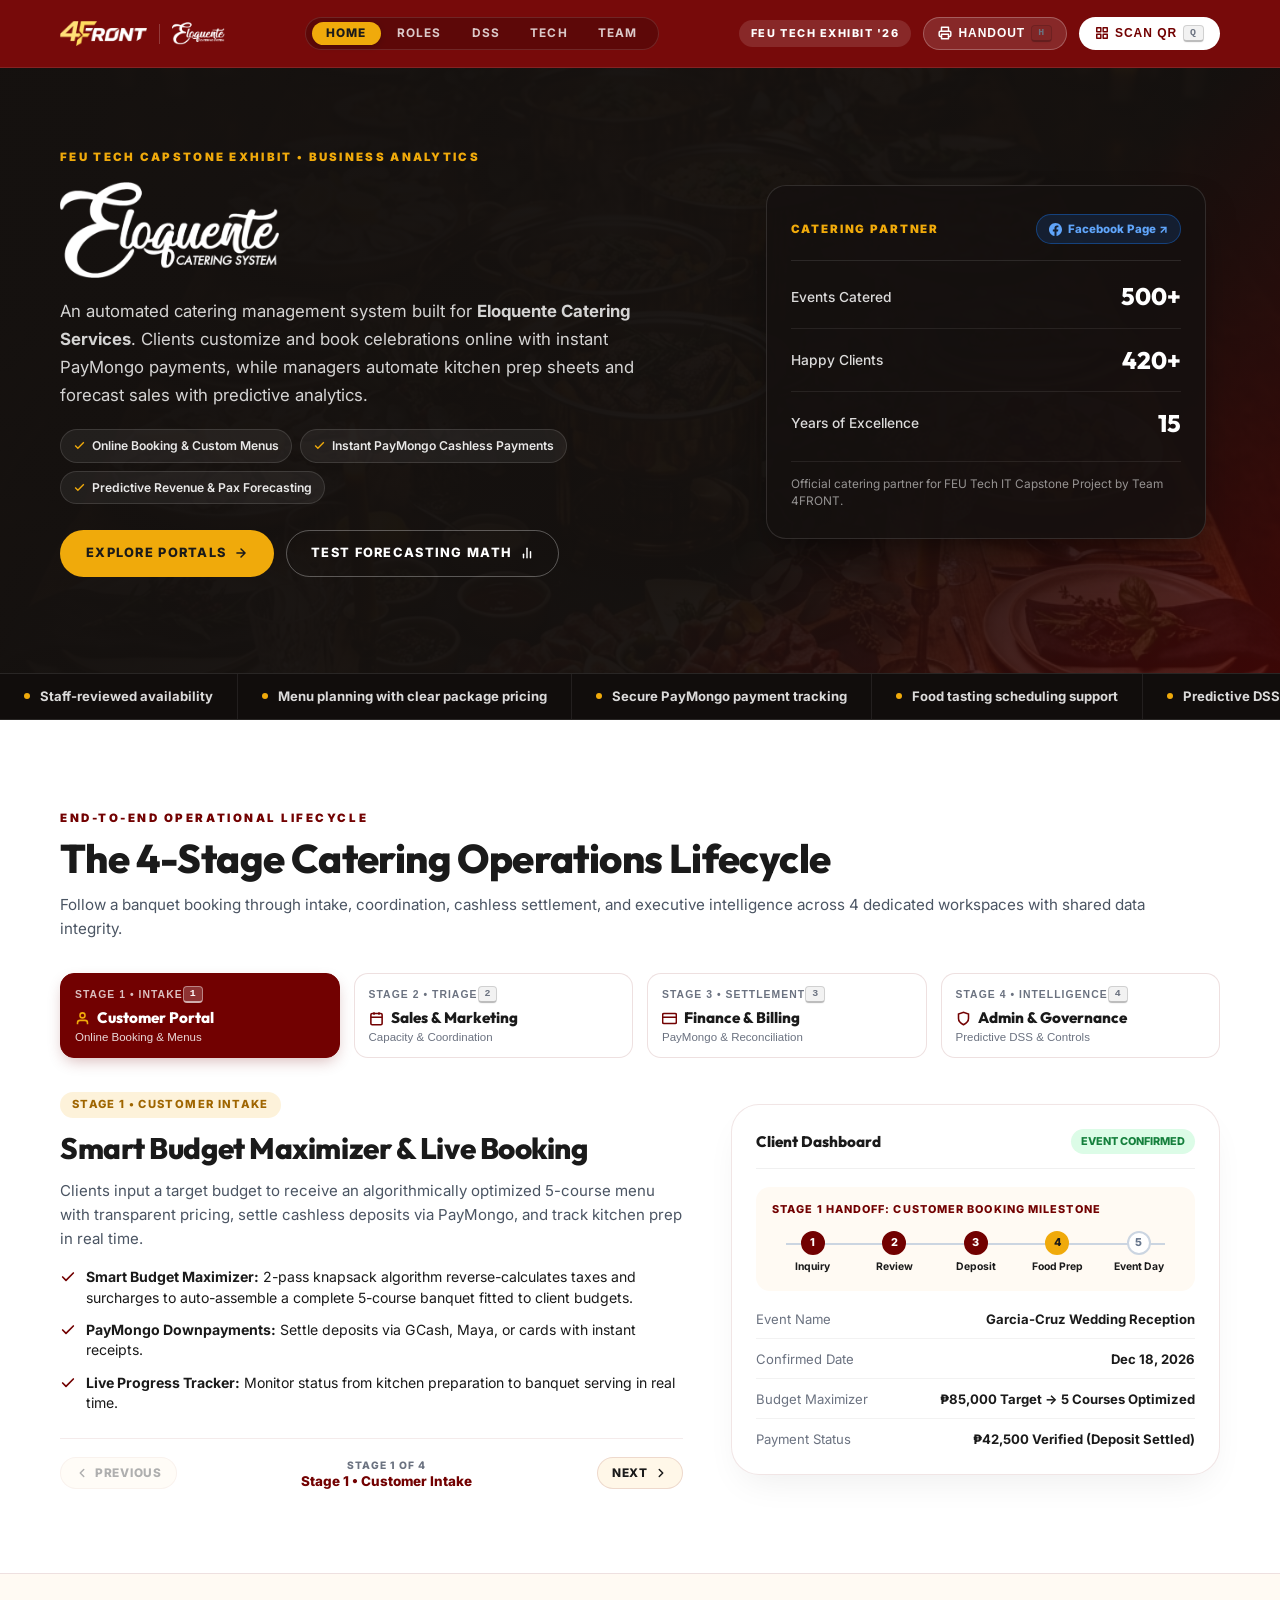
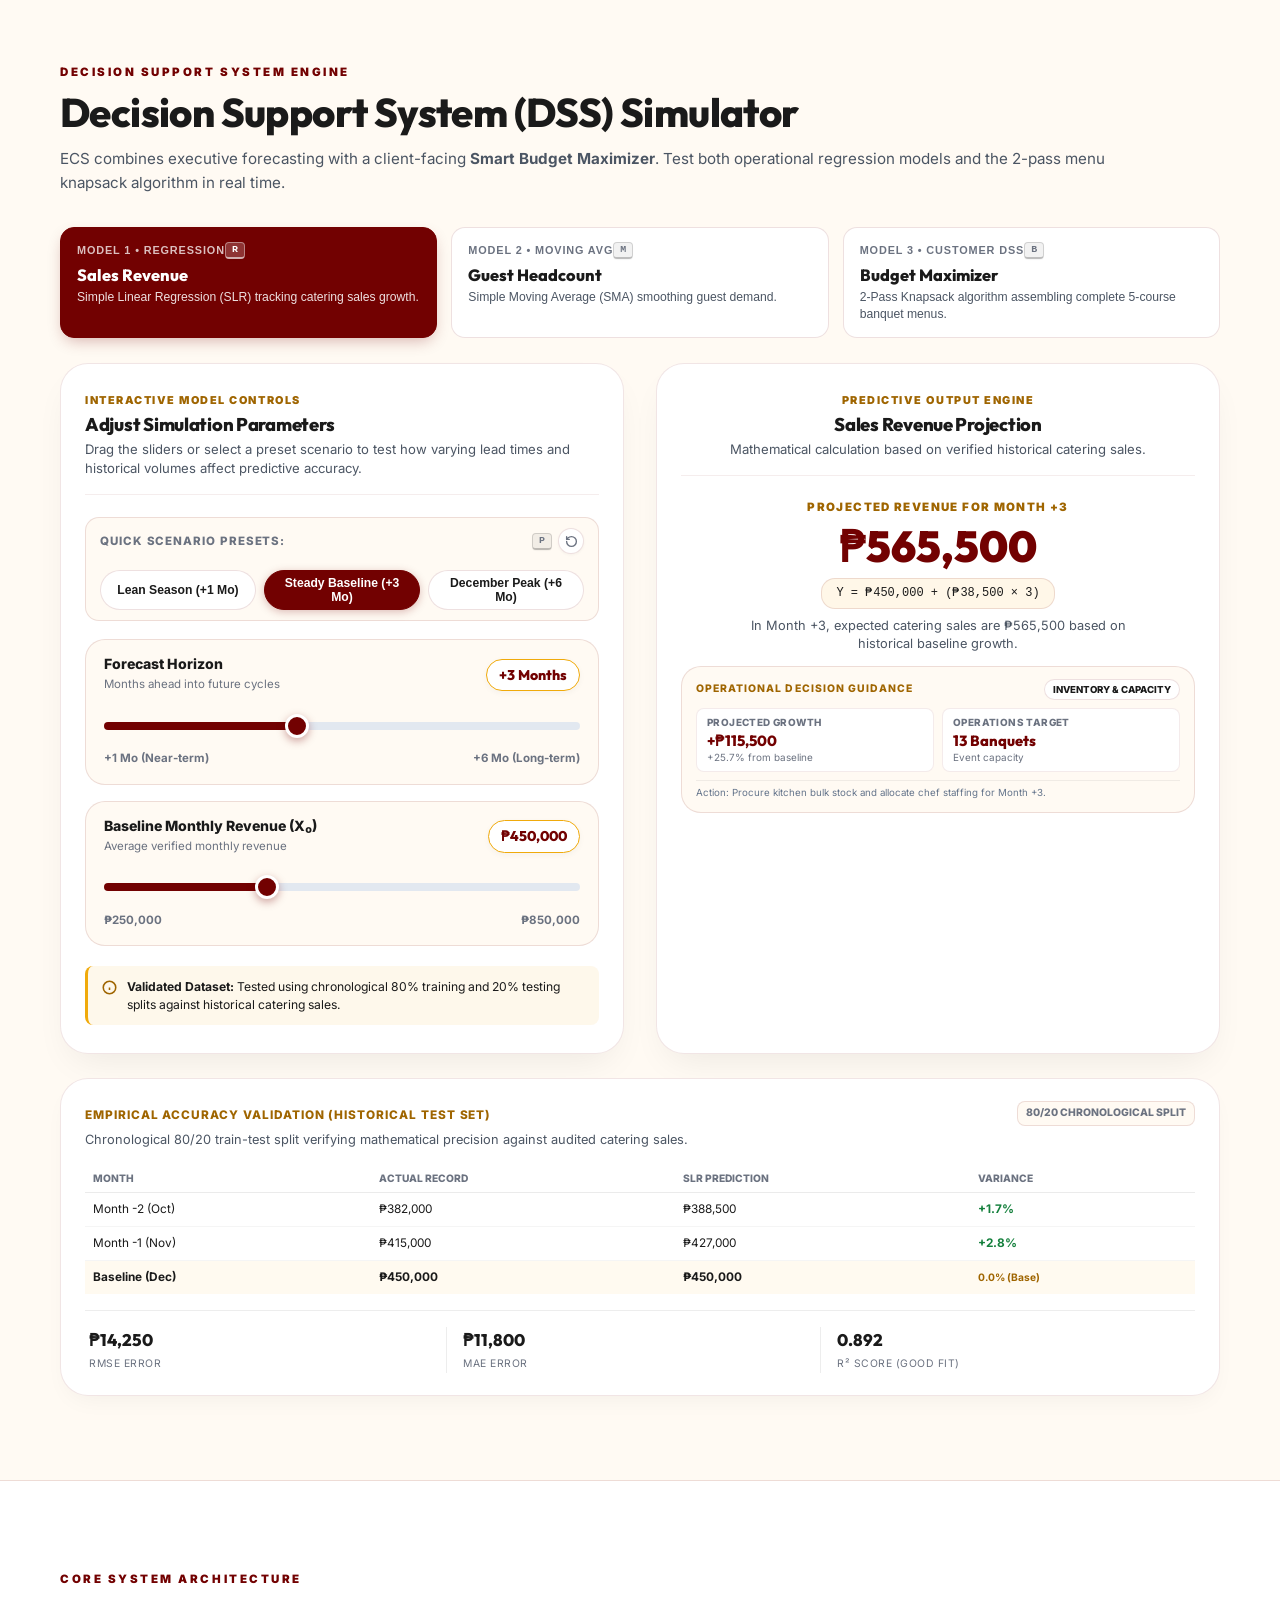
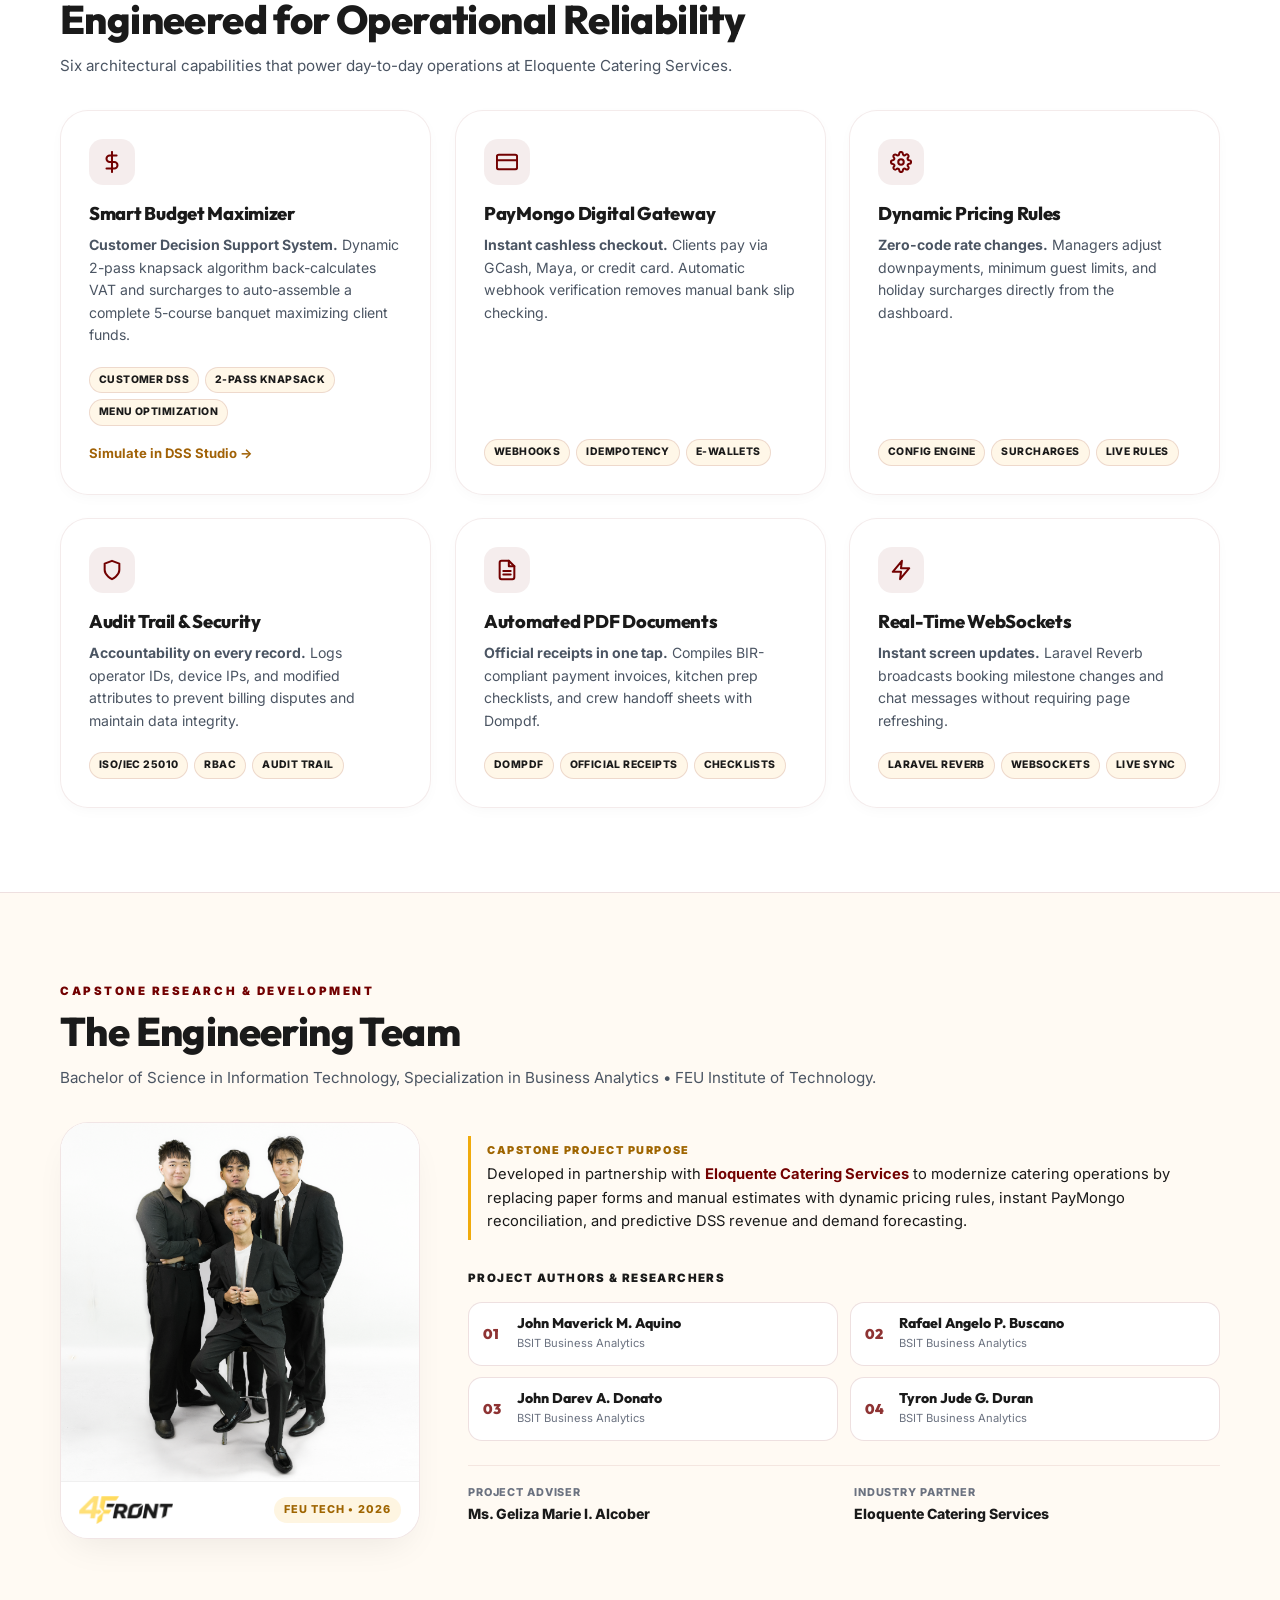
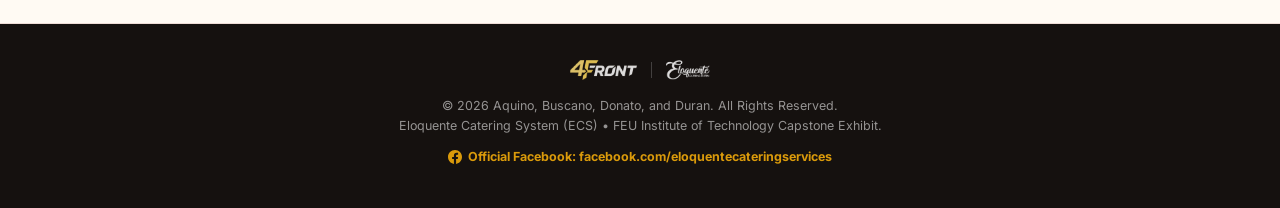
==== commit d4498023: "Update ECS Exhibit: 03/11/2026 19:05:06.54" ====
--- a/index.html
+++ b/index.html
@@ -24,7 +24,7 @@
   </script>
 
   <!-- Minimalist Stylesheet based on actual Eloquente Landing Page -->
-  <link rel="stylesheet" href="css/style.css?v=2.8">
+  <link rel="stylesheet" href="css/style.css?v=3.6">
 </head>
 <body>
 
@@ -1110,6 +1110,6 @@
     </div>
   </div>
 
-  <script src="js/app.js?v=2.8"></script>
+  <script src="js/app.js?v=3.6"></script>
 </body>
 </html>
--- a/css/style.css
+++ b/css/style.css
@@ -1536,11 +1536,46 @@
   font-size: 0.75rem;
   background: var(--bg-ivory-warm);
   border: 1px solid var(--border-brand);
-  padding: 5px 12px;
-  border-radius: var(--radius-full);
-  display: inline-block;
+  padding: 6px 14px;
+  border-radius: var(--radius-md);
+  display: inline-flex;
+  flex-direction: column;
+  align-items: center;
+  justify-content: center;
+  gap: 3px;
   color: var(--text-dark);
   margin-bottom: 8px;
+  line-height: 1.35;
+  text-align: center;
+  max-width: 100%;
+}
+
+.dss-formula-badge .dss-calc-line {
+  display: block;
+}
+
+.dss-peak-tag {
+  display: inline-block;
+  color: #92400e;
+  background: #fef08a;
+  border: 1px solid #fde047;
+  padding: 2px 8px;
+  border-radius: 4px;
+  font-weight: 800;
+  font-size: 0.62rem;
+  letter-spacing: 0.04em;
+  white-space: nowrap;
+}
+
+.dss-peak-tag-inline {
+  background: #fef3c7;
+  color: #92400e;
+  border: 1px solid #fde68a;
+  padding: 1px 6px;
+  border-radius: 4px;
+  font-weight: 800;
+  font-size: 0.60rem;
+  white-space: nowrap;
 }
 
 .dss-meaning-text {
@@ -1597,7 +1632,7 @@
 
 .dss-course-chip {
   display: grid;
-  grid-template-columns: 95px 1fr auto;
+  grid-template-columns: 62px 1fr auto;
   align-items: center;
   gap: 8px;
   background: #ffffff;
@@ -1615,8 +1650,9 @@
 }
 
 .dss-course-chip .course-cat {
-  font-size: 0.64rem;
-  font-weight: 800;
+  font-size: 0.62rem;
+  font-weight: 800;
+  letter-spacing: 0.04em;
   text-transform: uppercase;
   color: var(--text-muted);
   white-space: nowrap;
@@ -1635,6 +1671,7 @@
   font-weight: 800;
   color: var(--ecs-red);
   white-space: nowrap;
+  text-align: right;
 }
 
 /* Constraint Shortfall Alert */
@@ -1837,8 +1874,22 @@
 
   .dss-formula-badge {
     font-size: 0.68rem;
-    padding: 2px 8px;
+    padding: 4px 10px;
     margin-bottom: 6px;
+    border-radius: var(--radius-md);
+    line-height: 1.35;
+    text-align: center;
+    display: inline-flex;
+    flex-direction: column;
+    align-items: center;
+    justify-content: center;
+    gap: 3px;
+    max-width: 100%;
+  }
+
+  .dss-peak-tag {
+    font-size: 0.58rem;
+    padding: 1px 6px;
   }
 
   .dss-menu-display {
@@ -1867,12 +1918,14 @@
   .dss-course-chip {
     padding: 3px 6px;
     font-size: 0.68rem;
-    grid-template-columns: 78px 1fr auto;
-    gap: 4px;
+    grid-template-columns: 50px 1fr auto;
+    gap: 6px;
   }
 
   .dss-course-chip .course-cat {
     font-size: 0.58rem;
+    font-weight: 800;
+    letter-spacing: 0.03em;
   }
 
   .dss-course-chip .course-name {
@@ -1881,6 +1934,7 @@
 
   .dss-course-chip .course-cost {
     font-size: 0.64rem;
+    text-align: right;
   }
 
   .dss-budget-warning {
